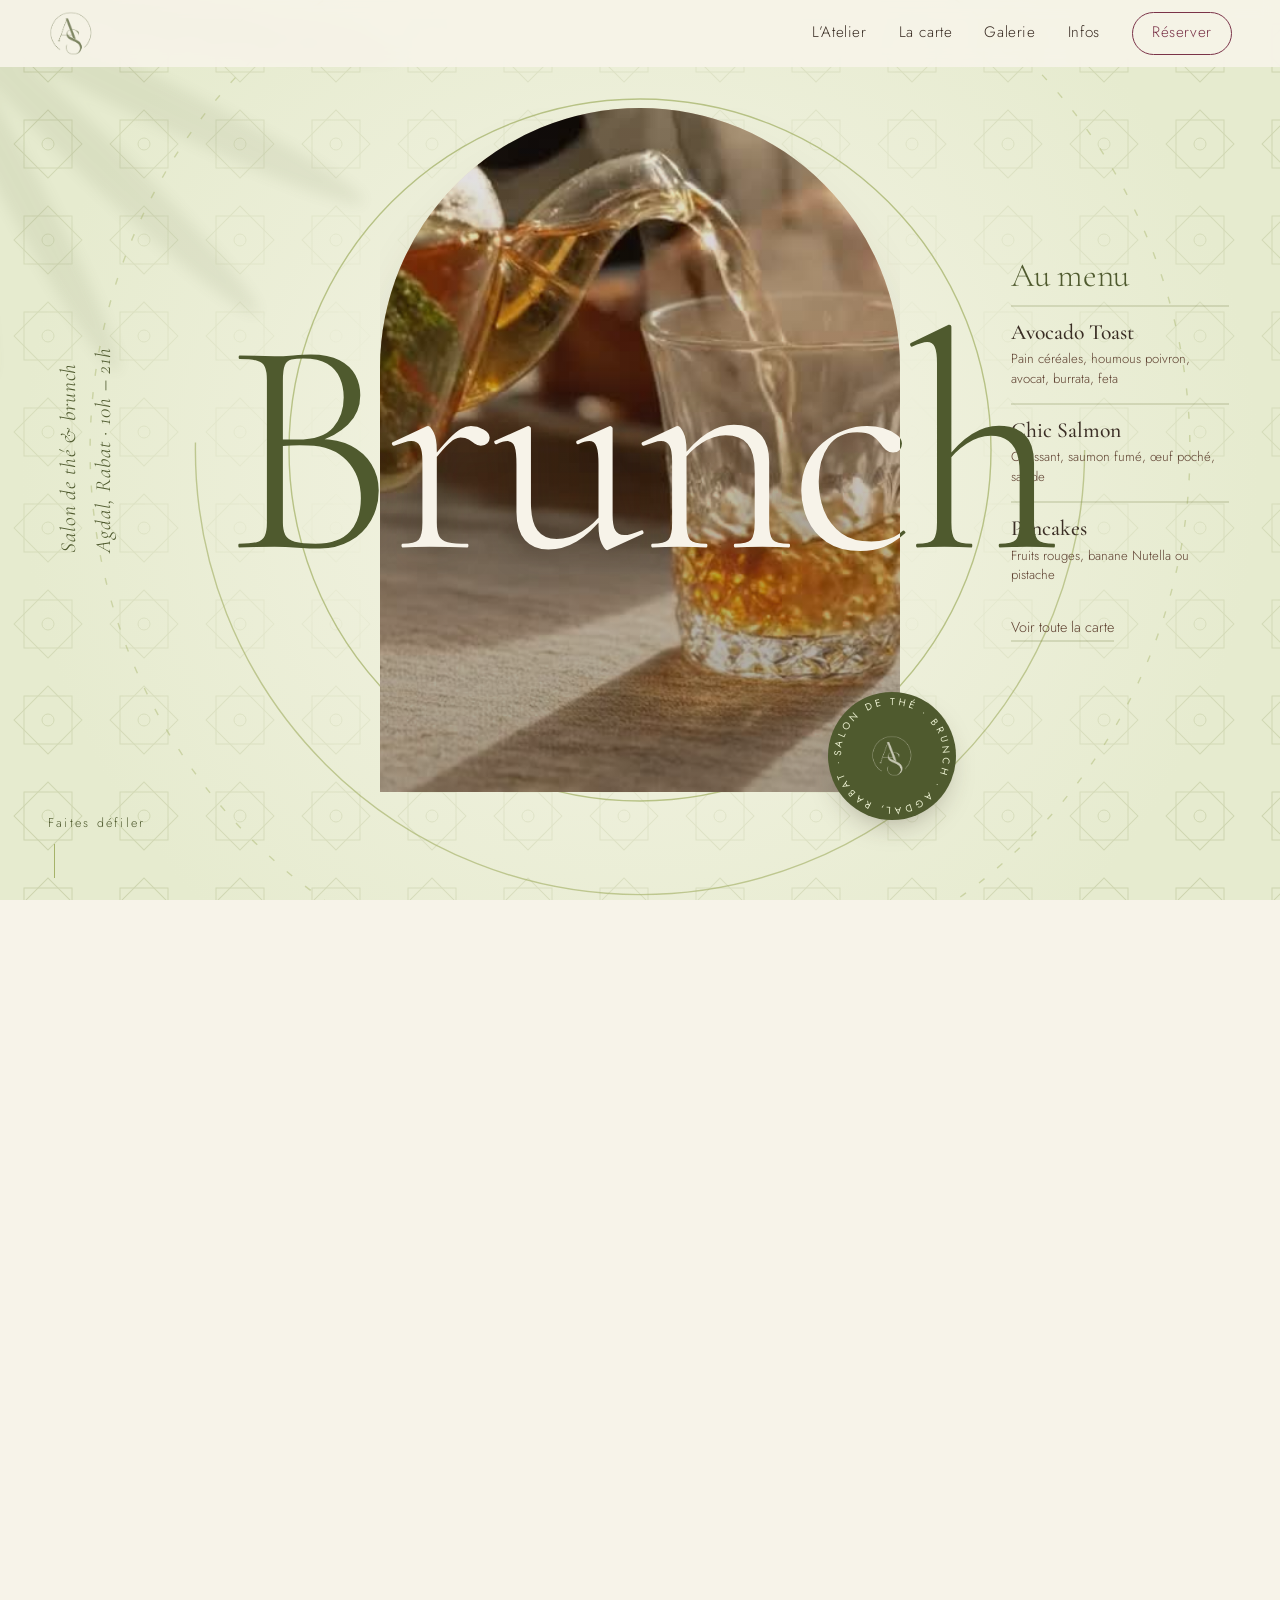
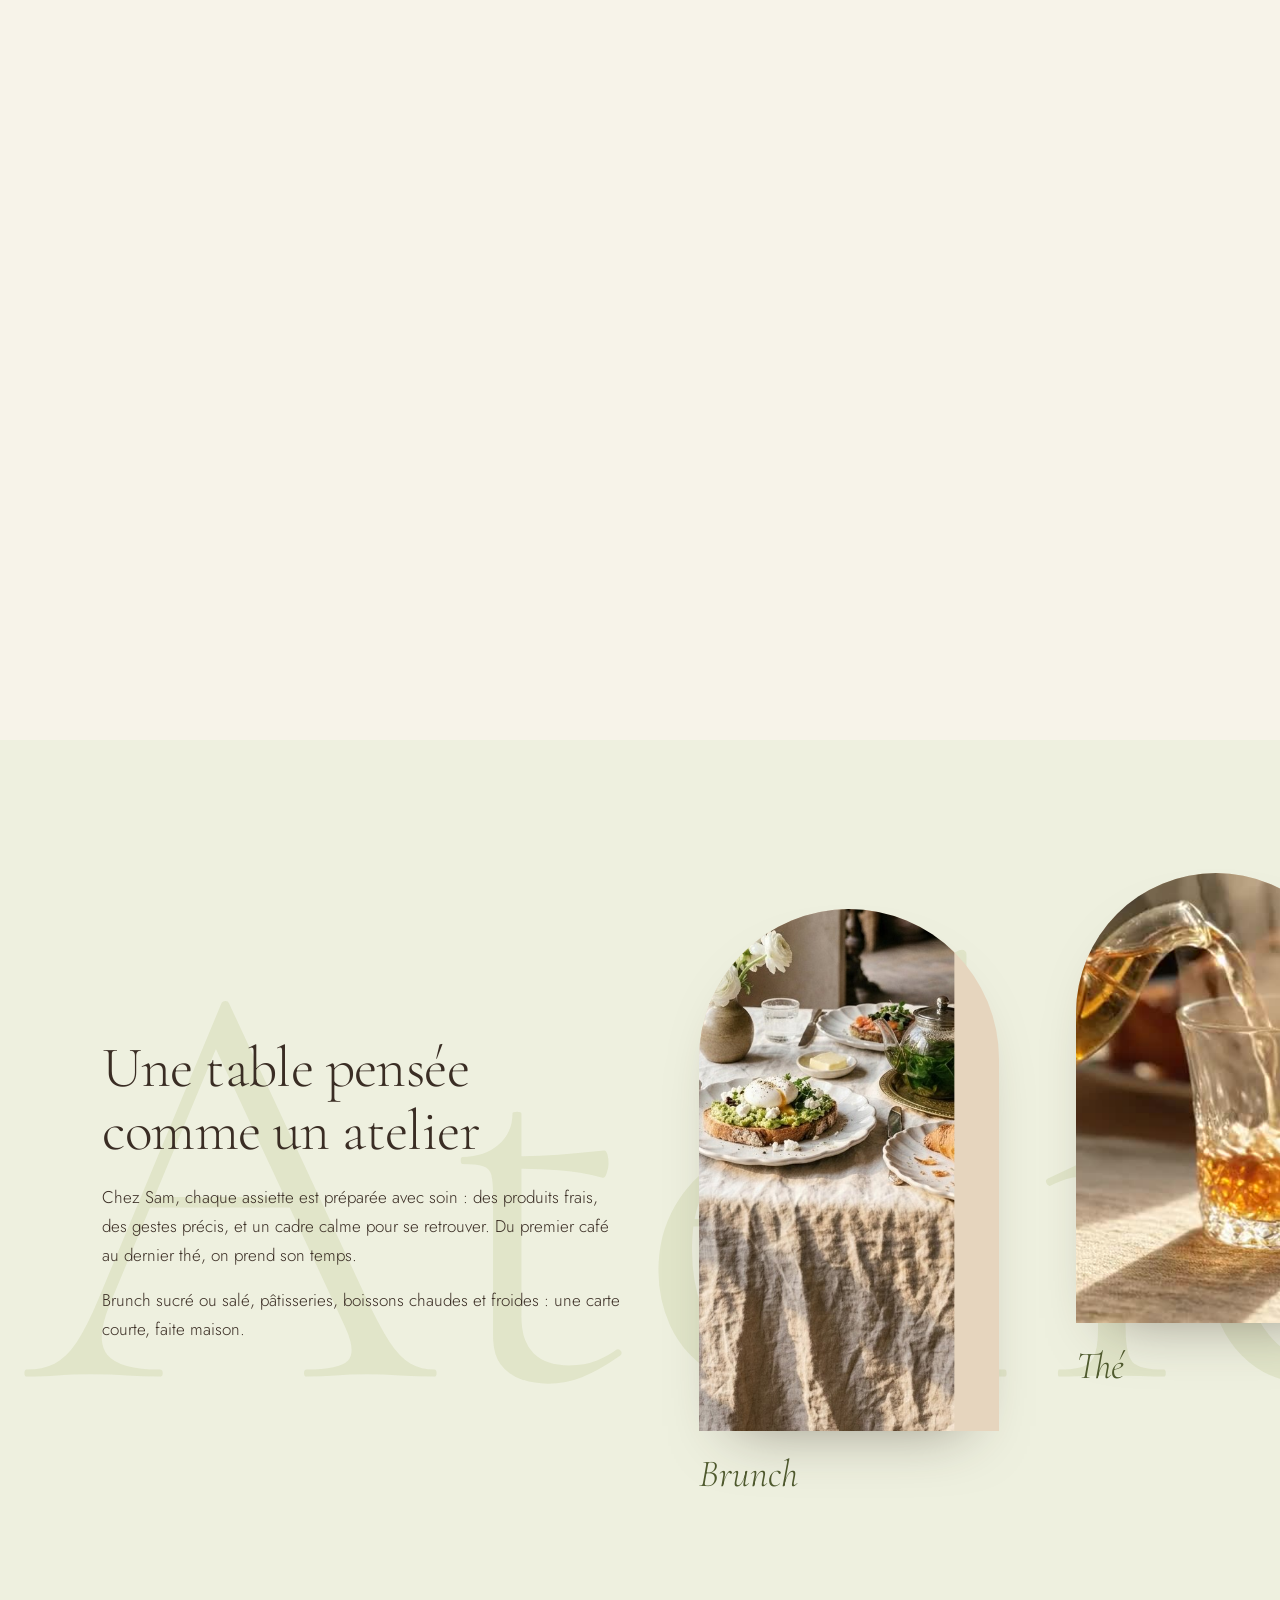
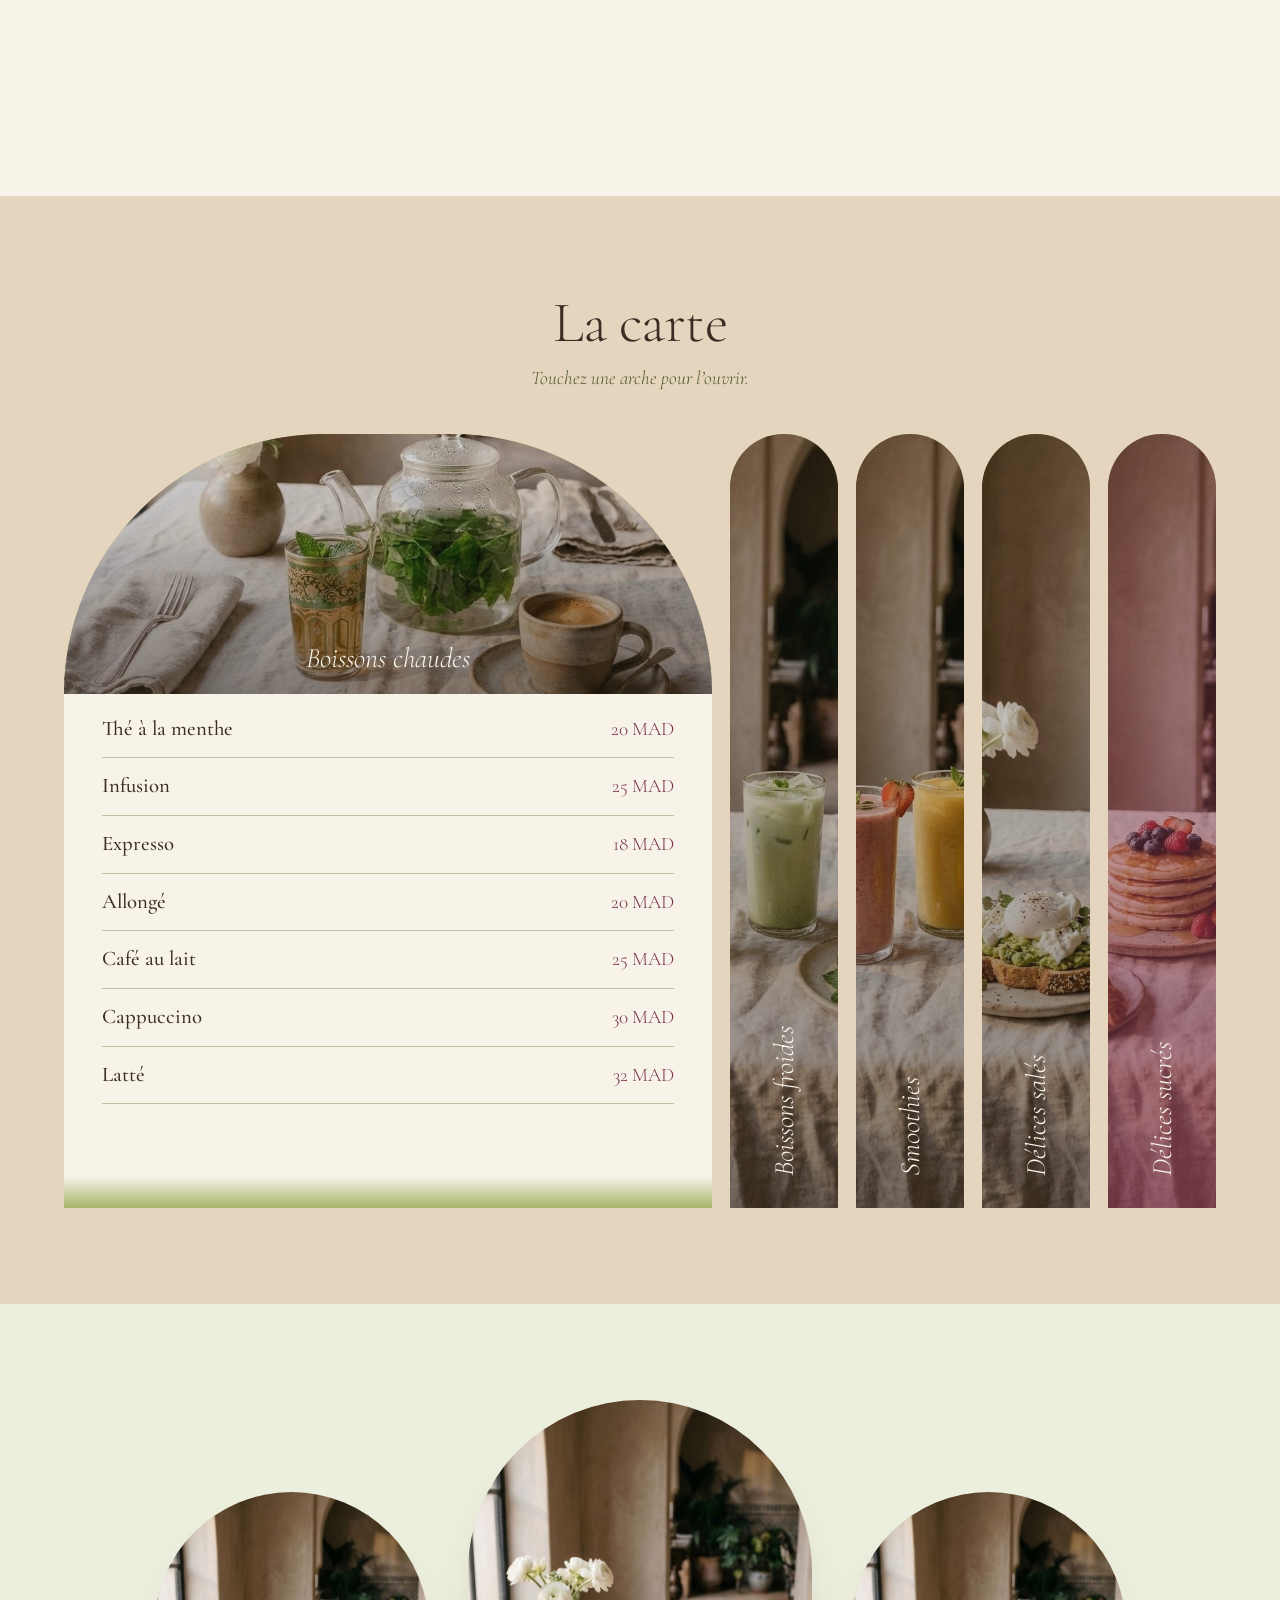
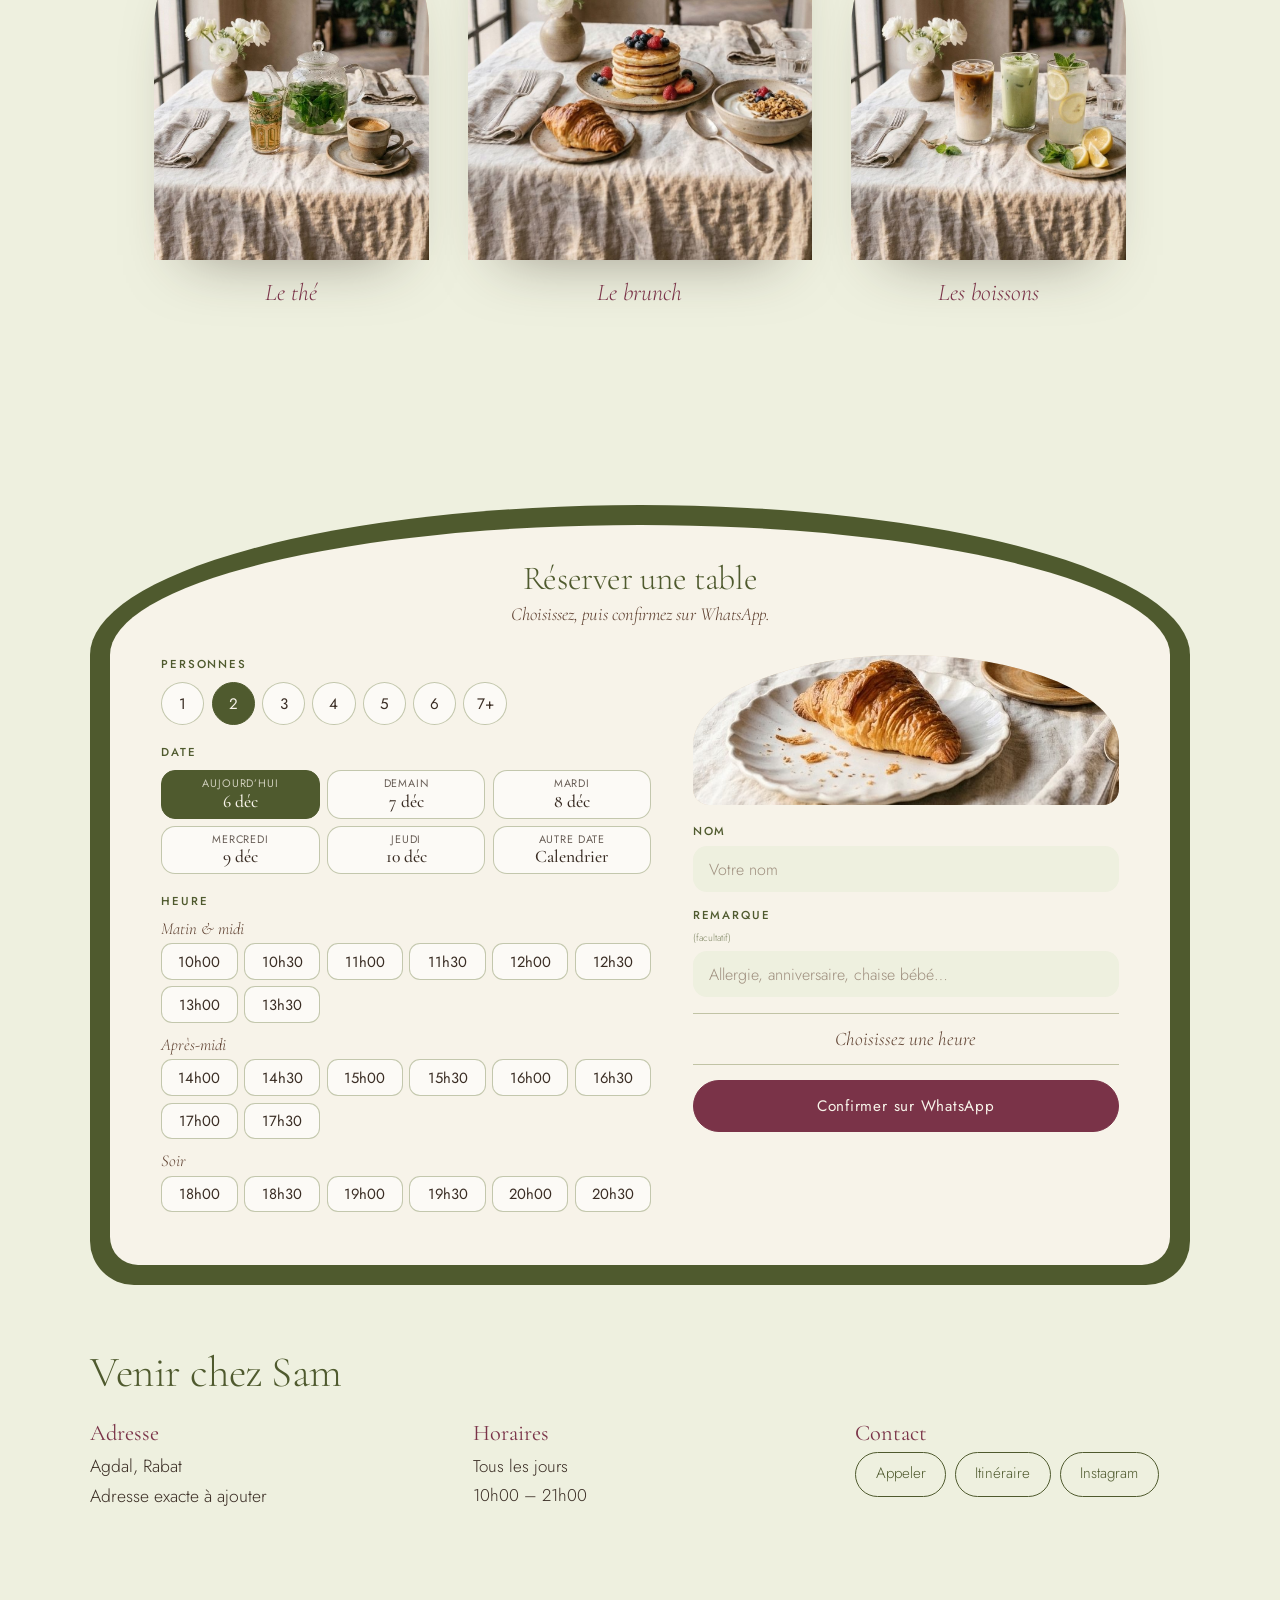
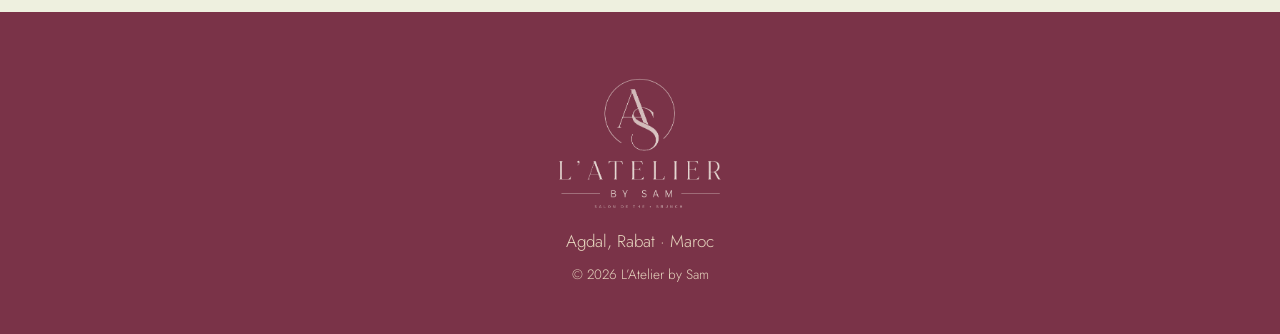
==== index.html @ dd5766e3 "Add files via upload" ====
<!DOCTYPE html>
<html lang="fr">
<head>
<meta charset="utf-8">
<meta name="viewport" content="width=device-width, initial-scale=1, viewport-fit=cover">
<meta name="theme-color" content="#F7F3E9">
<title>L’Atelier by Sam — Salon de thé & brunch, Agdal Rabat</title>
<meta name="description" content="L’Atelier by Sam, salon de thé et brunch à Agdal, Rabat. Une table élégante pour prendre son temps.">
<link rel="icon" href="assets/monogram.png">
<link rel="preconnect" href="https://fonts.googleapis.com">
<link rel="preconnect" href="https://fonts.gstatic.com" crossorigin>
<link href="https://fonts.googleapis.com/css2?family=Cormorant+Garamond:ital,wght@0,300;0,400;0,500;1,300;1,400&family=Jost:wght@300;400;500&display=swap" rel="stylesheet">
<link rel="stylesheet" href="css/style.css">
</head>
<body>

<header class="top" id="top">
  <a class="brand" href="#accueil" aria-label="L’Atelier by Sam — accueil">
    <img src="assets/monogram.png" alt="" width="52" height="50">
  </a>
  <button class="burger" aria-expanded="false" aria-controls="nav" aria-label="Menu"><span></span><span></span></button>
  <nav id="nav" class="nav">
    <a href="#atelier">L’Atelier</a>
    <a href="#carte">La carte</a>
    <a href="#galerie">Galerie</a>
    <a href="#infos">Infos</a>
    <a href="#reserver" class="nav-cta">Réserver</a>
  </nav>
</header>

<main>

<section class="reveal" id="accueil">
  <h1 class="sr">L’Atelier by Sam — salon de thé et brunch à Agdal, Rabat</h1>
  <div class="stick">
    <div class="deco" aria-hidden="false">
      <div class="pattern" aria-hidden="true"></div>
      <svg class="palm" viewBox="0 0 600 600" aria-hidden="true"><defs><filter id="pb"><feGaussianBlur stdDeviation="7"/></filter></defs><g filter="url(#pb)" fill="#4F5A2E"><ellipse cx="230" cy="40" rx="230" ry="20" transform="rotate(8)"/><ellipse cx="230" cy="40" rx="250" ry="22" transform="rotate(26)"/><ellipse cx="230" cy="40" rx="240" ry="22" transform="rotate(44)"/><ellipse cx="230" cy="40" rx="215" ry="20" transform="rotate(62)"/><ellipse cx="230" cy="40" rx="190" ry="18" transform="rotate(78)"/></g></svg>
      <div class="rings" aria-hidden="true"><svg viewBox="0 0 1000 1000"><circle class="r1" cx="500" cy="500" r="300"/><circle class="r2" cx="500" cy="500" r="380"/><circle class="r3" cx="500" cy="500" r="470"/></svg></div>
      <p class="side-l">Salon de thé &amp; brunch<br>Agdal, Rabat · 10h – 21h</p>
      <aside class="side-r">
        <h2>Au menu</h2>
        <ul>
          <li><b>Avocado Toast</b><span>Pain céréales, houmous poivron, avocat, burrata, feta</span></li>
          <li><b>Chic Salmon</b><span>Croissant, saumon fumé, œuf poché, salade</span></li>
          <li><b>Pancakes</b><span>Fruits rouges, banane Nutella ou pistache</span></li>
        </ul>
        <a href="#carte">Voir toute la carte</a>
      </aside>
    </div>
    <span class="w back" aria-hidden="true">Brunch</span>
    <figure class="gate">
      <video class="g-video" src="assets/photos/tea.mp4" poster="assets/photos/tea-poster.jpg" autoplay muted loop playsinline preload="auto" aria-hidden="true"></video>
      <picture class="g-photo">
        <source media="(max-width:800px)" srcset="assets/photos/hero-mobile.jpg">
        <img src="assets/photos/hero-desktop.jpg" alt="Table de brunch dressée près d’une grande fenêtre" width="1376" height="768">
      </picture>
      <span class="w front" aria-hidden="true">Brunch</span>
      <div class="shade"></div>
      <div class="gate-over">
        <img class="gate-logo" src="assets/logo-light.png" alt="L’Atelier by Sam" width="300" height="238">
        <p>Un brunch soigné, un thé bien infusé,<br>et le temps de s’asseoir.</p>
        <div class="actions">
          <a class="btn btn-light" href="#reserver">Réserver une table</a>
          <a class="btn btn-ghost" href="#carte">Voir la carte</a>
        </div>
      </div>
    </figure>
    <div class="badge" aria-hidden="true">
      <svg viewBox="0 0 200 200"><defs><path id="circ" d="M100,100 m-80,0 a80,80 0 1,1 160,0 a80,80 0 1,1 -160,0"/></defs>
        <text><textPath href="#circ" textLength="496" lengthAdjust="spacing">Salon de thé · Brunch · Agdal, Rabat · </textPath></text></svg>
      <img src="assets/monogram-light.png" alt="" width="450" height="435">
    </div>
    <p class="hint">Faites défiler</p>
  </div>
</section>

<section class="arcade" id="atelier">
  <div class="arcade-stick">
    <span class="ghost" aria-hidden="true">Atelier</span>
    <div class="track">
      <div class="pan intro">
        <h2>Une table pensée<br>comme un atelier</h2>
        <p>Chez Sam, chaque assiette est préparée avec soin : des produits frais, des gestes précis, et un cadre calme pour se retrouver. Du premier café au dernier thé, on prend son temps.</p>
        <p>Brunch sucré ou salé, pâtisseries, boissons chaudes et froides : une carte courte, faite maison.</p>
      </div>
      <figure class="pan a a1"><div class="frame"><img src="assets/photos/table.jpg" alt="Table de brunch, fleurs et pain" width="608" height="810" loading="lazy"></div><figcaption>Brunch</figcaption></figure>
      <figure class="pan a a2"><div class="frame"><video src="assets/photos/tea.mp4" poster="assets/photos/tea-poster.jpg" autoplay muted loop playsinline preload="metadata" aria-label="Thé à la menthe versé dans un verre"></video></div><figcaption>Thé</figcaption></figure>
      <figure class="pan a a3"><div class="frame"><img src="assets/photos/croissant.jpg" alt="Croissant doré sur assiette" width="420" height="560" loading="lazy"></div><figcaption>Pâtisserie</figcaption></figure>
      <figure class="pan a a4"><div class="frame"><img src="assets/photos/latte.jpg" alt="Café avec latte art" width="320" height="427" loading="lazy"></div><figcaption>Café</figcaption></figure>
      <figure class="pan a a5"><div class="frame"><img src="assets/photos/doorway.jpg" alt="Croissant et café devant l’arche du patio" width="700" height="933" loading="lazy"></div><figcaption>Patio</figcaption></figure>
      <div class="pan outro">
        <p class="big">À table.</p>
        <a class="btn btn-line" href="#carte">Voir la carte</a>
      </div>
    </div>
    <div class="prog" aria-hidden="true"><i></i></div>
  </div>
</section>

<section class="carte" id="carte">
  <h2>La carte</h2>
  <p class="carte-sub"><span class="d">Touchez une arche pour l’ouvrir.</span><span class="m">Choisissez une catégorie.</span></p>
  <div class="acc-row" id="acc"></div>
</section>

<section class="galerie" id="galerie" aria-label="Galerie">
  <figure class="gp"><div class="gp-arch"><img src="assets/photos/menu-tea-chaudes.jpg" alt="Thé à la menthe et expresso sur une table en lin" width="896" height="1200" loading="lazy"></div><figcaption>Le thé</figcaption></figure>
  <figure class="gp gp-mid"><div class="gp-arch"><img src="assets/photos/menu-sucres.jpg" alt="Pancakes, croissant et granola" width="896" height="1200" loading="lazy"></div><figcaption>Le brunch</figcaption></figure>
  <figure class="gp"><div class="gp-arch"><img src="assets/photos/menu-froides.jpg" alt="Iced latté, matcha et limonade" width="896" height="1200" loading="lazy"></div><figcaption>Les boissons</figcaption></figure>
</section>

<section class="reserver" id="reserver">
  <div class="resa-wrap">
    <div class="resa-stage"><form id="resa" class="resa-card" novalidate>
      <header class="resa-head">
        <h2>Réserver une table</h2>
        <p class="resa-sub">Choisissez, puis confirmez sur WhatsApp.</p>
      </header>
      <div class="resa-grid">
        <div class="resa-col">
          <fieldset><legend>Personnes</legend><div class="chipset pers" id="pers"></div></fieldset>
          <fieldset><legend>Date</legend><div class="days" id="days"></div><input type="date" id="date-more" class="date-more" aria-label="Autre date" hidden></fieldset>
          <fieldset><legend>Heure</legend><div class="slots" id="slots"></div></fieldset>
        </div>
        <div class="resa-col">
          <div class="resa-photo"><img src="assets/photos/reserver.jpg" alt="Table dressée chez L’Atelier by Sam" width="700" height="933" loading="lazy"></div>
          <label class="fld">Nom<input name="nom" required autocomplete="name" placeholder="Votre nom"></label>
          <label class="fld">Remarque <small>(facultatif)</small><input name="note" placeholder="Allergie, anniversaire, chaise bébé…"></label>
          <p class="recap" id="recap" aria-live="polite">Choisissez une heure</p>
          <button class="btn btn-solid" type="submit">Confirmer sur WhatsApp</button>
        </div>
      </div>
    </form></div>
    <div class="resa-info" id="infos">
      <h2>Venir chez Sam</h2>
      <div><h3>Adresse</h3><p class="lead">Agdal, Rabat<br><span data-edit>Adresse exacte à ajouter</span></p></div>
      <div><h3>Horaires</h3><p>Tous les jours<br>10h00 – 21h00</p></div>
      <div><h3>Contact</h3>
        <div class="pills">
          <a class="pill" href="tel:+212600000000" data-edit>Appeler</a>
          <a class="pill" href="https://www.google.com/maps/search/?api=1&query=L%27Atelier+by+Sam+Agdal+Rabat" target="_blank" rel="noopener">Itinéraire</a>
          <a class="pill" href="https://instagram.com/" target="_blank" rel="noopener" data-edit>Instagram</a>
        </div>
      </div>
    </div>
  </div>
</section>

</main>

<footer>
  <img src="assets/logo-light.png" alt="L’Atelier by Sam" width="200" height="159">
  <p>Agdal, Rabat · Maroc</p>
  <p class="small">© <span id="y">2026</span> L’Atelier by Sam</p>
</footer>

<nav class="bar" id="bar" aria-label="Actions rapides">
  <a class="main" href="#reserver">Réserver</a>
  <a id="bar-wa" href="#reserver" target="_blank" rel="noopener">WhatsApp</a>
  <a href="https://www.google.com/maps/search/?api=1&query=L%27Atelier+by+Sam+Agdal+Rabat" target="_blank" rel="noopener">Itinéraire</a>
</nav>

<script src="js/menu.js"></script>
<script src="js/main.js"></script>
</body>
</html>
---- css/style.css ----
/* ===== Kleuren: pas hier aan zodra Sam zijn kleuren doorgeeft ===== */
:root{
  --cream:#F7F3E9;        /* achtergrond */
  --sand:#E6D5BE;         /* tweede vlak */
  --mist:#EEF0DF;         /* zachte pistache-tint (arcade, galerij) */
  --pistache:#A6B36A;     /* accent: lijnen, ringen */
  --pistache-l:#C9D1A0;
  --olive:#4F5A2E;        /* donker groen: knoppen, reservering */
  --plum:#7A3348;         /* prijzen en kleine accenten */
  --taupe:#5E4030;        /* noyer: secundaire tekst */
  --espresso:#3A2D24;     /* tekst */
  --sage:#8E9A5B;
  --line:rgba(110,122,64,.4);
  --serif:"Cormorant Garamond","Cormorant",Georgia,serif;
  --sans:"Jost","Helvetica Neue",Arial,sans-serif;
}
*{box-sizing:border-box;margin:0;padding:0}
html{scroll-behavior:smooth;scroll-padding-top:84px}
body{background:var(--cream);color:var(--espresso);font-family:var(--sans);font-weight:300;font-size:1.0625rem;line-height:1.7}
img{max-width:100%;height:auto;display:block}
a{color:inherit}
h1,h2,h3{font-family:var(--serif);font-weight:300;line-height:1.1;color:var(--espresso)}
h2{font-size:clamp(2.2rem,5vw,3.6rem);margin-bottom:1.2rem;letter-spacing:-.01em}
h3{font-size:1.9rem;font-weight:400;color:var(--olive);margin-bottom:1rem}
p{max-width:58ch}
:focus-visible{outline:2px solid var(--olive);outline-offset:3px}

/* Header */
.top{position:fixed;inset:0 0 auto 0;z-index:20;display:flex;align-items:center;justify-content:space-between;padding:.7rem clamp(1.2rem,4vw,3rem);background:rgba(247,243,233,.92);backdrop-filter:blur(8px)}
.brand{border-radius:50%;display:block}
.brand img{width:46px;height:auto}
.brand:focus-visible{outline-offset:2px}
.brand:focus:not(:focus-visible){outline:none}
.nav{display:flex;gap:2rem;align-items:center;font-size:.95rem;letter-spacing:.04em}
.nav a{text-decoration:none;padding:.3rem 0;border-bottom:1px solid transparent;transition:border-color .2s}
.nav a:hover{border-color:var(--pistache)}
.nav .nav-cta{color:var(--plum);border:1px solid var(--plum);padding:.45rem 1.2rem;border-radius:999px}
.nav .nav-cta:hover{background:var(--plum);color:var(--cream)}
.burger{display:none;background:none;border:0;width:40px;height:40px;position:relative;cursor:pointer}
.burger span{position:absolute;left:8px;right:8px;height:1px;background:var(--espresso);transition:transform .25s}
.burger span:first-child{top:15px}.burger span:last-child{top:24px}
.burger[aria-expanded="true"] span:first-child{transform:translateY(4.5px) rotate(45deg)}
.burger[aria-expanded="true"] span:last-child{transform:translateY(-4.5px) rotate(-45deg)}

/* Arch frames: échos du cercle du logo */
.arch{border-radius:999px 999px 0 0;overflow:hidden}
.ph{width:100%;height:100%;min-height:100%;background:linear-gradient(160deg,var(--sand),#DCCDB9);display:grid;place-items:center;position:relative}
.ph::after{content:attr(data-label);font-family:var(--serif);font-style:italic;color:var(--taupe);font-size:1.2rem;opacity:.8}
.arch img,.arch video,.g img{width:100%;height:100%;object-fit:cover}

/* Hero: le raam s'ouvre au scroll */
.sr{position:absolute;width:1px;height:1px;overflow:hidden;clip:rect(0 0 0 0);white-space:nowrap}
.reveal{height:260svh;position:relative}
.stick{--aw:min(44vw,520px);--ah:76svh;position:sticky;top:0;height:100svh;overflow:hidden;background:radial-gradient(circle at 50% 52%,#F5F4E6 0%,#E6EBCF 78%)}
.w{font-family:var(--serif);font-weight:300;font-size:min(24vw,40svh);line-height:1;letter-spacing:-.02em;white-space:nowrap;position:absolute;left:50%;top:50%;transform:translate(-50%,-50%)}
.w.back{color:var(--olive);z-index:1}
.w.front{color:var(--cream);z-index:2}
.gate{position:absolute;left:50%;top:50%;width:var(--aw);height:var(--ah);transform:translate(-50%,-50%);border-radius:999px 999px 0 0;overflow:hidden;z-index:2;box-shadow:0 40px 80px -40px rgba(58,45,36,.55);background:var(--sand);animation:openArch 1.5s cubic-bezier(.2,.7,.2,1) both}
.gate .g-video,.gate .g-photo,.gate .g-photo img{position:absolute;inset:0;width:100%;height:100%;object-fit:cover}
.g-photo{opacity:0}
.gate::before{content:"";position:absolute;inset:0;z-index:1;background:linear-gradient(180deg,rgba(40,30,22,.1),rgba(40,30,22,.42));pointer-events:none}
.w.front{text-shadow:0 2px 34px rgba(40,30,22,.4)}
.shade{position:absolute;inset:0;background:linear-gradient(180deg,rgba(40,30,22,.3),rgba(40,30,22,.6));opacity:0;z-index:3}
.gate-over{position:absolute;inset:0;z-index:4;display:flex;flex-direction:column;align-items:center;justify-content:center;text-align:center;color:var(--cream);opacity:0;padding:1.5rem;gap:1.2rem;pointer-events:none}
.gate-logo{width:min(250px,60vw)}
.gate-over p{font-family:var(--serif);font-size:clamp(1.3rem,2.6vw,2rem);line-height:1.3;margin:0 auto}
.gate-over .actions{justify-content:center}
.badge{position:absolute;z-index:5;width:128px;height:128px;left:calc(50% + var(--aw)/2 - 72px);top:calc(50% + var(--ah)/2 - 100px);border-radius:50%;background:var(--olive);box-shadow:0 12px 30px -12px rgba(58,45,36,.4);display:grid;place-items:center;animation:fadeIn 1s 1.2s backwards}
.badge svg{position:absolute;inset:0;width:100%;height:100%;animation:spin 28s linear infinite}
.badge text{font:400 15.5px var(--sans);letter-spacing:.12em;fill:#E6EBCB;text-transform:uppercase}
.badge img{width:44px;height:auto;position:relative}
.hint{position:absolute;z-index:5;left:clamp(1.2rem,4vw,3rem);bottom:1.4rem;max-width:none;font-size:.78rem;letter-spacing:.18em;color:var(--olive)}
.hint::after{content:"";display:block;width:1px;height:34px;background:var(--pistache);margin:.6rem 0 0 .4rem;animation:drip 2s ease-in-out infinite;transform-origin:top}
@keyframes openArch{from{clip-path:inset(100% 0 0 0)}to{clip-path:inset(0 0 0 0)}}
@keyframes fadeIn{from{opacity:0}to{opacity:1}}
@keyframes spin{to{transform:rotate(360deg)}}
@keyframes drip{0%{transform:scaleY(0)}60%{transform:scaleY(1);opacity:1}100%{transform:scaleY(1);opacity:0}}
.btn-light{background:var(--cream);color:var(--espresso);border-color:var(--cream)}
.btn-light:hover{background:transparent;color:var(--cream)}
.btn-ghost{background:transparent;color:var(--cream);border-color:rgba(247,243,233,.7)}
.btn-ghost:hover{background:var(--cream);color:var(--espresso)}
.actions{display:flex;flex-wrap:wrap;gap:1rem}
.btn{display:inline-block;font:400 .95rem var(--sans);letter-spacing:.05em;text-decoration:none;padding:.9rem 2rem;border-radius:999px;border:1px solid var(--olive);cursor:pointer;transition:background .2s,color .2s}
.btn-solid{background:var(--plum);border-color:var(--plum);color:var(--cream)}
.btn-solid:hover{background:var(--espresso);border-color:var(--espresso)}
.btn-line{background:transparent;color:var(--olive)}
.btn-line:hover{background:var(--olive);color:var(--cream)}

/* L'Atelier: l'arcade, défilement horizontal */
.arcade{position:relative}
.arcade-stick{position:sticky;top:0;height:100svh;overflow:hidden;display:flex;align-items:center;background:var(--mist)}
.ghost{position:absolute;left:2vw;top:50%;transform:translateY(-50%);font-family:var(--serif);font-weight:300;font-size:min(46vw,70svh);line-height:1;color:var(--pistache-l);opacity:.35;white-space:nowrap;z-index:0}
.track{display:flex;align-items:center;gap:clamp(2rem,6vw,6rem);padding:0 clamp(1.5rem,8vw,8rem);position:relative;z-index:1;will-change:transform}
.pan{flex:none}
.intro{width:min(520px,82vw)}
.intro p+p{margin-top:1rem}
.a{margin:0;transform:translateY(var(--dy,0))}
.frame{position:relative;width:var(--w);height:var(--h);border-radius:999px 999px 0 0;overflow:hidden;background:var(--sand);box-shadow:0 30px 60px -35px rgba(58,45,36,.5)}
.frame img,.frame video{position:absolute;top:0;left:-10%;width:120%;height:100%;object-fit:cover;transform:translateX(var(--px,0px))}
.a figcaption{font-family:var(--serif);font-style:italic;font-weight:300;font-size:clamp(1.8rem,3vw,2.6rem);color:var(--olive);margin-top:.7rem}
.a1{--w:min(300px,64vw);--h:58svh;--dy:2svh}
.a2{--w:min(280px,62vw);--h:50svh;--dy:-6svh}
.a3{--w:min(320px,66vw);--h:62svh;--dy:4svh}
.a4{--w:min(270px,60vw);--h:54svh;--dy:-3svh}
.a5{--w:min(300px,64vw);--h:60svh;--dy:5svh}
.outro{width:min(380px,70vw);padding-right:4vw}
.outro .big{font-family:var(--serif);font-weight:300;font-size:clamp(3rem,7vw,6rem);line-height:1;margin-bottom:1.5rem}
.prog{position:absolute;bottom:1.6rem;left:50%;width:140px;height:1px;background:var(--line);transform:translateX(-50%);z-index:2}
.prog i{display:block;height:1px;background:var(--olive);transform-origin:0 0;transform:scaleX(0)}
@media (prefers-reduced-motion:reduce){.arcade{height:auto!important}.arcade-stick{position:relative;height:auto;overflow-x:auto;padding:4rem 0}.ghost{display:none}.track{transform:none!important}}

/* Carte: harmonica d'arches */
.carte{background:var(--sand);padding:6rem clamp(1rem,5vw,5rem);text-align:center}
.carte h2{margin-bottom:.4rem}
.carte-sub{margin:0 auto 2.5rem;color:var(--olive);font-style:italic;font-family:var(--serif);font-size:1.2rem}
.acc-row{display:flex;gap:clamp(.6rem,1.4vw,1.2rem);height:min(86svh,780px);min-height:620px;max-width:1300px;margin:0 auto;text-align:left}
.acc{position:relative;flex:1 1 0;min-width:0;border-radius:999px 999px 0 0;overflow:hidden;background:var(--pistache);transition:flex-grow .7s cubic-bezier(.3,.7,.2,1),border-radius .7s cubic-bezier(.3,.7,.2,1)}
.acc.open{flex-grow:6;border-radius:260px 260px 0 0}
.acc-pic{position:absolute;left:0;right:0;top:0;height:100%;background-size:cover;background-position:center;transition:height .7s cubic-bezier(.3,.7,.2,1)}
.acc-pic::after{content:"";position:absolute;inset:0;background:linear-gradient(180deg,rgba(40,30,22,.1),rgba(40,30,22,.55))}
.acc.open .acc-pic{height:260px}
.acc-h{position:absolute;inset:0;z-index:2;width:100%;height:100%;background:none;border:0;cursor:pointer;color:var(--cream);font:italic 300 clamp(1.5rem,2.2vw,2.1rem) var(--serif);display:flex;align-items:flex-end;justify-content:center;padding-bottom:2rem}
.acc-h span{writing-mode:vertical-rl;transform:rotate(180deg);white-space:nowrap}
.acc.open .acc-h{height:260px;align-items:flex-end;padding-bottom:1.2rem}
.acc.open .acc-h span{writing-mode:horizontal-tb;transform:none}
.acc-body{position:absolute;left:0;right:0;top:260px;bottom:0;background:var(--cream);opacity:0;visibility:hidden;overflow-y:auto;scrollbar-width:thin;scrollbar-color:var(--line) transparent;padding:.4rem clamp(1.2rem,3vw,2.6rem) 2.5rem;-webkit-mask-image:linear-gradient(#000 calc(100% - 32px),transparent);mask-image:linear-gradient(#000 calc(100% - 32px),transparent);transition:opacity .4s .35s}
.acc.open .acc-body{opacity:1;visibility:visible}
.acc-body ul{list-style:none}
.acc-body>ul>li{padding:.75rem 0;border-bottom:1px solid var(--line)}
.row{display:flex;justify-content:space-between;gap:1.5rem;align-items:baseline}
.dish{font-family:var(--serif);font-size:1.3rem;font-weight:500;line-height:1.2}
.desc{font-size:.9rem;color:var(--taupe);margin-top:.2rem;max-width:none}
.sizes{margin-top:.4rem;font-size:.92rem}
.sizes li{display:flex;justify-content:space-between;gap:1rem;padding:.12rem 0;color:var(--taupe)}
.sizes small{opacity:.8}
.price{white-space:nowrap;font-family:var(--serif);font-size:1.2rem;color:var(--plum)}
@media (max-width:800px){
  /* Menu mobiel: categorieknoppen + één lijst, de pagina scrolt */
  .carte{padding:4.5rem 1rem 4rem}
  .carte-sub .d{display:none}.carte-sub .m{display:inline}
  .acc-row{display:block;height:auto;min-height:0;scroll-margin-top:130px}
  .acc{display:none;height:auto;transition:none}
  .acc.open{display:block;height:auto;border-radius:999px 999px 0 0;background:var(--cream)}
  .acc-pic,.acc.open .acc-pic{position:relative;height:230px;transition:none}
  .acc-h,.acc.open .acc-h{height:230px;pointer-events:none}
  .acc-body,.acc.open .acc-body{position:static;opacity:1;visibility:visible;overflow:visible;-webkit-mask-image:none;mask-image:none;padding:.4rem 1.4rem 2.2rem;transition:none}
  .dish{font-size:1.25rem}
  /* Actiebalk */
  footer{padding-bottom:6.5rem}
}

/* Galerie */
.galerie{background:var(--mist);display:grid;grid-template-columns:1fr 1.25fr 1fr;align-items:end;gap:clamp(1rem,3vw,2.6rem);max-width:none;padding:6rem clamp(1.2rem,12vw,14rem)}
.gp{margin:0}
.gp-arch{aspect-ratio:3/4;border-radius:999px 999px 0 0;overflow:hidden;background:var(--sand);box-shadow:0 30px 60px -35px rgba(58,45,36,.5)}
.gp-arch img{width:100%;height:100%;object-fit:cover}
.gp figcaption{text-align:center;font-family:var(--serif);font-style:italic;font-size:1.5rem;color:var(--plum);margin-top:.8rem}

/* Réserver + infos */
.reserver{background:var(--mist);color:var(--espresso);padding:6rem clamp(1.2rem,6vw,6rem)}
.resa-wrap{max-width:1100px;margin:0 auto}
.resa-stage{background:var(--olive);border-radius:50% 50% 44px 44px / 150px 150px 44px 44px;padding:20px}
.resa-card{background:var(--cream);color:var(--espresso);border-radius:50% 50% 28px 28px / 130px 130px 28px 28px;overflow:hidden;text-align:left}
.resa-head{padding:2.2rem 1rem 0;text-align:center}
.resa-card h2{font-size:2.1rem;color:var(--olive);margin-bottom:.1rem}
.resa-sub{max-width:none;font-family:var(--serif);font-style:italic;font-size:1.15rem;color:var(--taupe);margin:0 0 1.5rem}
.resa-col{min-width:0}
.resa-grid{display:grid;grid-template-columns:minmax(0,1.15fr) minmax(0,1fr);gap:2.6rem;padding:0 clamp(1.6rem,4vw,3.2rem) 2.2rem}
.resa-card fieldset{border:0;margin:0 0 1.1rem;min-width:0}
.resa-card legend{font-size:.72rem;letter-spacing:.16em;text-transform:uppercase;color:var(--olive);font-weight:500;margin-bottom:.5rem;padding:0}
.chipset{display:flex;flex-wrap:wrap;gap:.45rem}
.chipset button,.days button,.slots button{font:400 .95rem var(--sans);color:var(--espresso);background:#fff9;border:1px solid var(--line);cursor:pointer;transition:background .2s,color .2s,border-color .2s,transform .15s}
.chipset button:hover,.days button:hover,.slots button:hover{border-color:var(--olive)}
.chipset button:active,.days button:active,.slots button:active{transform:scale(.96)}
.chipset button[aria-pressed="true"],.days button[aria-pressed="true"],.slots button[aria-pressed="true"]{background:var(--olive);color:var(--cream);border-color:var(--olive)}
.pers button{width:2.7rem;height:2.7rem;padding:0;border-radius:50%;text-align:center}
.days{display:grid;grid-template-columns:repeat(3,1fr);gap:.45rem}
.days button{display:flex;flex-direction:column;align-items:center;justify-content:center;gap:0;padding:.38rem .3rem;border-radius:14px;line-height:1.2}
.days small{font-size:.68rem;letter-spacing:.08em;text-transform:uppercase;opacity:.75}
.days b{font:500 1.1rem var(--serif)}
.slots{display:grid;gap:.75rem}
.sg-t{max-width:none;font-family:var(--serif);font-style:italic;font-size:1.05rem;color:var(--taupe);margin-bottom:.25rem;line-height:1.2}
.sg-row{display:grid;grid-template-columns:repeat(auto-fill,minmax(4.1rem,1fr));gap:.4rem}
.slots button{padding:.4rem 0;border-radius:11px;text-align:center;font-size:.92rem}
.slots-empty{max-width:none;font-family:var(--serif);font-style:italic;font-size:1.15rem;color:var(--plum);padding:.4rem 0}
.date-more{margin-top:.6rem;font:300 1rem var(--sans);color:var(--espresso);background:#fff9;border:1px solid var(--line);border-radius:999px;padding:.45rem 1rem}
.resa-photo{height:150px;border-radius:50% 50% 16px 16px / 90px 90px 16px 16px;overflow:hidden;background:var(--sand);margin-bottom:1.1rem}
.resa-photo img{width:100%;height:100%;object-fit:cover;object-position:50% 68%}
.fld{display:flex;flex-direction:column;gap:.3rem;font-size:.72rem;letter-spacing:.16em;text-transform:uppercase;color:var(--olive);font-weight:500;margin-bottom:.85rem}
.fld small{text-transform:none;letter-spacing:0;opacity:.7;font-weight:300}
.fld input{background:var(--mist);border:1px solid transparent;color:var(--espresso);font:300 1rem var(--sans);letter-spacing:0;text-transform:none;padding:.65rem .95rem;border-radius:14px}
.fld input::placeholder{color:var(--taupe);opacity:.55}
.fld input:focus{outline:none;border-color:var(--olive);background:#fff}
.recap{max-width:none;text-align:center;font-family:var(--serif);font-style:italic;font-size:1.2rem;color:var(--taupe);border-top:1px solid var(--line);border-bottom:1px solid var(--line);padding:.55rem 0;margin:1rem 0 .9rem}
.recap.ok{color:var(--olive)}
.recap.warn{color:var(--plum)}
.resa-card .btn{display:block;width:100%;text-align:center}
.resa-info{margin-top:4rem;display:grid;grid-template-columns:repeat(3,1fr);gap:1.5rem 3rem;align-items:start}
.resa-info h2{grid-column:1/-1;color:var(--olive);font-size:clamp(2rem,3.6vw,2.7rem);margin-bottom:0}
.resa-info h3{color:var(--plum);font-size:1.4rem;margin:0 0 .4rem}
.resa-info p{color:var(--espresso);margin:0 0 .3rem}
.resa-info .lead{font-size:1.1rem}
.pills{display:flex;flex-wrap:wrap;gap:.6rem}
.pill{text-decoration:none;color:var(--olive);border:1px solid var(--olive);border-radius:999px;padding:.55rem 1.2rem;font-size:.95rem;transition:background .2s,color .2s}
.pill:hover{background:var(--olive);color:var(--cream)}

/* Footer */
footer{text-align:center;padding:4rem 1.2rem 3rem;background:var(--plum);color:var(--cream)}
footer img{margin:0 auto 1rem;width:170px}
footer p{margin:0 auto;color:var(--sand)}
.small{font-size:.85rem;margin-top:.4rem}

/* Hero: décor desktop (rings, ombres, zellige, menu) */
.deco{position:absolute;inset:0;z-index:0;pointer-events:none}
.deco .pattern{position:absolute;inset:0;opacity:.28;background-image:url("data:image/svg+xml,%3Csvg xmlns='http://www.w3.org/2000/svg' width='96' height='96' viewBox='0 0 96 96'%3E%3Cg fill='none' stroke='%238E9A5B' stroke-width='1'%3E%3Crect x='24' y='24' width='48' height='48'/%3E%3Crect x='24' y='24' width='48' height='48' transform='rotate(45 48 48)'/%3E%3Ccircle cx='48' cy='48' r='6'/%3E%3C/g%3E%3C/svg%3E");-webkit-mask-image:radial-gradient(ellipse at center,transparent 28%,#000 90%);mask-image:radial-gradient(ellipse at center,transparent 28%,#000 90%)}
.deco .palm{position:absolute;left:-60px;top:-50px;width:48vw;max-width:720px;opacity:.08;transform-origin:0 0;animation:sway 11s ease-in-out infinite alternate}
@keyframes sway{from{transform:rotate(-1.8deg)}to{transform:rotate(1.8deg)}}
.rings{position:absolute;left:50%;top:50%;width:130svh;height:130svh;transform:translate(-50%,-50%)}
.rings svg{width:100%;height:100%;overflow:visible}
.rings circle{fill:none;stroke:var(--pistache);stroke-width:1.2;transform-origin:500px 500px}
.rings .r1{opacity:.75}
.rings .r2{opacity:.65;stroke-dasharray:1200 1190;animation:spin 120s linear infinite}
.rings .r3{opacity:.45;stroke-dasharray:6 14;animation:spin 200s linear infinite reverse}
.side-l{position:absolute;left:clamp(1.4rem,4vw,4rem);top:50%;writing-mode:vertical-rl;transform:translateY(-50%) rotate(180deg);font-family:var(--serif);font-style:italic;font-size:1.35rem;line-height:1.6;color:var(--olive);max-width:none;letter-spacing:.04em}
.side-r{position:absolute;right:clamp(1.4rem,4vw,4rem);top:50%;transform:translateY(-50%);width:min(250px,17vw);color:var(--espresso)}
.side-r h2{font-size:2.1rem;color:var(--olive);margin-bottom:.6rem}
.side-r ul{list-style:none}
.side-r li{padding:.9rem 0;border-top:1px solid var(--line)}
.side-r b{display:block;font-family:var(--serif);font-size:1.35rem;font-weight:500;line-height:1.2}
.side-r span{display:block;font-size:.82rem;line-height:1.5;color:var(--taupe);margin-top:.2rem}
.side-r a{display:inline-block;margin-top:1rem;font-size:.9rem;color:var(--taupe);border-bottom:1px solid var(--line);pointer-events:auto;text-decoration:none}
.side-r a:hover{border-color:var(--taupe)}
@media (max-width:1150px){.side-l,.side-r{display:none}}
@media (max-width:800px){.deco{display:none}}
@media (prefers-reduced-motion:reduce){.deco *{animation:none!important}}

/* Mouvement: une seule entrée, au chargement */
@keyframes rise{from{opacity:0;transform:translateY(14px)}to{opacity:1;transform:none}}
@media (prefers-reduced-motion:reduce){.badge svg{animation:none!important}*{animation:none!important;transition:none!important;scroll-behavior:auto!important}}

/* Mobile */
@media (max-width:800px){
  .burger{display:block}
  .nav{position:fixed;inset:64px 0 auto 0;flex-direction:column;gap:1.2rem;padding:2rem;background:var(--cream);border-bottom:1px solid var(--line);transform:translateY(-130%);transition:transform .3s;visibility:hidden}
  .nav.open{transform:none;visibility:visible}
  /* L'Atelier mobile: pile de cartes */
  /* L'Atelier mobile: gewone scroll, bogen verschijnen */
  .ghost,.prog{display:none}
  .arcade{height:auto!important}
  .arcade-stick{position:static;height:auto;display:block;overflow:visible;padding:4.5rem 1.4rem 3rem}
  .track{display:flex;flex-direction:column;align-items:center;gap:3rem;padding:0;transform:none!important}
  .pan{width:100%}
  .intro{text-align:center}.intro p{margin-inline:auto}
  .intro p+p{display:none}
  .a{transform:none;margin:0}
  .a .frame{width:min(78vw,340px);height:auto;aspect-ratio:3/4;margin:0 auto}
  .a figcaption{text-align:center}
  .outro{text-align:center;padding:0}
  .js .pan{opacity:0;transform:translateY(28px);transition:opacity .8s,transform .8s cubic-bezier(.3,.7,.2,1)}
  .js .pan.in{opacity:1;transform:none}
  .stick{--aw:74vw;--ah:70svh}
  .w{font-size:25vw}
  .w.back{display:none}
  .reveal{height:240svh}
  .badge{width:100px;height:100px;left:calc(50% + var(--aw)/2 - 66px);top:calc(50% + var(--ah)/2 - 70px)}
  .badge img{width:34px}
  .menu-list{columns:1}
  .galerie{grid-template-columns:1fr;justify-items:center;gap:2.4rem;padding:4rem 1.4rem}
  .gp{width:min(78vw,320px)}
  .gp-mid{width:min(84vw,350px)}
  .reserver{padding:3.5rem 1rem}
  .resa-stage{border-radius:50% 50% 30px 30px / 120px 120px 30px 30px;padding:12px}
  .resa-card{border-radius:50% 50% 20px 20px / 108px 108px 20px 20px}
  .resa-head{padding-top:2.4rem}
  .resa-card h2{font-size:1.7rem}
  .resa-sub{font-size:1.05rem;margin-bottom:1.1rem}
  .resa-grid{grid-template-columns:minmax(0,1fr);gap:0;padding:0 1.1rem 1.8rem}
  .resa-photo{display:none}
  .slots{gap:.55rem}
  .sg-row{display:flex;overflow-x:auto;gap:.4rem;margin:0 -1.1rem;padding:0 1.1rem;scrollbar-width:none}
  .sg-row::-webkit-scrollbar{display:none}
  .slots button{flex:none;min-width:4.4rem}
  .days{display:flex;overflow-x:auto;gap:.45rem;margin:0 -1.1rem;padding:0 1.1rem;scrollbar-width:none}
  .days::-webkit-scrollbar{display:none}
  .days button{flex:none;min-width:6.4rem}
  .pers{flex-wrap:nowrap;justify-content:space-between;gap:.3rem}
  .pers button{width:2.4rem;height:2.4rem}
  .resa-info{grid-template-columns:1fr;margin-top:3rem;gap:1.4rem}
}

/* Categorieknoppen (alleen mobiel zichtbaar) */
.chips{display:flex;position:sticky;top:64px;z-index:5;gap:.5rem;overflow-x:auto;scrollbar-width:none;margin:0 -1rem 1.2rem;padding:.7rem 1rem;background:rgba(232,224,204,.94);backdrop-filter:blur(8px)}
.chips::-webkit-scrollbar{display:none}
.chips button{flex:none;font:400 .92rem var(--sans);color:var(--espresso);background:transparent;border:1px solid var(--line);border-radius:999px;padding:.55rem 1rem;cursor:pointer}
.chips button[aria-selected="true"]{background:var(--olive);color:var(--cream);border-color:var(--olive)}

/* Vaste actiebalk (alleen mobiel) */
.bar{display:grid;grid-template-columns:repeat(3,1fr);gap:.5rem;position:fixed;left:0;right:0;bottom:0;z-index:30;padding:.5rem .7rem calc(.5rem + env(safe-area-inset-bottom));background:rgba(247,243,233,.95);backdrop-filter:blur(10px);border-top:1px solid var(--line);transform:translateY(110%);transition:transform .35s}
.bar.show{transform:none}
.bar a{text-align:center;text-decoration:none;font:400 .92rem var(--sans);padding:.7rem .2rem;border-radius:999px;border:1px solid var(--line)}
.bar a.main{background:var(--plum);color:var(--cream);border-color:var(--plum)}

@media (min-width:801px){.chips,.bar{display:none}.carte-sub .m{display:none}}

/* Kaart: zoete categorie in prune */
.acc:nth-child(5) .acc-pic::after{background:linear-gradient(180deg,rgba(122,51,72,.25),rgba(122,51,72,.72))}
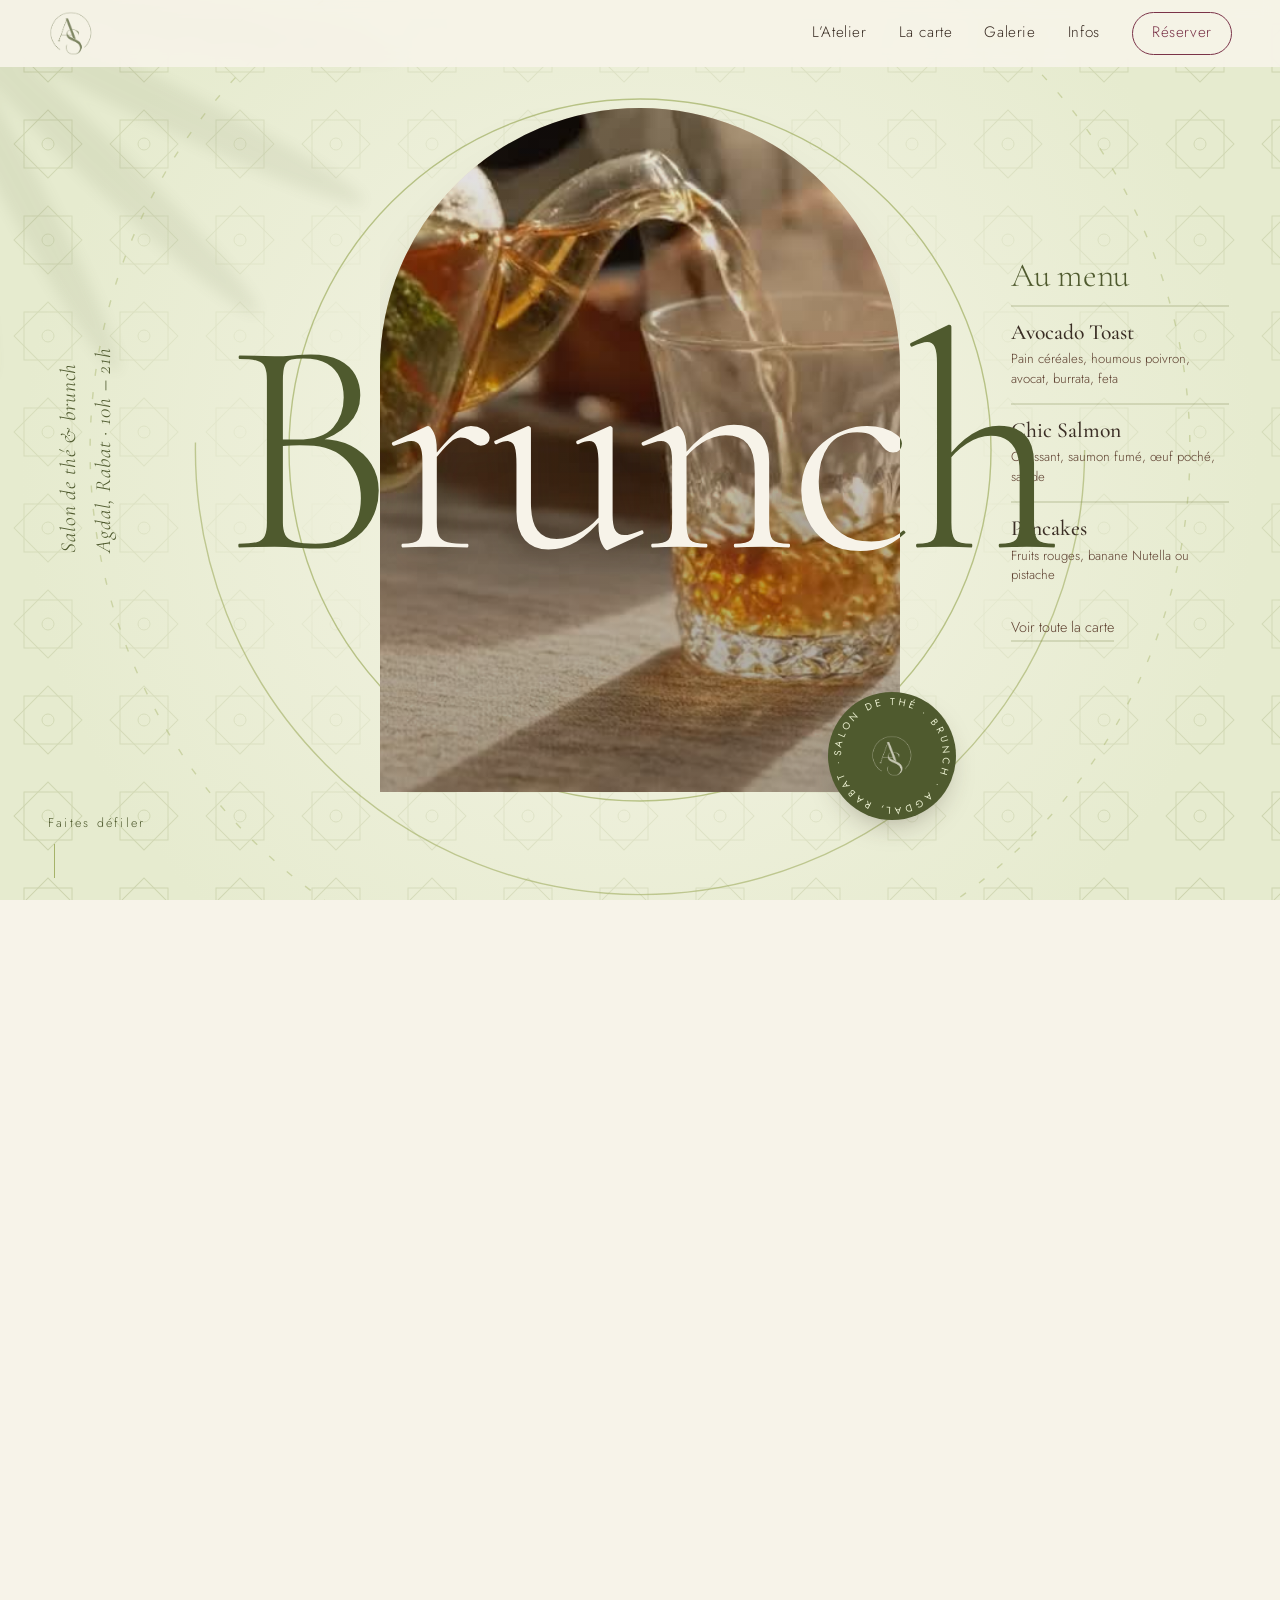
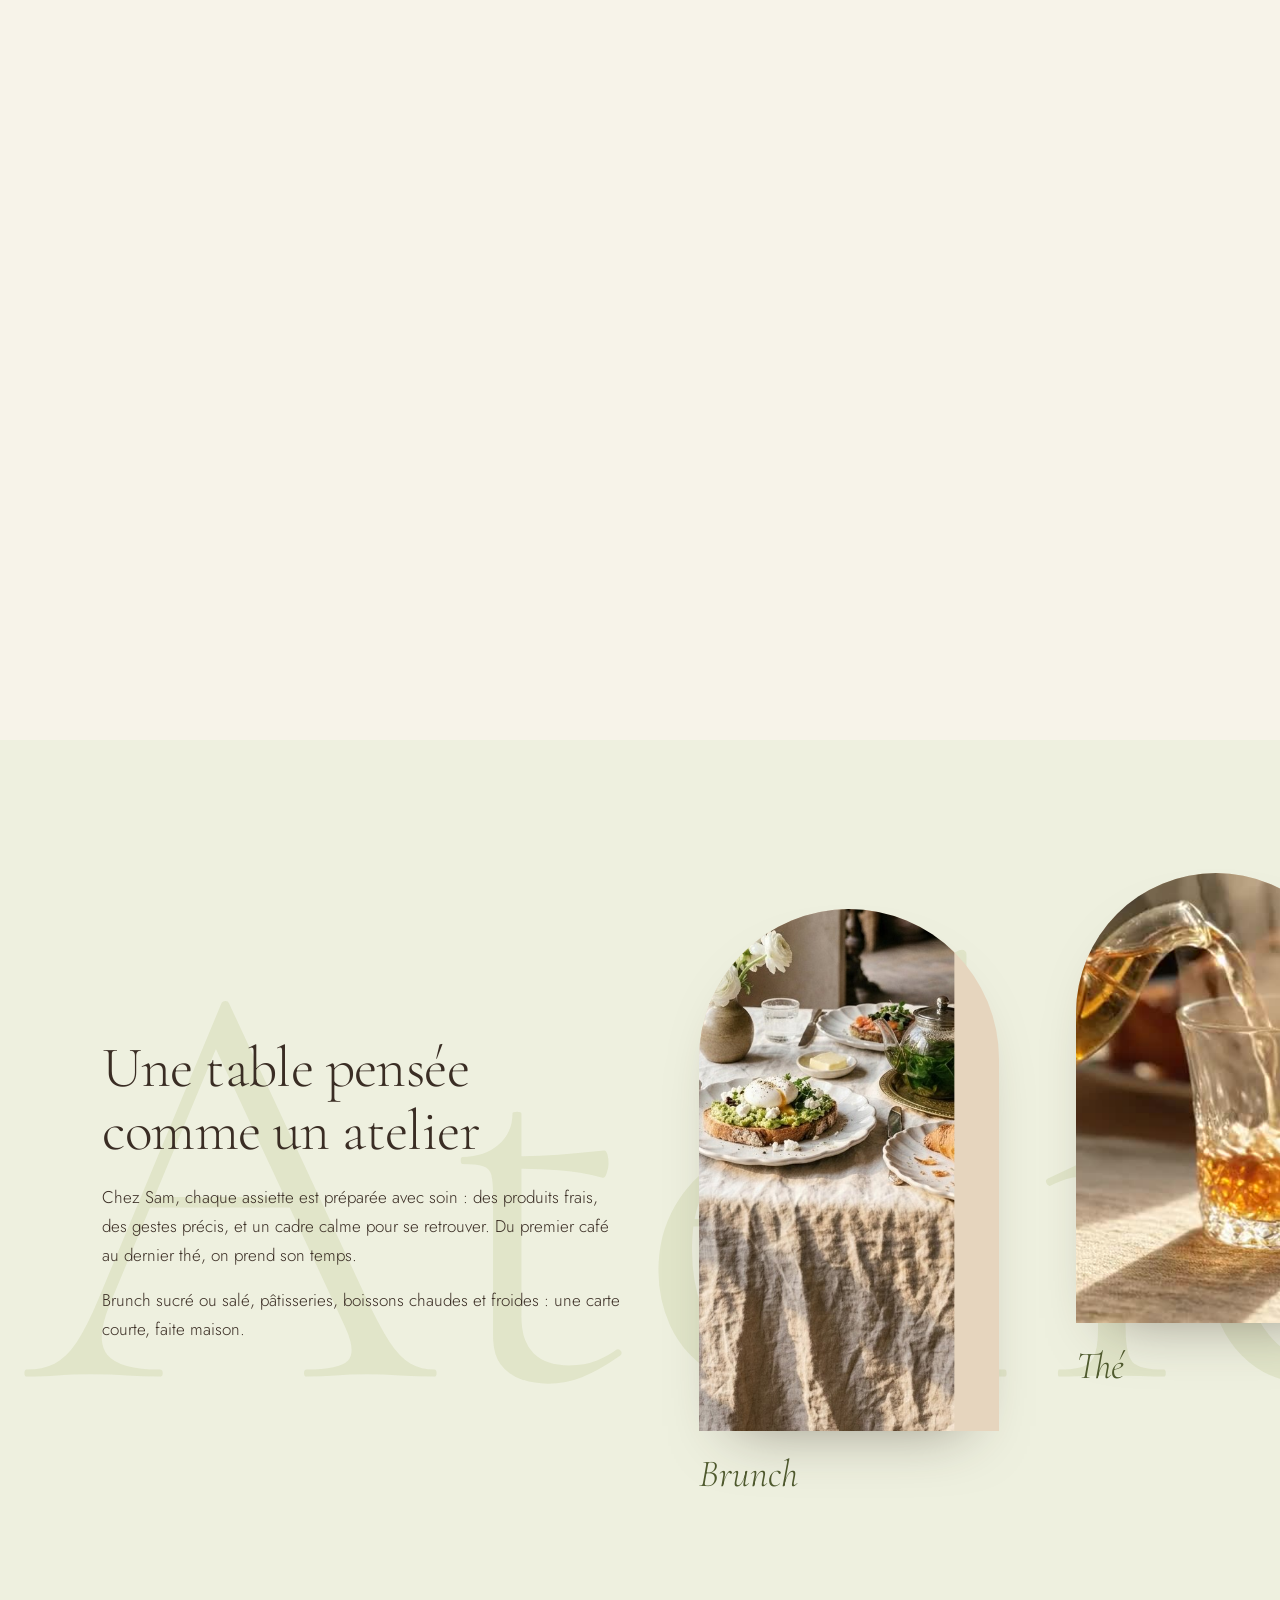
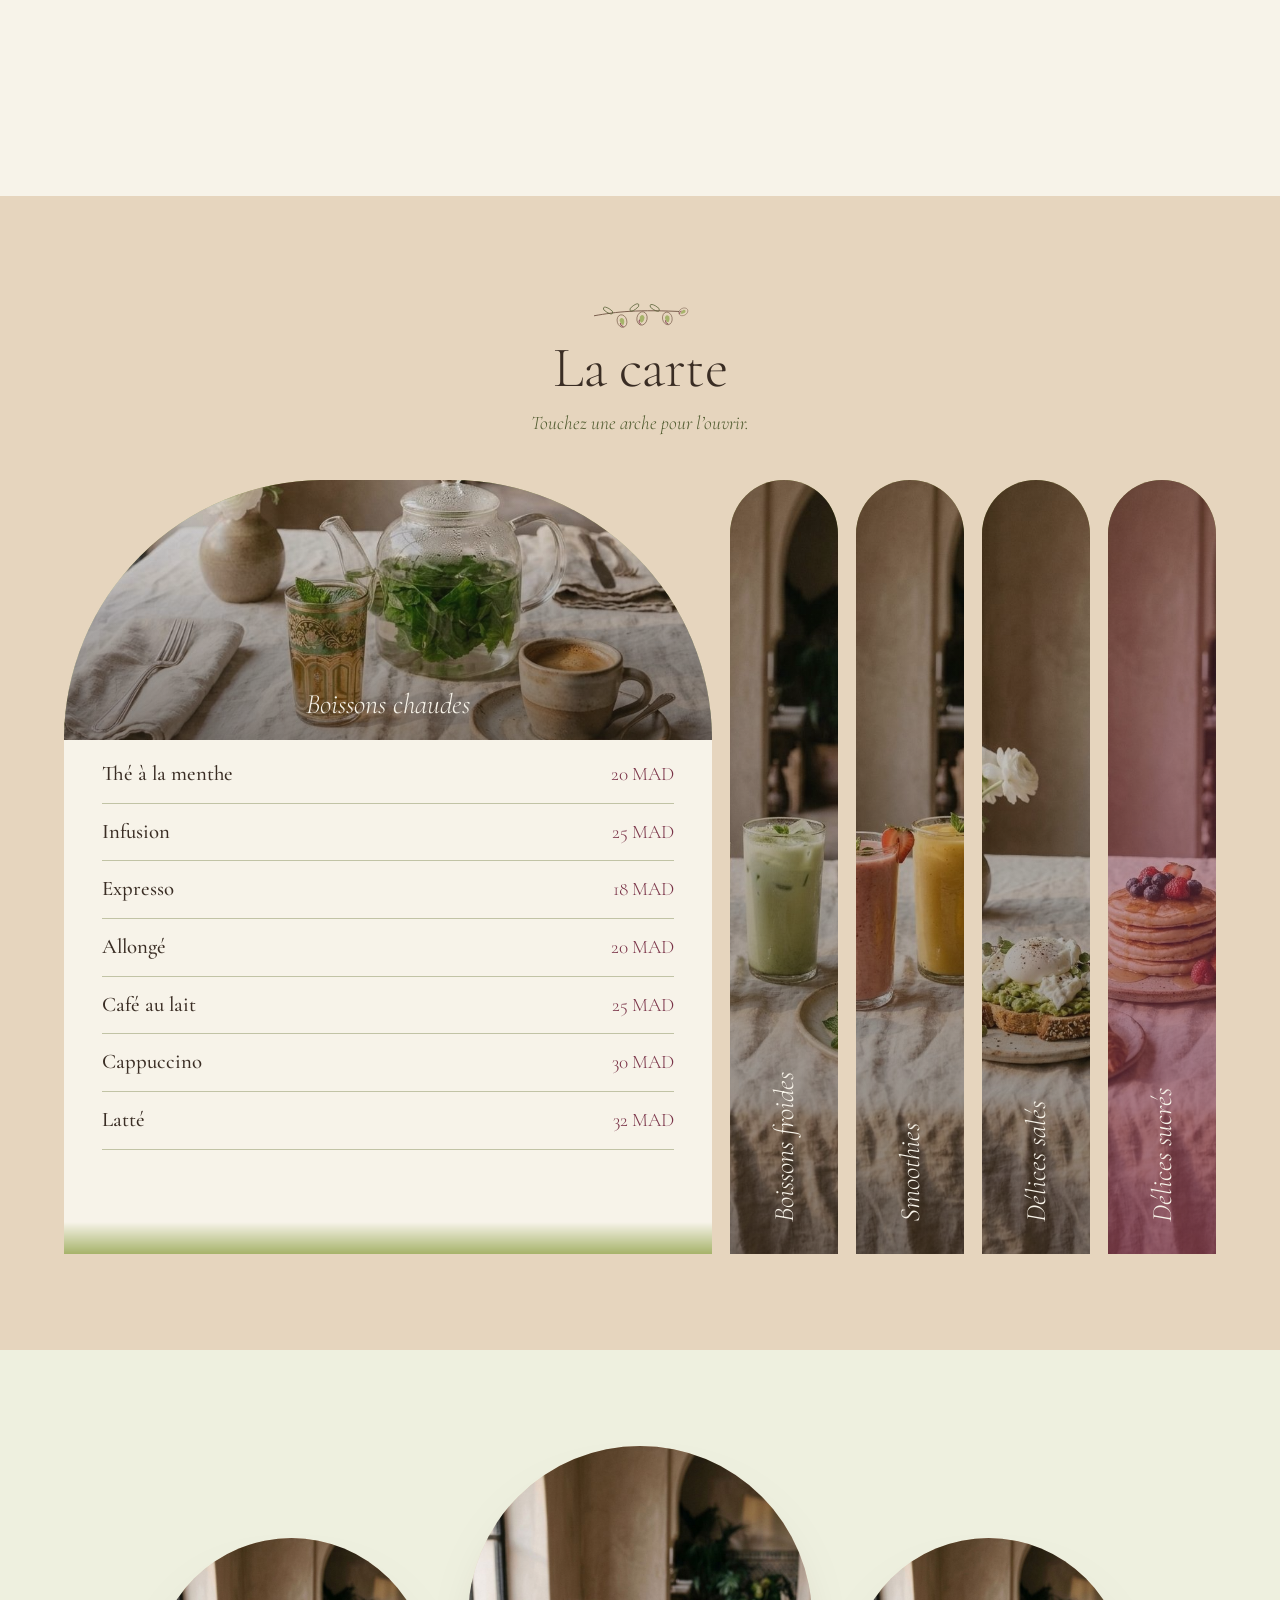
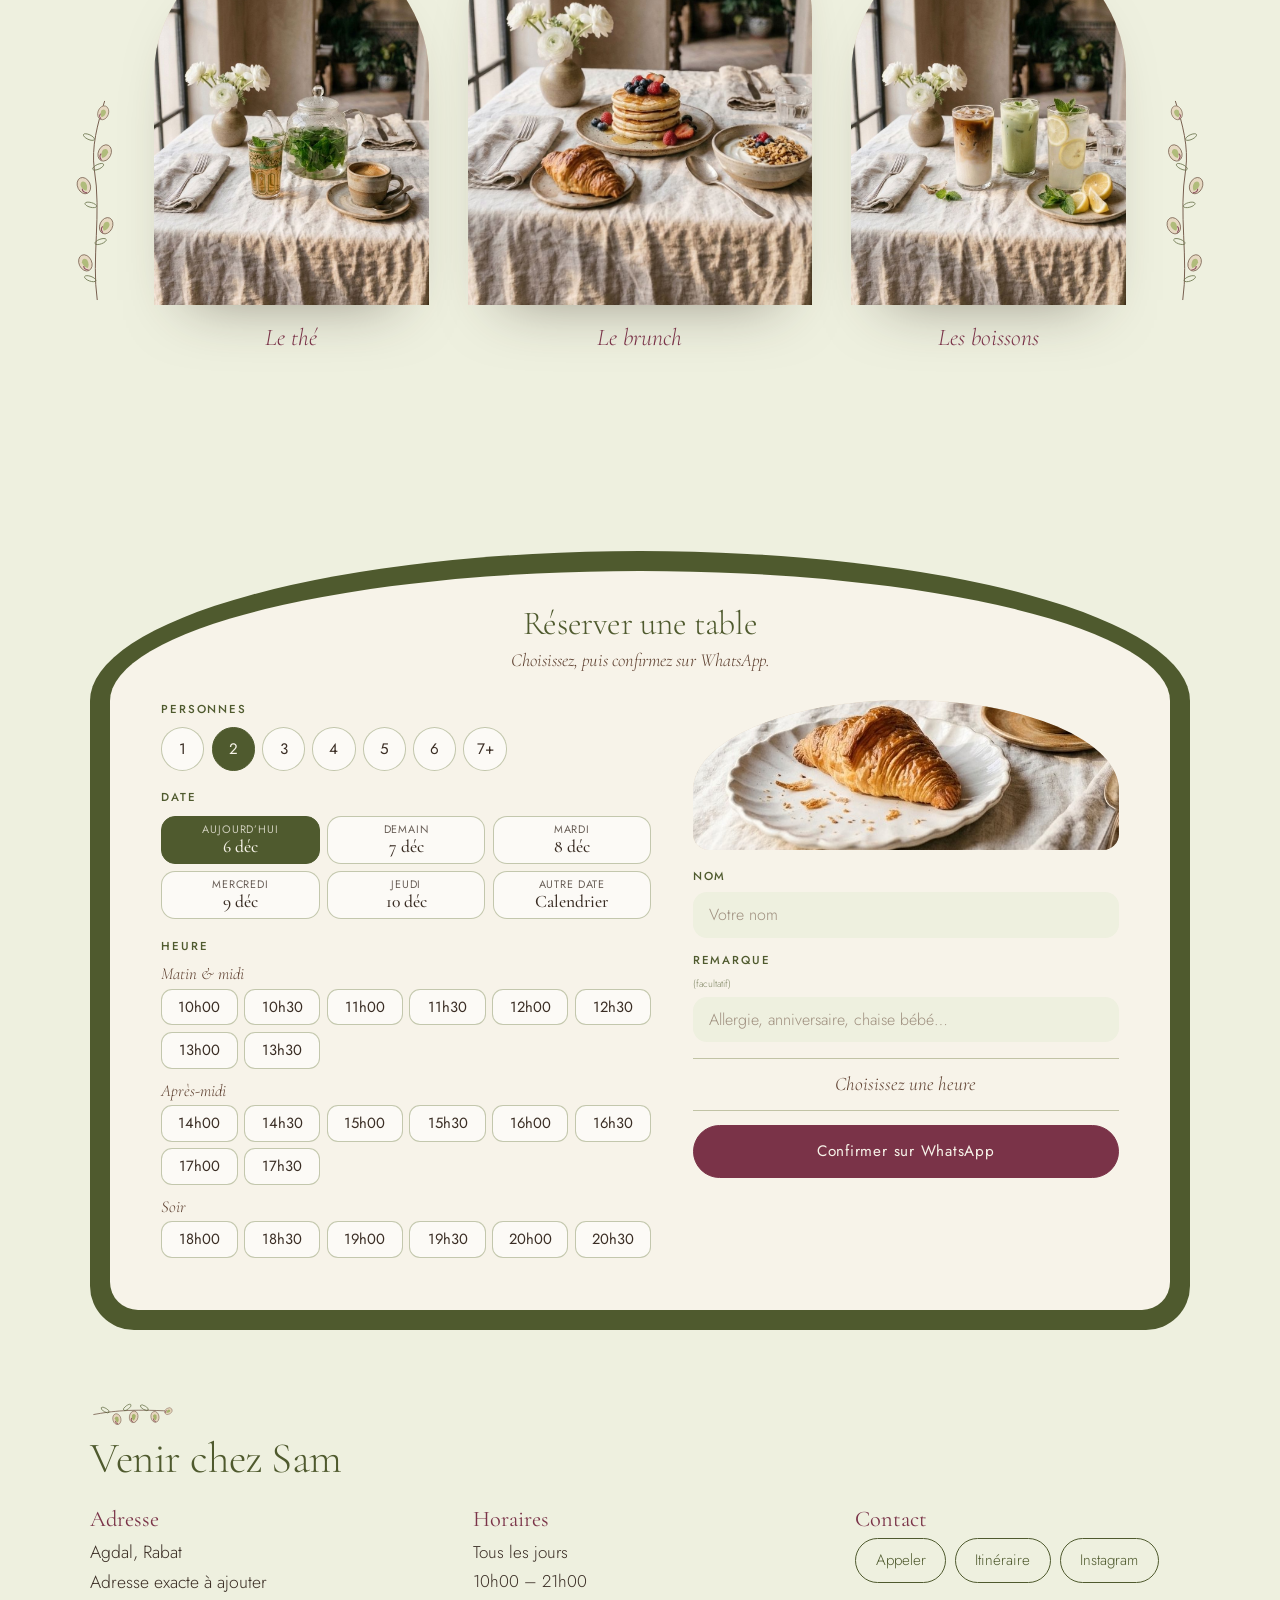
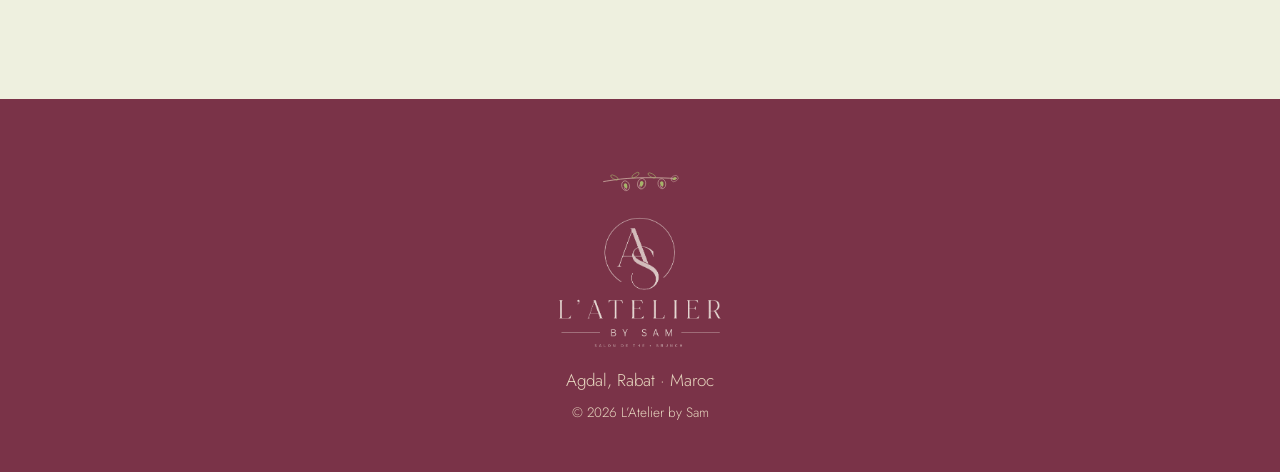
==== commit 4163cdb7: "Add files via upload" ====
--- a/index.html
+++ b/index.html
@@ -99,6 +99,7 @@
 </section>
 
 <section class="carte" id="carte">
+  <img class="spr" src="assets/deco/noten.svg" alt="" aria-hidden="true" width="120" height="45">
   <h2>La carte</h2>
   <p class="carte-sub"><span class="d">Touchez une arche pour l’ouvrir.</span><span class="m">Choisissez une catégorie.</span></p>
   <div class="acc-row" id="acc"></div>
@@ -133,6 +134,7 @@
       </div>
     </form></div>
     <div class="resa-info" id="infos">
+      <img class="spr spr-l" src="assets/deco/noten.svg" alt="" aria-hidden="true" width="100" height="37">
       <h2>Venir chez Sam</h2>
       <div><h3>Adresse</h3><p class="lead">Agdal, Rabat<br><span data-edit>Adresse exacte à ajouter</span></p></div>
       <div><h3>Horaires</h3><p>Tous les jours<br>10h00 – 21h00</p></div>
@@ -150,6 +152,7 @@
 </main>
 
 <footer>
+  <img class="spr" src="assets/deco/noten-licht.svg" alt="" aria-hidden="true" width="90" height="34">
   <img src="assets/logo-light.png" alt="L’Atelier by Sam" width="200" height="159">
   <p>Agdal, Rabat · Maroc</p>
   <p class="small">© <span id="y">2026</span> L’Atelier by Sam</p>
--- a/css/style.css
+++ b/css/style.css
@@ -207,6 +207,7 @@
 /* Footer */
 footer{text-align:center;padding:4rem 1.2rem 3rem;background:var(--plum);color:var(--cream)}
 footer img{margin:0 auto 1rem;width:170px}
+footer img.spr{width:80px;margin-bottom:1.4rem}
 footer p{margin:0 auto;color:var(--sand)}
 .small{font-size:.85rem;margin-top:.4rem}
 
@@ -304,3 +305,13 @@
 
 /* Kaart: zoete categorie in prune */
 .acc:nth-child(5) .acc-pic::after{background:linear-gradient(180deg,rgba(122,51,72,.25),rgba(122,51,72,.72))}
+
+/* Decoratie: pistachetakjes, discreet */
+.spr{display:block;width:100px;height:auto;margin:0 auto .5rem}
+.spr-l{margin:0 0 -.9rem;width:84px;grid-column:1/-1}
+.galerie{position:relative}
+@media (min-width:1000px){
+  .galerie::before,.galerie::after{content:"";position:absolute;bottom:9.5rem;width:52px;height:210px;background:url(../assets/deco/tak.svg) center bottom/contain no-repeat;opacity:.85;pointer-events:none}
+  .galerie::before{left:calc(clamp(1.2rem,12vw,14rem) - 82px)}
+  .galerie::after{right:calc(clamp(1.2rem,12vw,14rem) - 82px);transform:scaleX(-1)}
+}
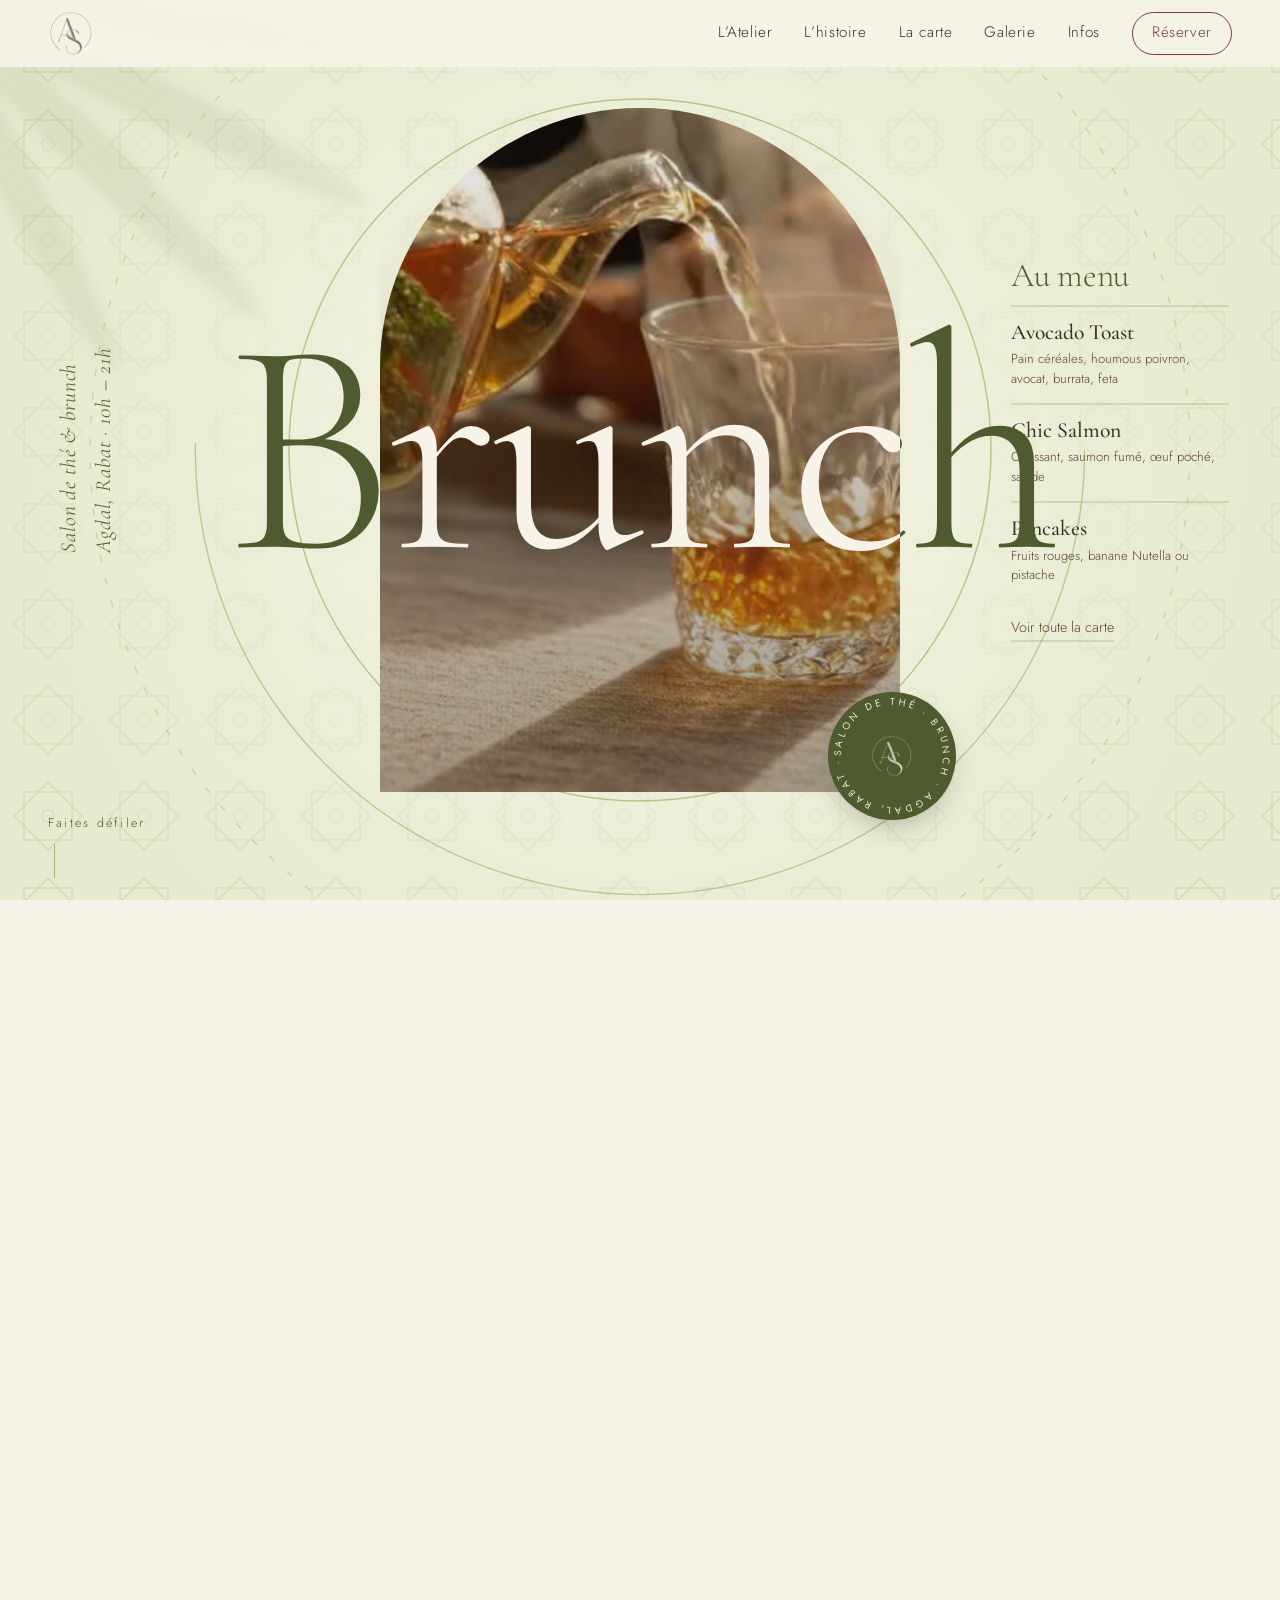
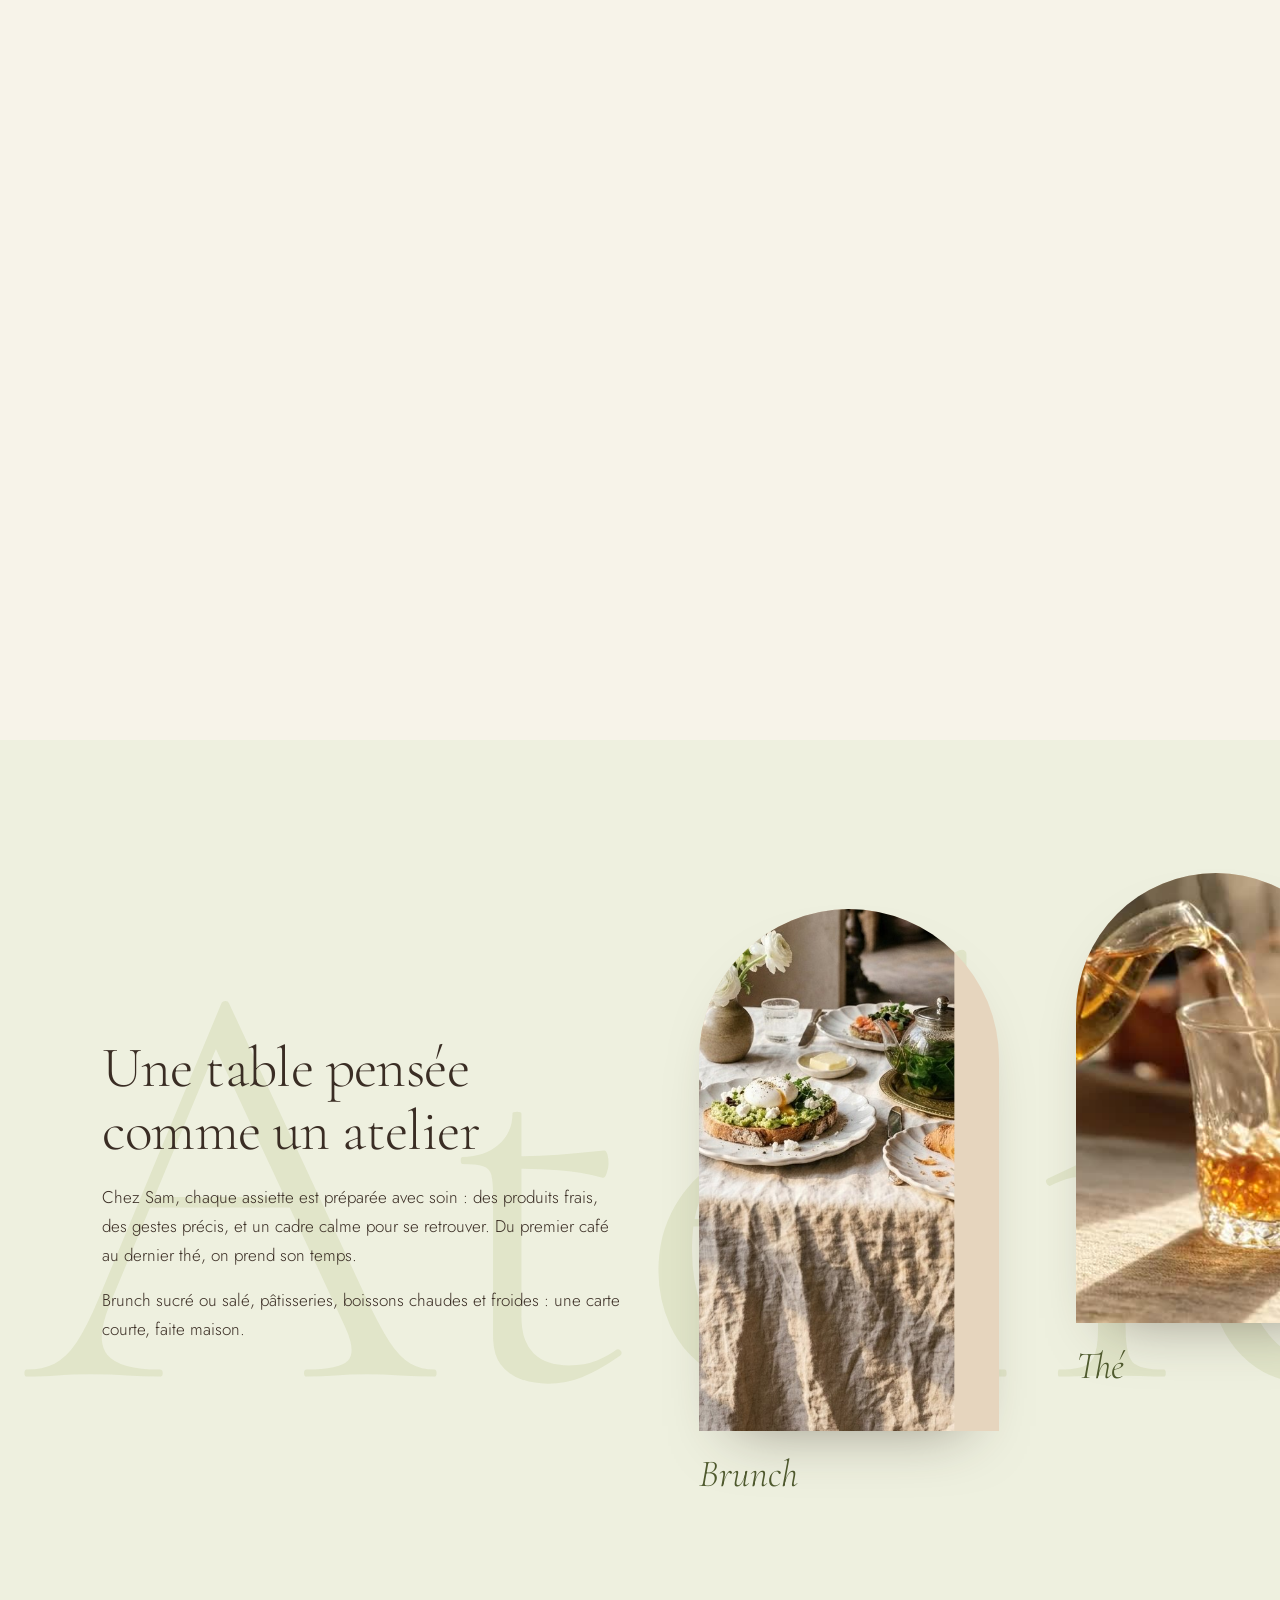
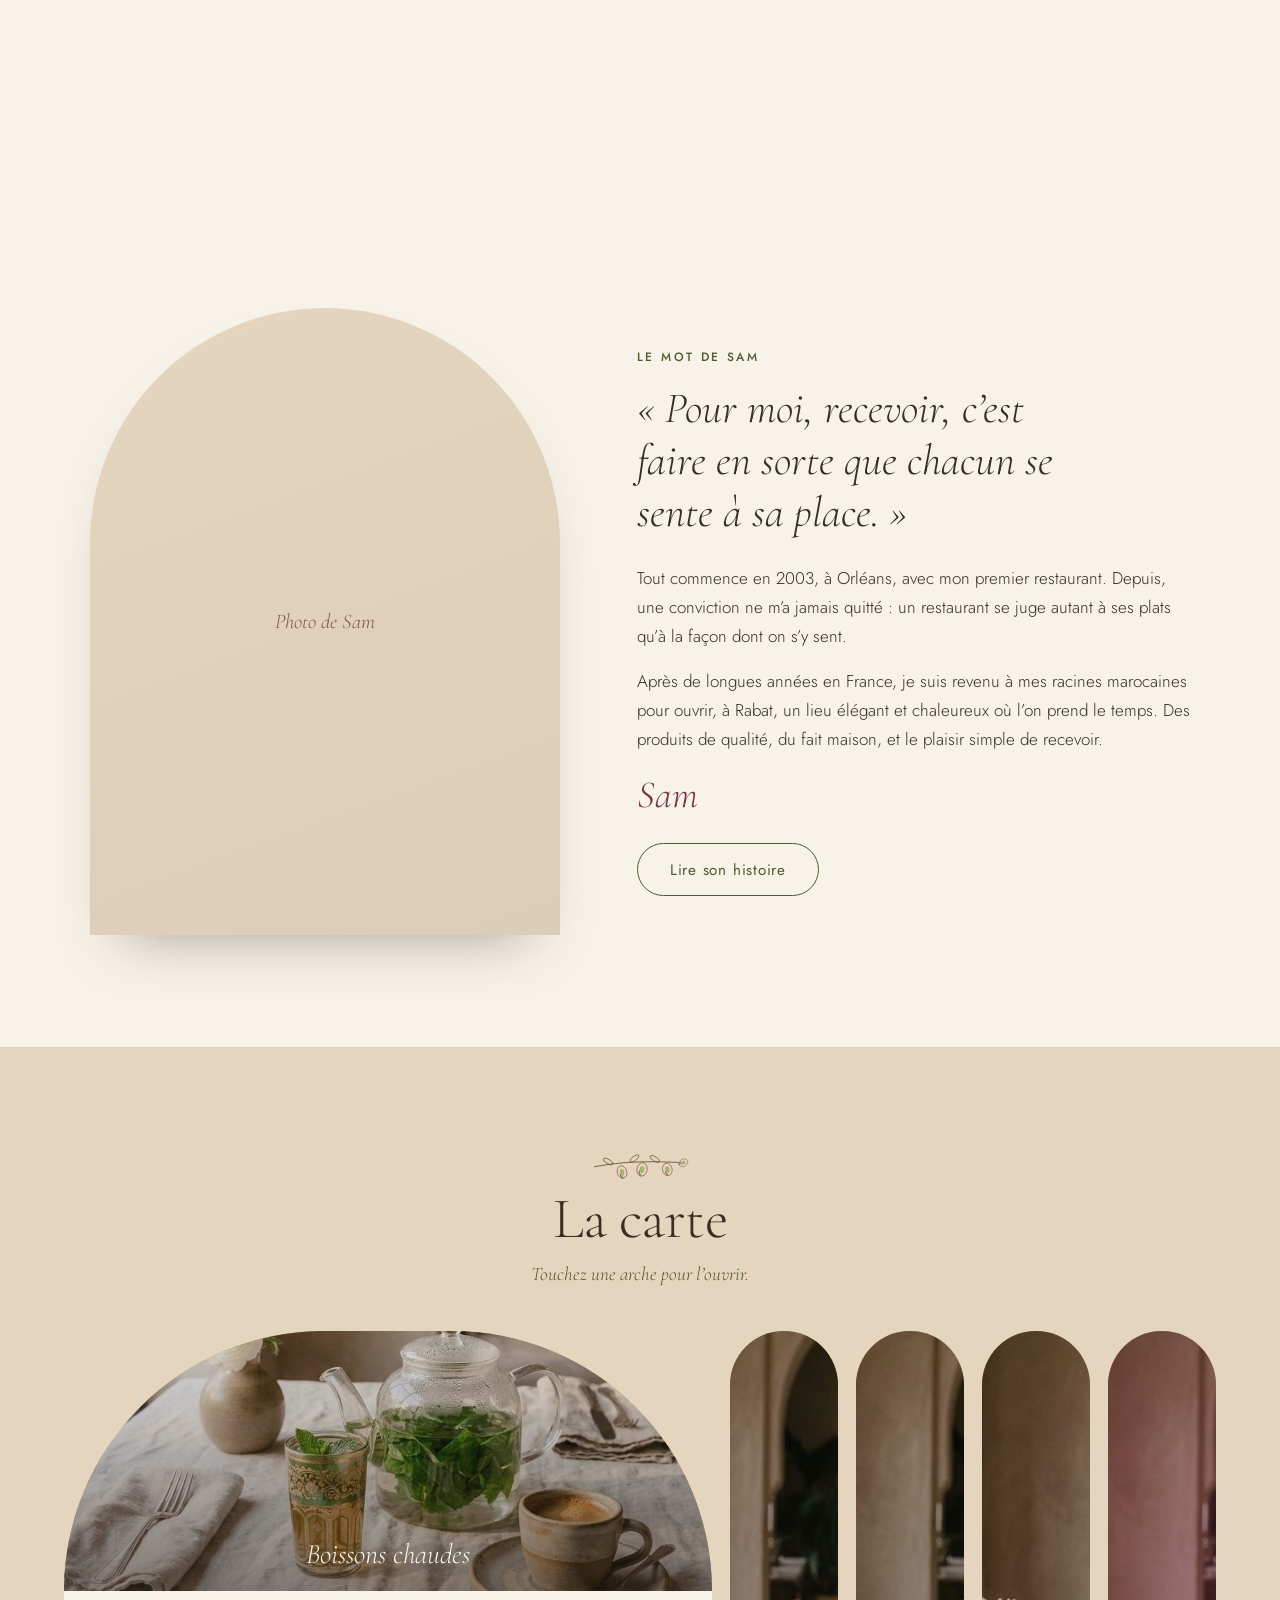
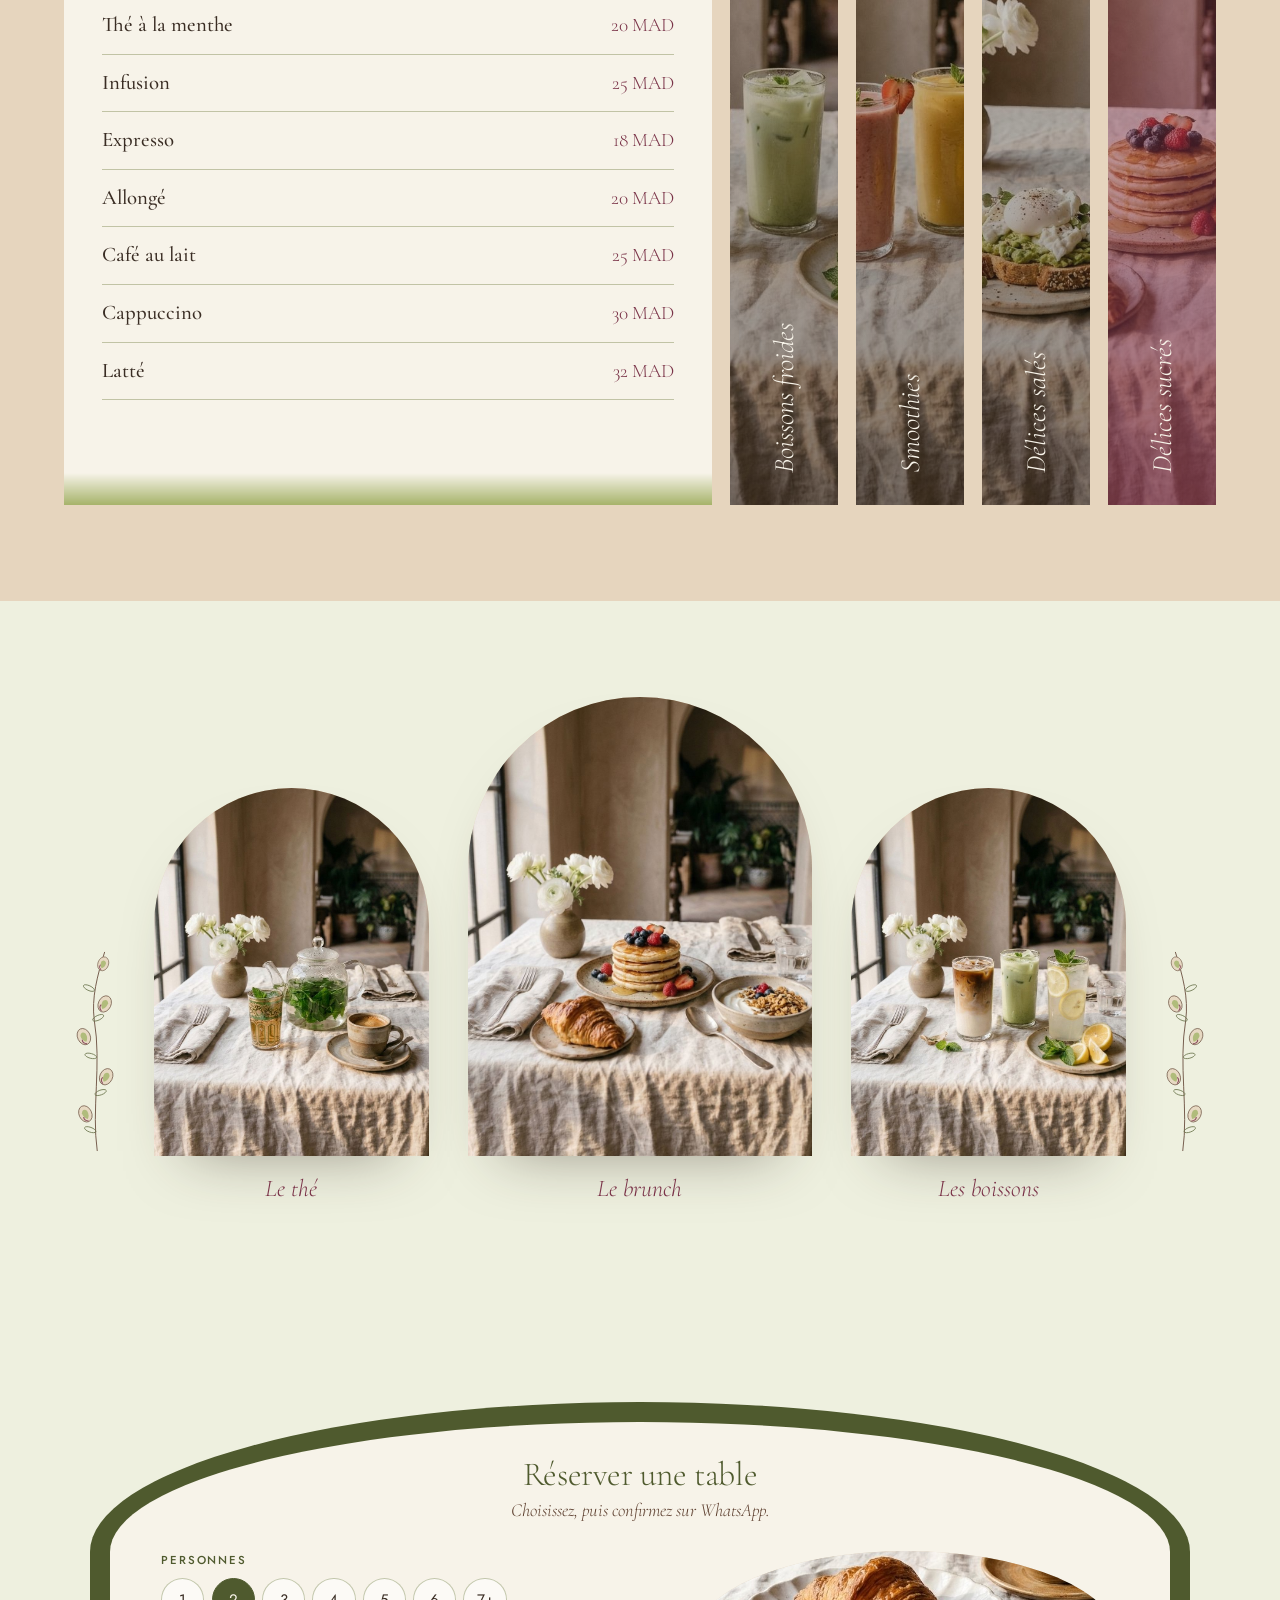
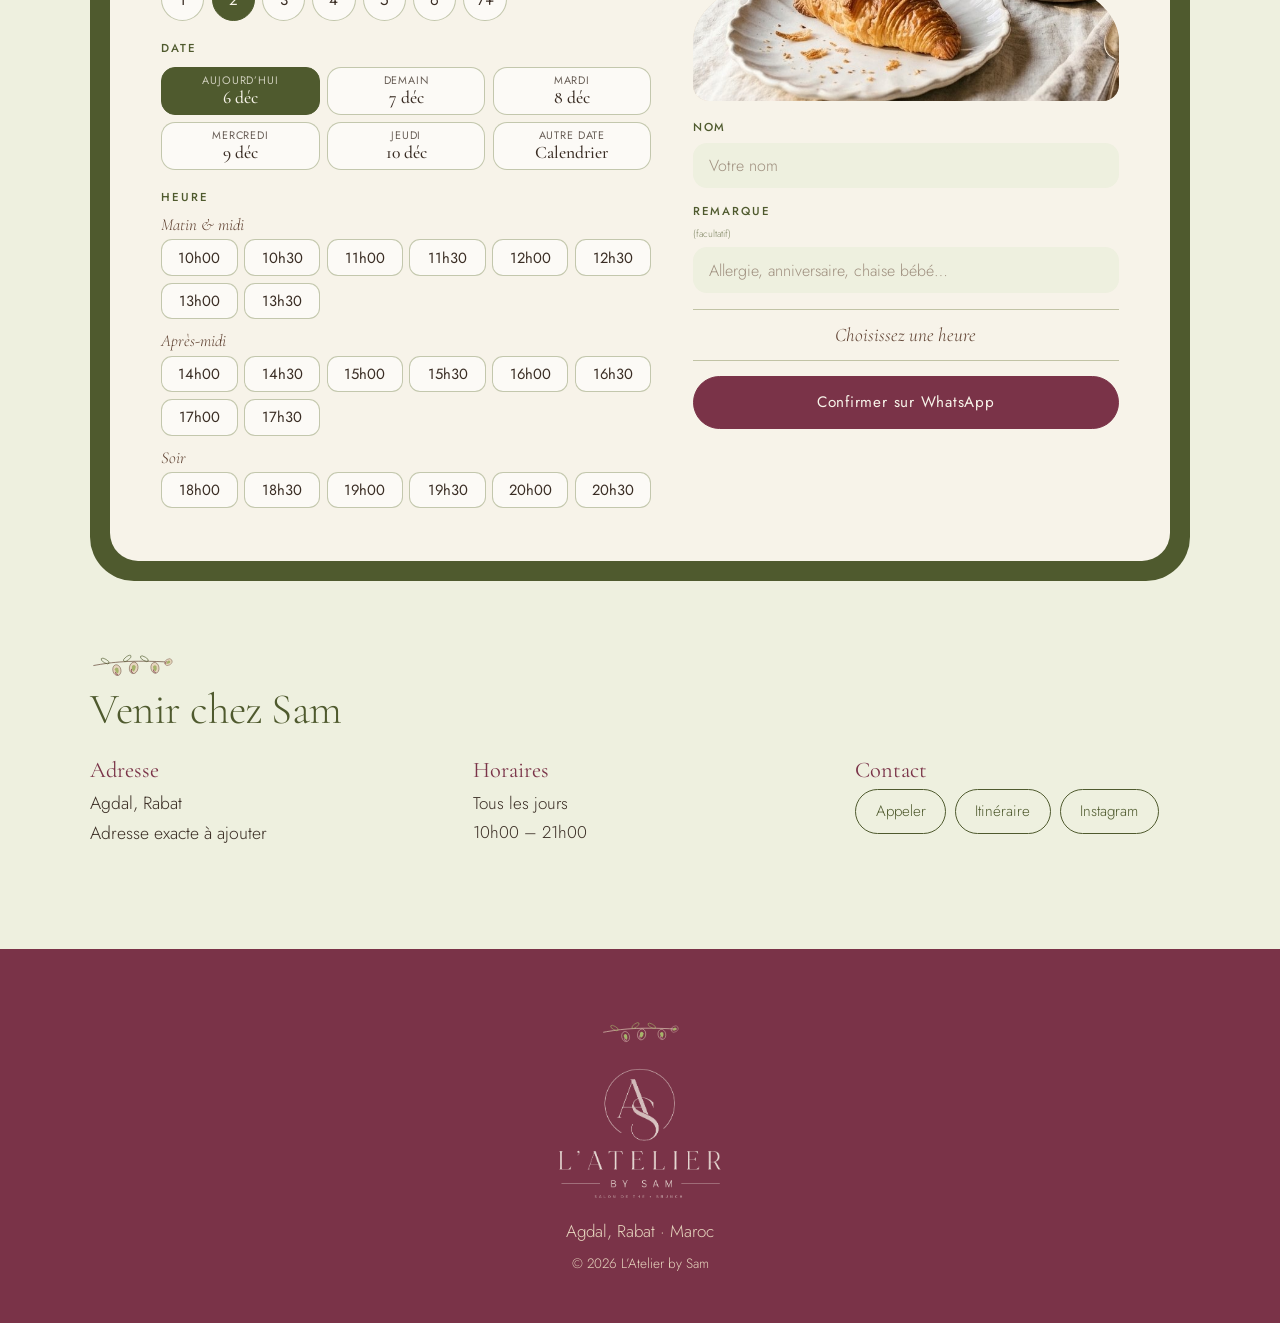
==== commit 7dbd06d7: "Add files via upload" ====
--- a/index.html
+++ b/index.html
@@ -21,6 +21,7 @@
   <button class="burger" aria-expanded="false" aria-controls="nav" aria-label="Menu"><span></span><span></span></button>
   <nav id="nav" class="nav">
     <a href="#atelier">L’Atelier</a>
+    <a href="#sam">L’histoire</a>
     <a href="#carte">La carte</a>
     <a href="#galerie">Galerie</a>
     <a href="#infos">Infos</a>
@@ -98,6 +99,23 @@
   </div>
 </section>
 
+<section class="sam" id="sam">
+  <div class="sam-wrap">
+    <figure class="sam-photo">
+      <!-- Foto van Sam: upload als assets/photos/sam.jpg, dan verschijnt hij vanzelf -->
+      <img src="assets/photos/sam.jpg" alt="Sam, fondateur de L’Atelier by Sam" width="600" height="800" loading="lazy" onerror="this.remove()">
+    </figure>
+    <div class="sam-text">
+      <p class="eyebrow">Le mot de Sam</p>
+      <blockquote class="sam-quote">« Pour moi, recevoir, c’est faire en sorte que chacun se sente à sa place. »</blockquote>
+      <p>Tout commence en 2003, à Orléans, avec mon premier restaurant. Depuis, une conviction ne m’a jamais quitté : un restaurant se juge autant à ses plats qu’à la façon dont on s’y sent.</p>
+      <p>Après de longues années en France, je suis revenu à mes racines marocaines pour ouvrir, à Rabat, un lieu élégant et chaleureux où l’on prend le temps. Des produits de qualité, du fait maison, et le plaisir simple de recevoir.</p>
+      <p class="sign">Sam</p>
+      <a class="btn btn-line" href="histoire.html">Lire son histoire</a>
+    </div>
+  </div>
+</section>
+
 <section class="carte" id="carte">
   <img class="spr" src="assets/deco/noten.svg" alt="" aria-hidden="true" width="120" height="45">
   <h2>La carte</h2>
--- a/css/style.css
+++ b/css/style.css
@@ -315,3 +315,41 @@
   .galerie::before{left:calc(clamp(1.2rem,12vw,14rem) - 82px)}
   .galerie::after{right:calc(clamp(1.2rem,12vw,14rem) - 82px);transform:scaleX(-1)}
 }
+
+/* Le mot de Sam (homepage) + Notre histoire (histoire.html) */
+.eyebrow{font-size:.75rem;letter-spacing:.2em;text-transform:uppercase;color:var(--olive);font-weight:500;margin-bottom:1rem}
+.sam{background:var(--cream);padding:7rem clamp(1.2rem,6vw,6rem)}
+.sam-wrap{max-width:1100px;margin:0 auto;display:grid;grid-template-columns:minmax(0,.85fr) minmax(0,1fr);gap:clamp(2.5rem,6vw,6rem);align-items:center}
+.sam-photo{margin:0;position:relative;aspect-ratio:3/4;border-radius:999px 999px 0 0;overflow:hidden;background:linear-gradient(160deg,var(--sand),#DCCDB9);box-shadow:0 30px 60px -35px rgba(58,45,36,.5)}
+.sam-photo::after{content:"Photo de Sam";position:absolute;inset:0;display:grid;place-items:center;font-family:var(--serif);font-style:italic;font-size:1.3rem;color:var(--taupe);opacity:.8}
+.sam-photo img{position:relative;z-index:1;width:100%;height:100%;object-fit:cover}
+.sam-quote{font-family:var(--serif);font-weight:300;font-style:italic;font-size:clamp(1.8rem,3.4vw,2.7rem);line-height:1.2;color:var(--espresso);margin-bottom:1.6rem;max-width:22ch}
+.sam-text p+p{margin-top:1rem}
+.sign{font-family:var(--serif);font-style:italic;font-size:2.4rem;line-height:1;color:var(--plum);margin:1.4rem 0 1.8rem!important}
+@media (max-width:800px){
+  .sam{padding:4.5rem 1.4rem}
+  .sam-wrap{grid-template-columns:1fr;gap:2.4rem;text-align:center}
+  .sam-photo{width:min(74vw,320px);margin:0 auto}
+  .sam-quote,.sam-text p{margin-inline:auto}
+}
+
+/* histoire.html */
+.nav-simple .nav-back{color:var(--taupe)}
+@media (max-width:800px){.nav.nav-simple{position:static;flex-direction:row;gap:1rem;padding:0;background:none;border:0;transform:none;visibility:visible}}
+.h-hero{padding:9rem clamp(1.2rem,6vw,6rem) 4rem;text-align:center;background:var(--mist)}
+.h-hero h1{font-size:clamp(2.6rem,6vw,4.6rem);margin:0 auto 1rem;max-width:16ch}
+.h-hero .lede{margin:0 auto;font-family:var(--serif);font-style:italic;font-size:clamp(1.2rem,2.2vw,1.5rem);color:var(--taupe)}
+.h-body{max-width:680px;margin:0 auto;padding:5rem 1.4rem 4rem}
+.h-body .sam-photo{width:min(78vw,360px);margin:0 auto 4rem}
+.h-body h2{font-size:clamp(1.9rem,3.6vw,2.6rem);color:var(--olive);margin:3.5rem 0 1.2rem}
+.h-body p{margin-bottom:1.15rem;max-width:none}
+.h-body .drop::first-letter{float:left;font-family:var(--serif);font-size:4.6rem;line-height:.82;color:var(--plum);padding:.35rem .6rem 0 0}
+.h-pull{font-family:var(--serif);font-style:italic;font-weight:300;font-size:clamp(1.7rem,3.4vw,2.4rem);line-height:1.25;text-align:center;color:var(--espresso);border-top:1px solid var(--line);border-bottom:1px solid var(--line);padding:2rem 0;margin:3rem 0}
+.h-wide{margin:3.5rem auto;max-width:900px;padding:0 1.4rem}
+.h-wide .gp-arch{aspect-ratio:16/10;border-radius:260px 260px 0 0}
+.h-end{text-align:center;margin-top:3.5rem}
+.h-end .sign{margin:0 0 .3rem!important}
+.h-end .welcome{margin:0 auto 2.2rem;font-family:var(--serif);font-style:italic;font-size:1.3rem;color:var(--olive)}
+.h-end .actions{justify-content:center}
+@media (max-width:800px){.h-hero{padding:7.5rem 1.4rem 3rem}.h-wide .gp-arch{border-radius:140px 140px 0 0}}
+.h-hero .eyebrow{margin-inline:auto}
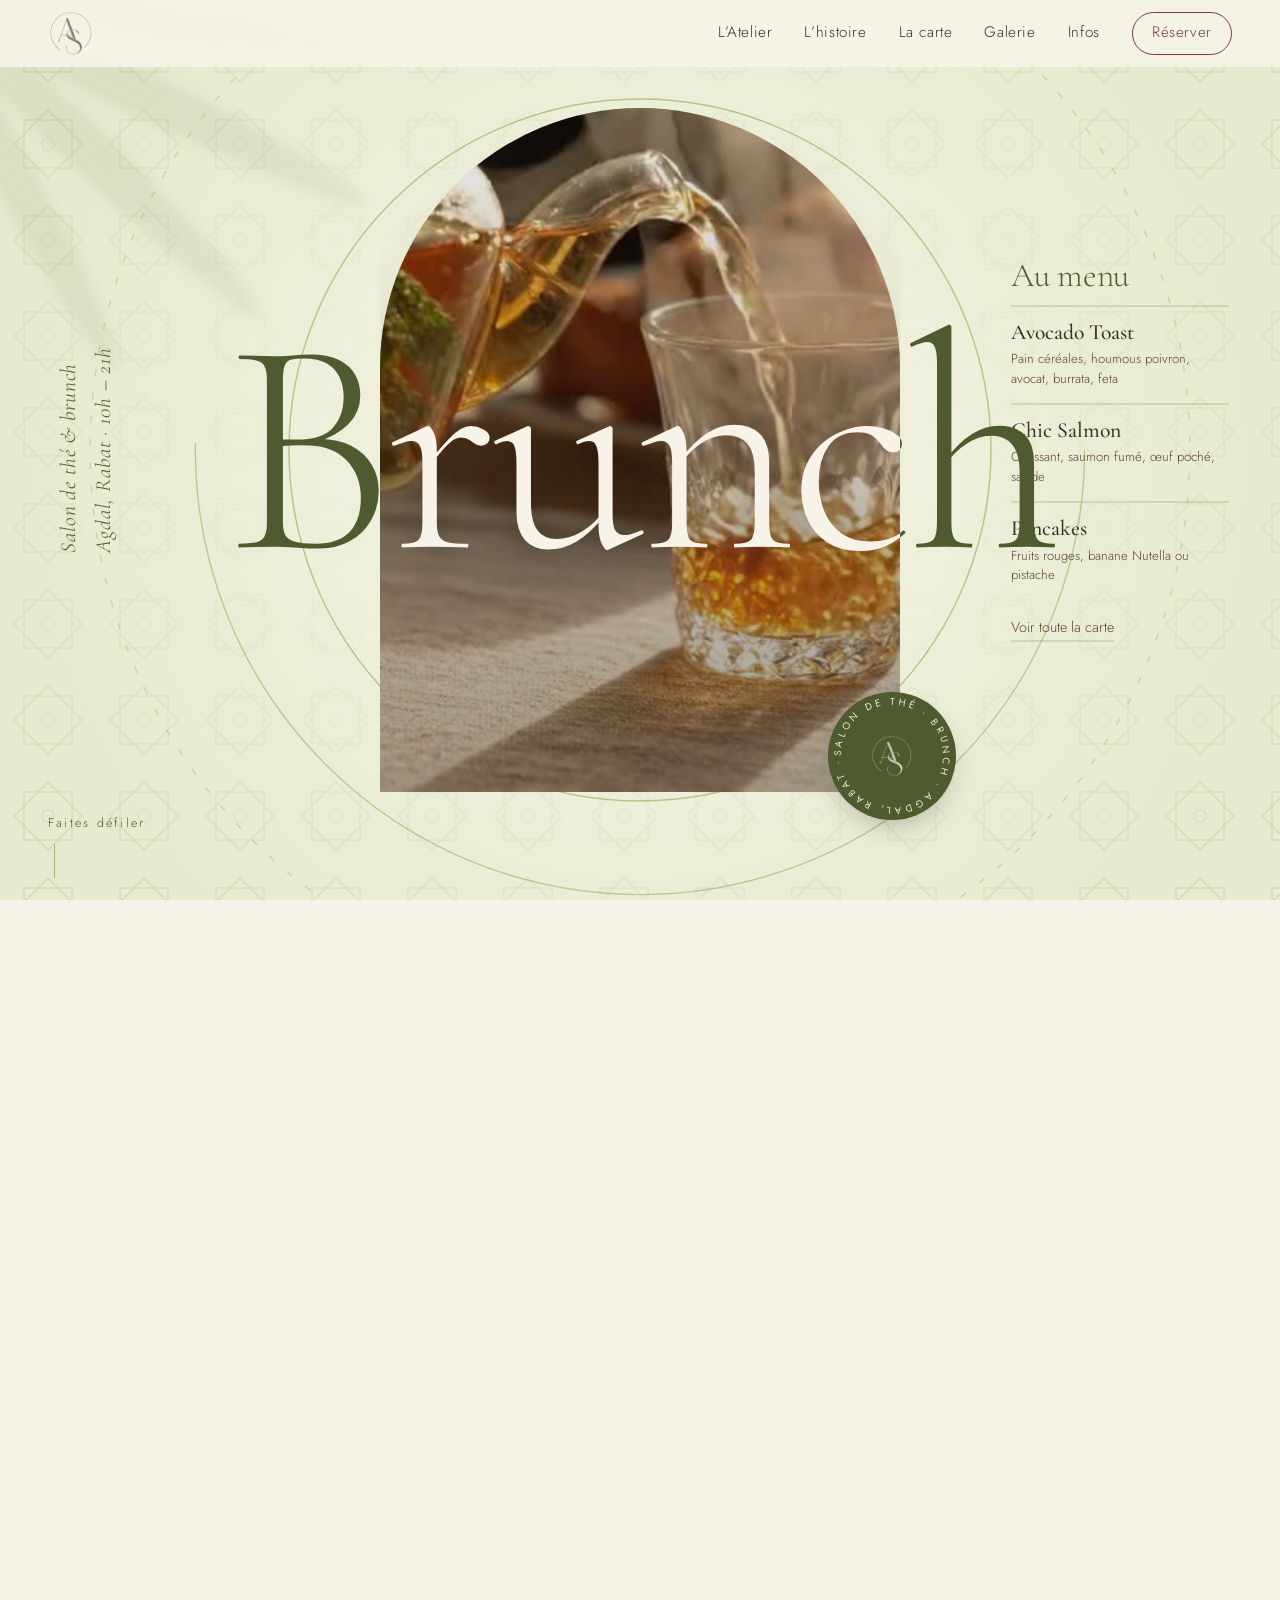
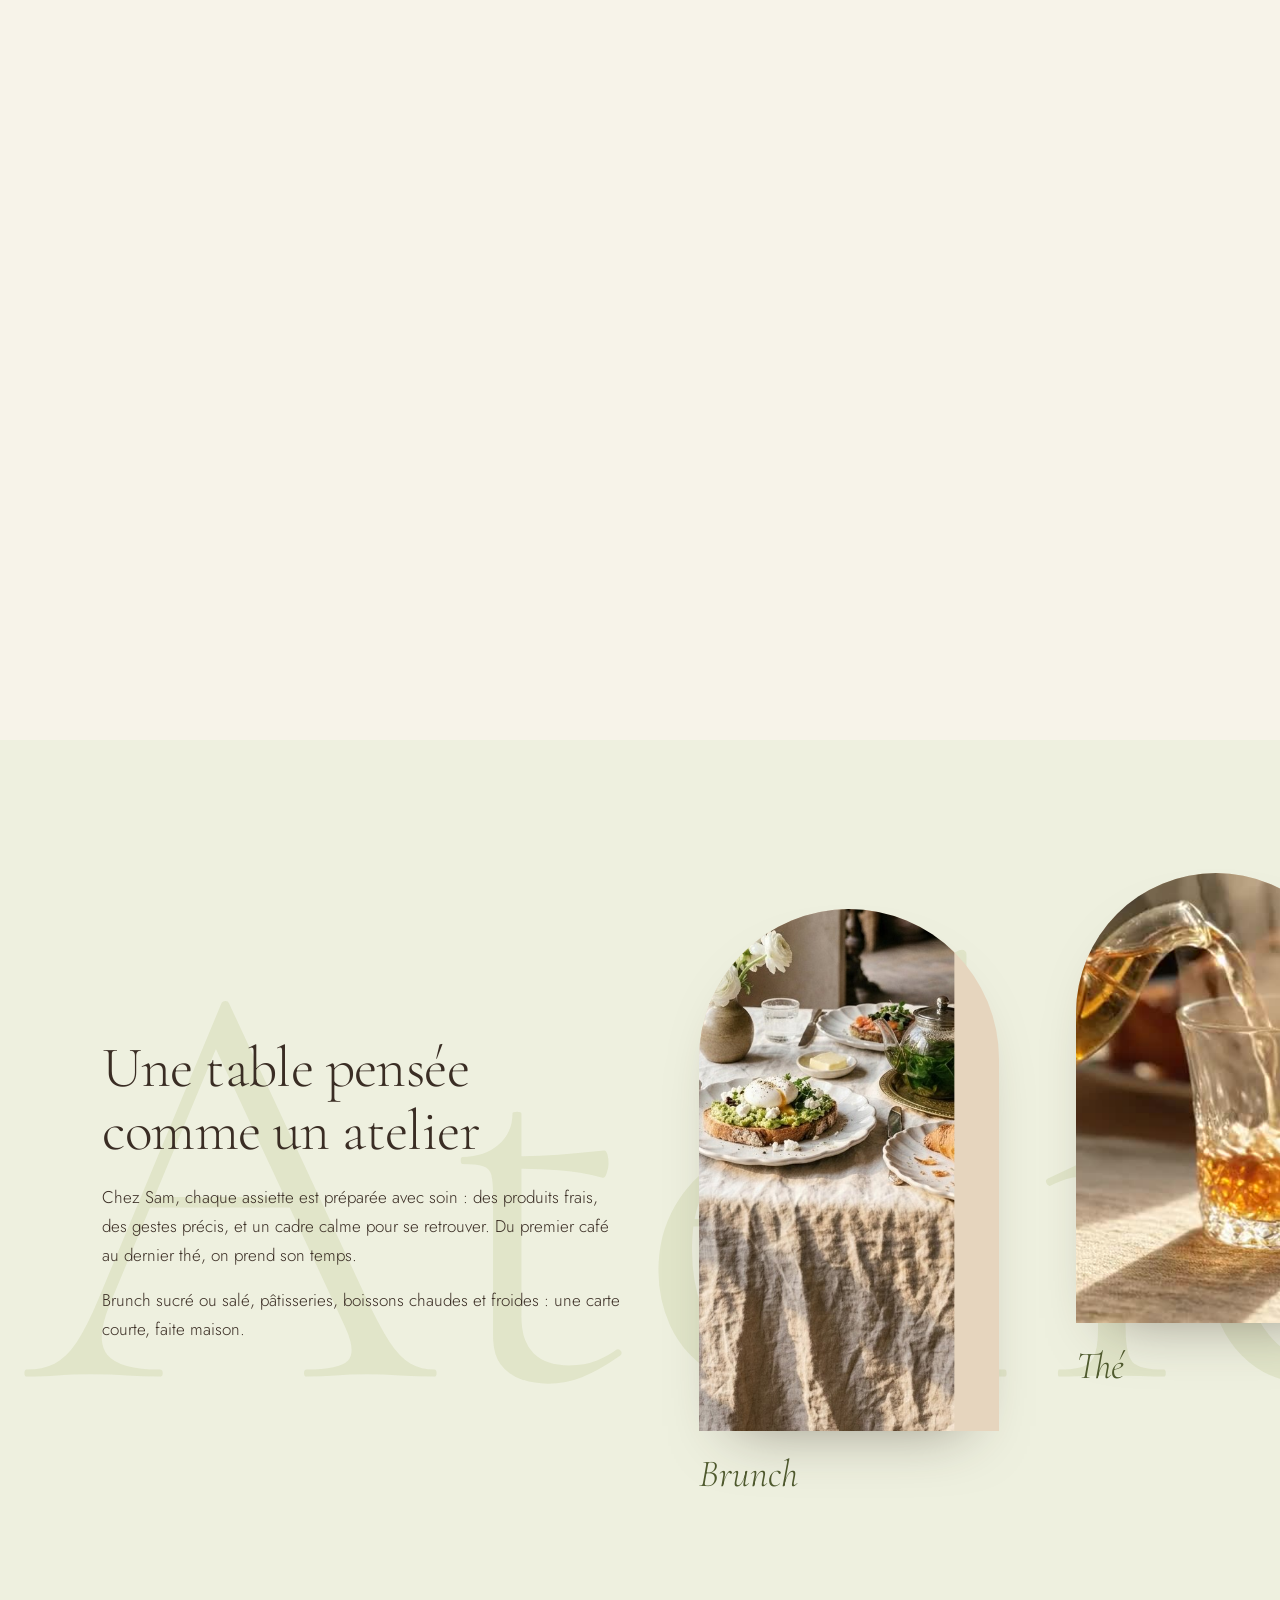
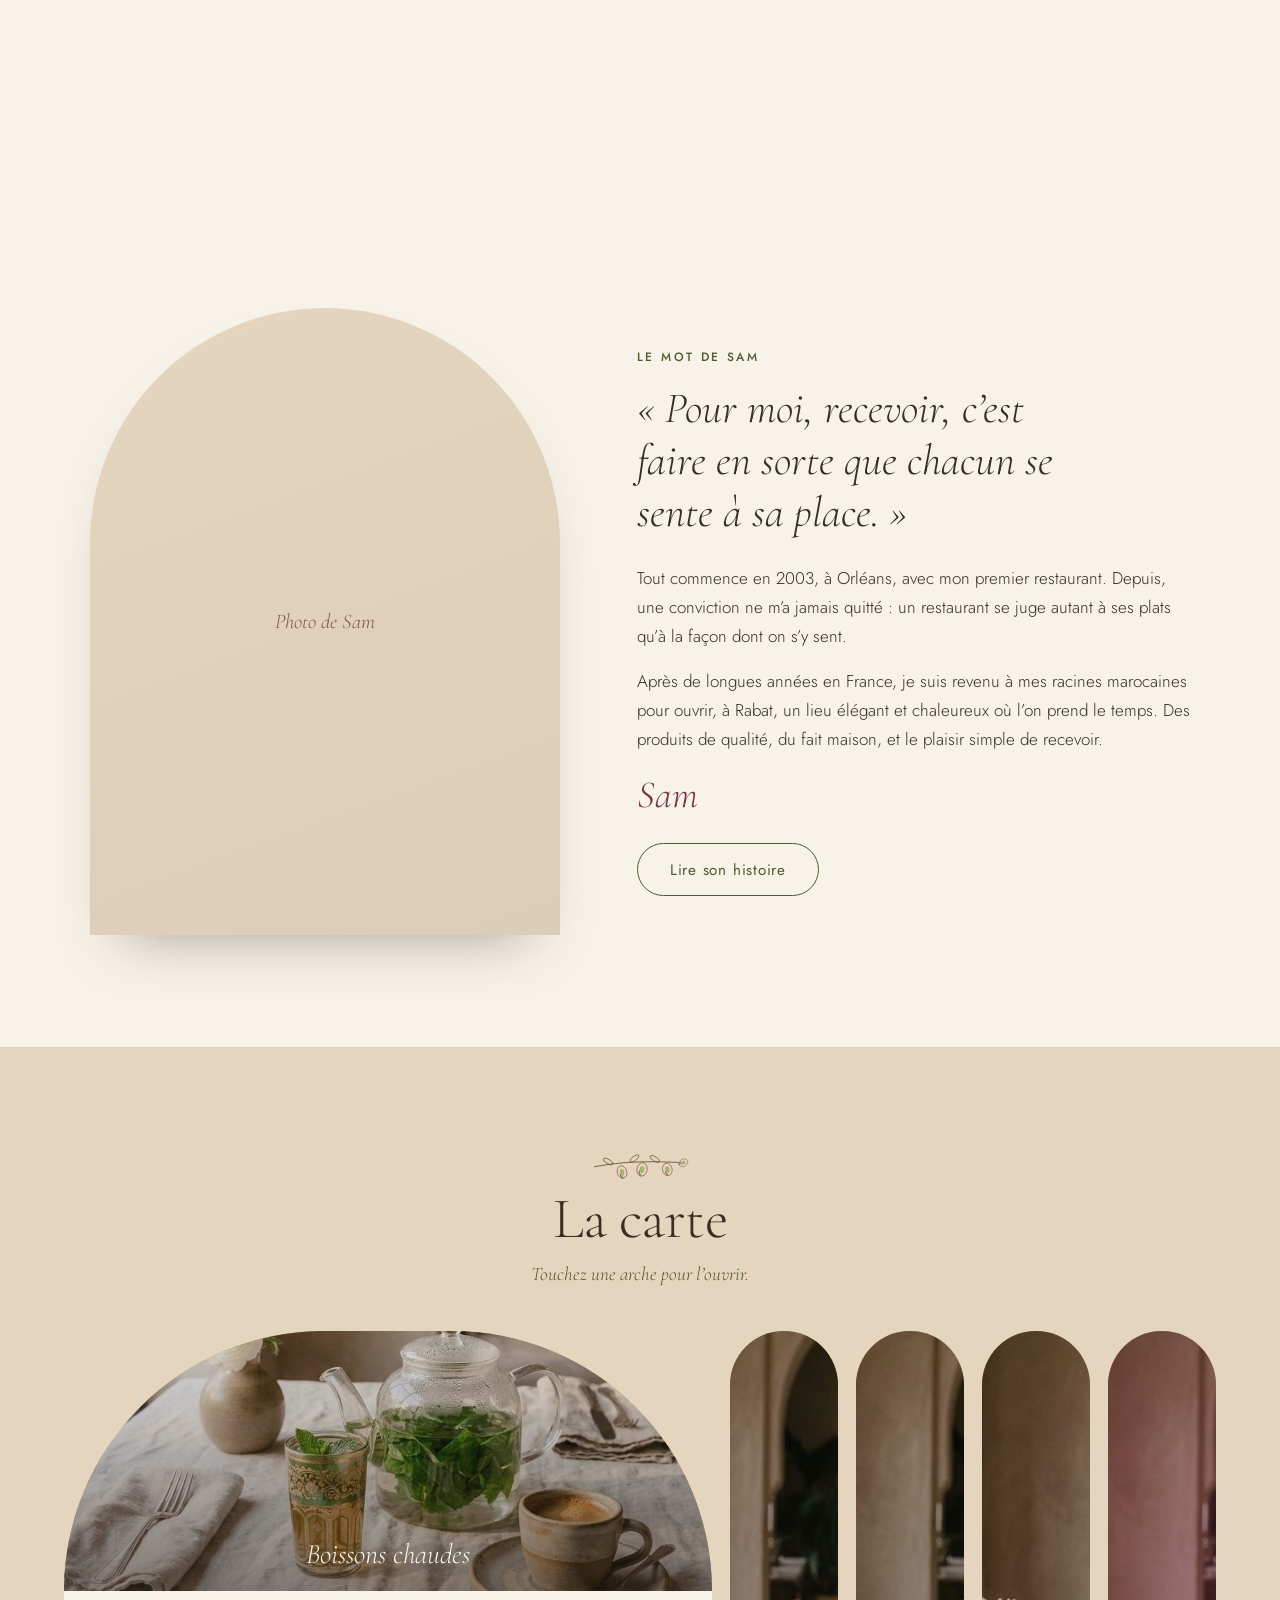
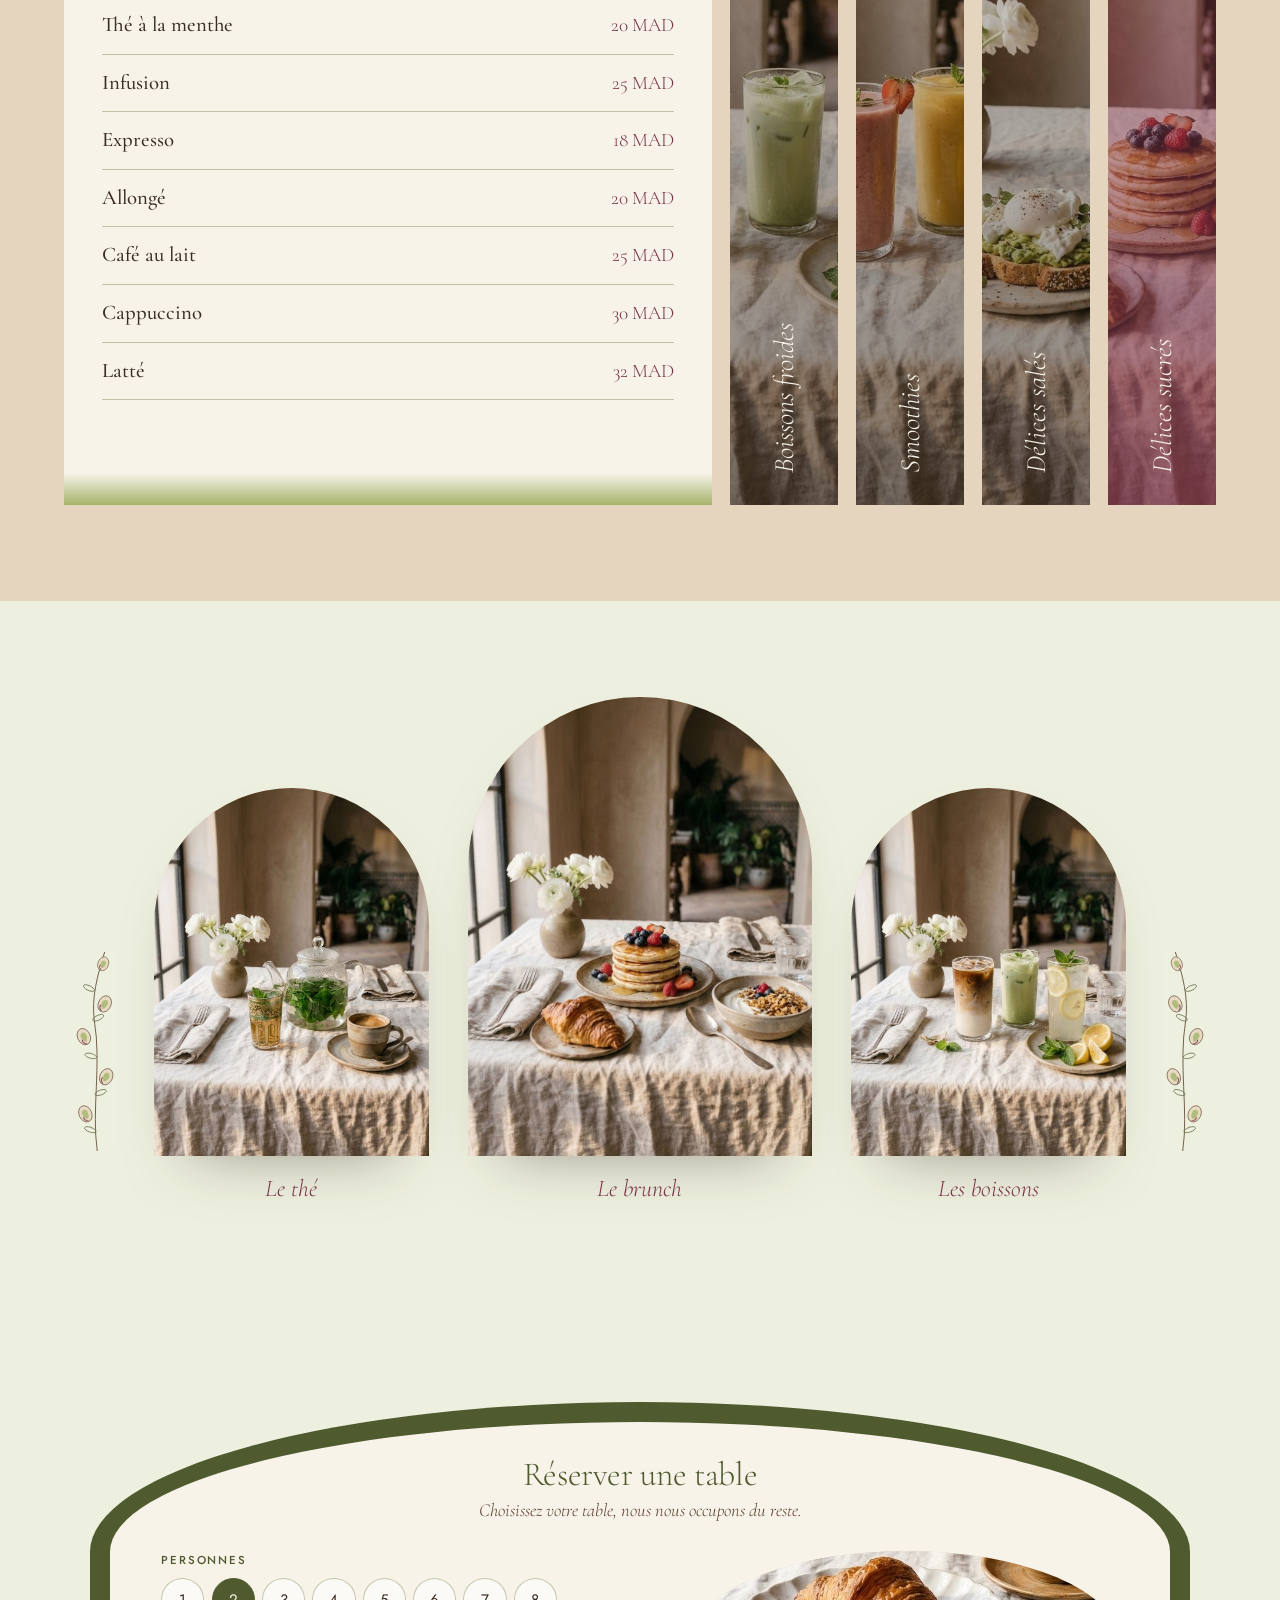
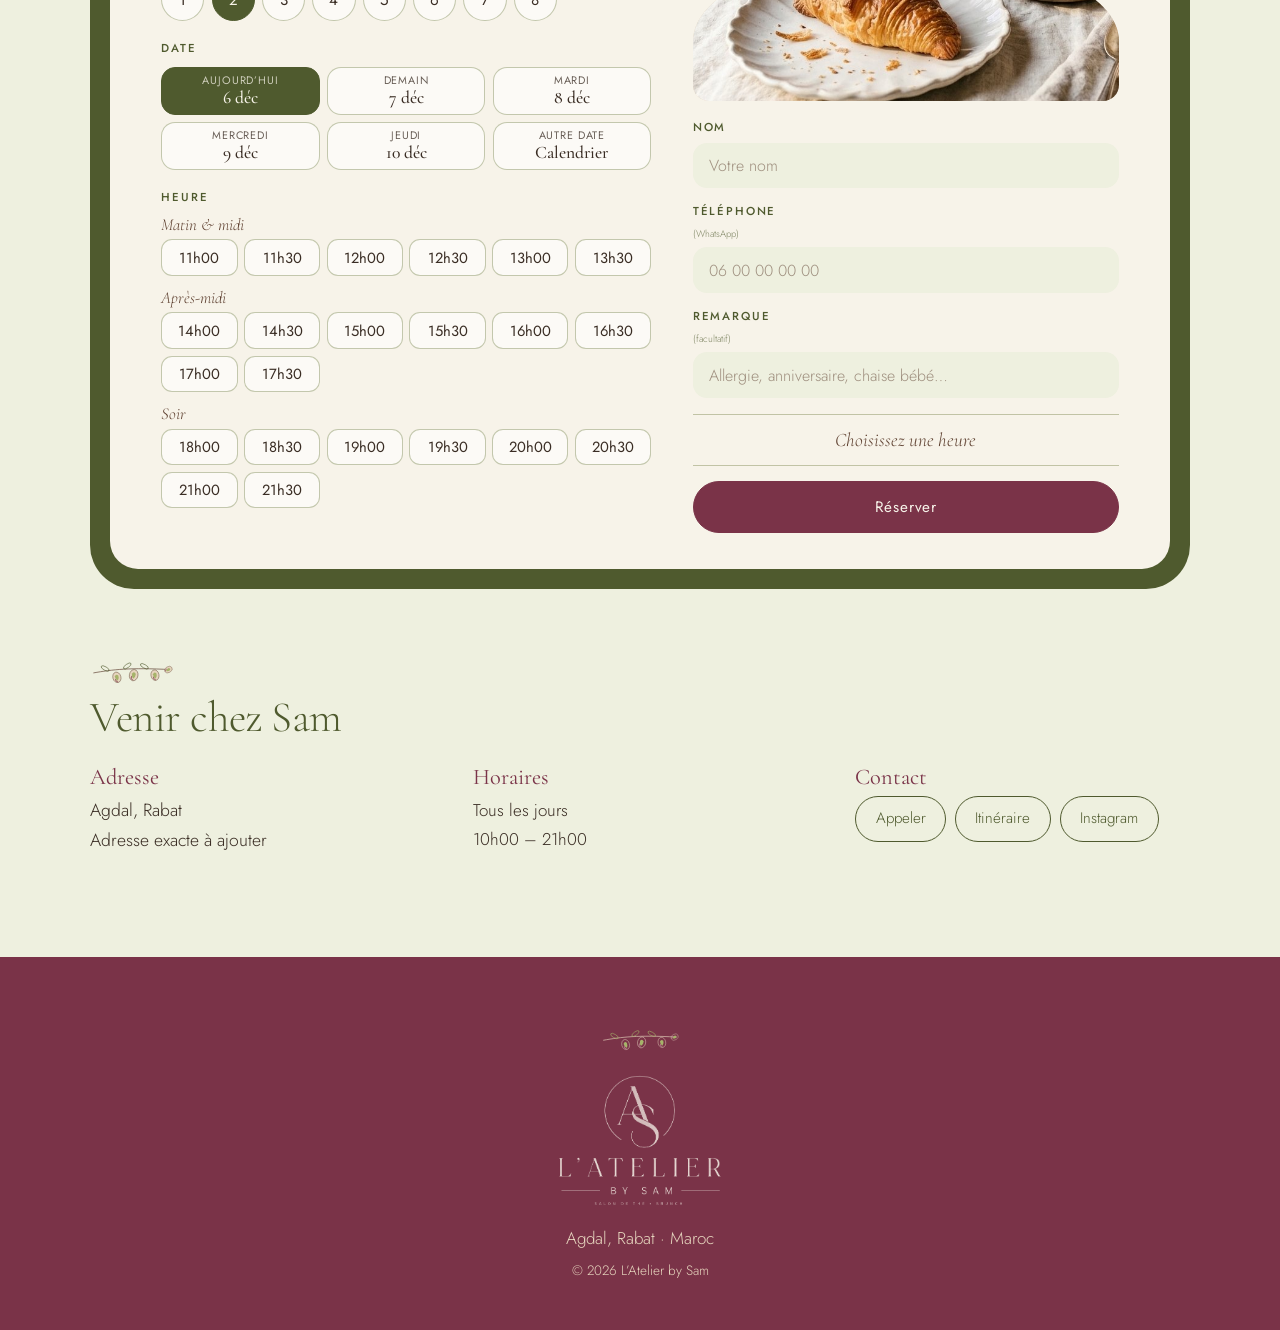
==== commit 10209d00: "Add files via upload" ====
--- a/index.html
+++ b/index.html
@@ -134,7 +134,7 @@
     <div class="resa-stage"><form id="resa" class="resa-card" novalidate>
       <header class="resa-head">
         <h2>Réserver une table</h2>
-        <p class="resa-sub">Choisissez, puis confirmez sur WhatsApp.</p>
+        <p class="resa-sub">Choisissez votre table, nous nous occupons du reste.</p>
       </header>
       <div class="resa-grid">
         <div class="resa-col">
@@ -145,12 +145,15 @@
         <div class="resa-col">
           <div class="resa-photo"><img src="assets/photos/reserver.jpg" alt="Table dressée chez L’Atelier by Sam" width="700" height="933" loading="lazy"></div>
           <label class="fld">Nom<input name="nom" required autocomplete="name" placeholder="Votre nom"></label>
+          <label class="fld">Téléphone <small>(WhatsApp)</small><input name="tel" type="tel" inputmode="tel" autocomplete="tel" placeholder="06 00 00 00 00"></label>
           <label class="fld">Remarque <small>(facultatif)</small><input name="note" placeholder="Allergie, anniversaire, chaise bébé…"></label>
           <p class="recap" id="recap" aria-live="polite">Choisissez une heure</p>
-          <button class="btn btn-solid" type="submit">Confirmer sur WhatsApp</button>
+          <p class="resa-err" id="resa-err" role="alert" hidden></p>
+          <button class="btn btn-solid" id="resa-btn" type="submit">Réserver</button>
         </div>
       </div>
-    </form></div>
+    </form>
+    <div class="resa-done" id="resa-done" hidden aria-live="polite"></div></div>
     <div class="resa-info" id="infos">
       <img class="spr spr-l" src="assets/deco/noten.svg" alt="" aria-hidden="true" width="100" height="37">
       <h2>Venir chez Sam</h2>
--- a/css/style.css
+++ b/css/style.css
@@ -353,3 +353,13 @@
 .h-end .actions{justify-content:center}
 @media (max-width:800px){.h-hero{padding:7.5rem 1.4rem 3rem}.h-wide .gp-arch{border-radius:140px 140px 0 0}}
 .h-hero .eyebrow{margin-inline:auto}
+
+/* Reservering: foutmelding en bevestiging */
+.resa-err{color:#9b2c2c;font-size:.95rem;margin:0 0 .8rem}
+.resa-done{background:var(--cream);color:var(--espresso);border-radius:50% 50% 28px 28px / 130px 130px 28px 28px;padding:4rem 1.5rem 2.5rem;text-align:center}
+.resa-done h3{font-size:2rem;color:var(--olive);margin:0 0 .6rem}
+.resa-done p{max-width:none;margin:0 0 1rem}
+.resa-done .done-when{font-family:var(--serif);font-style:italic;font-size:1.3rem;color:var(--plum)}
+.resa-done .btn{display:inline-block;width:auto}
+.linklike{background:none;border:0;padding:0;font:inherit;color:var(--taupe);text-decoration:underline;cursor:pointer}
+.resa-card[hidden],.resa-done[hidden]{display:none}
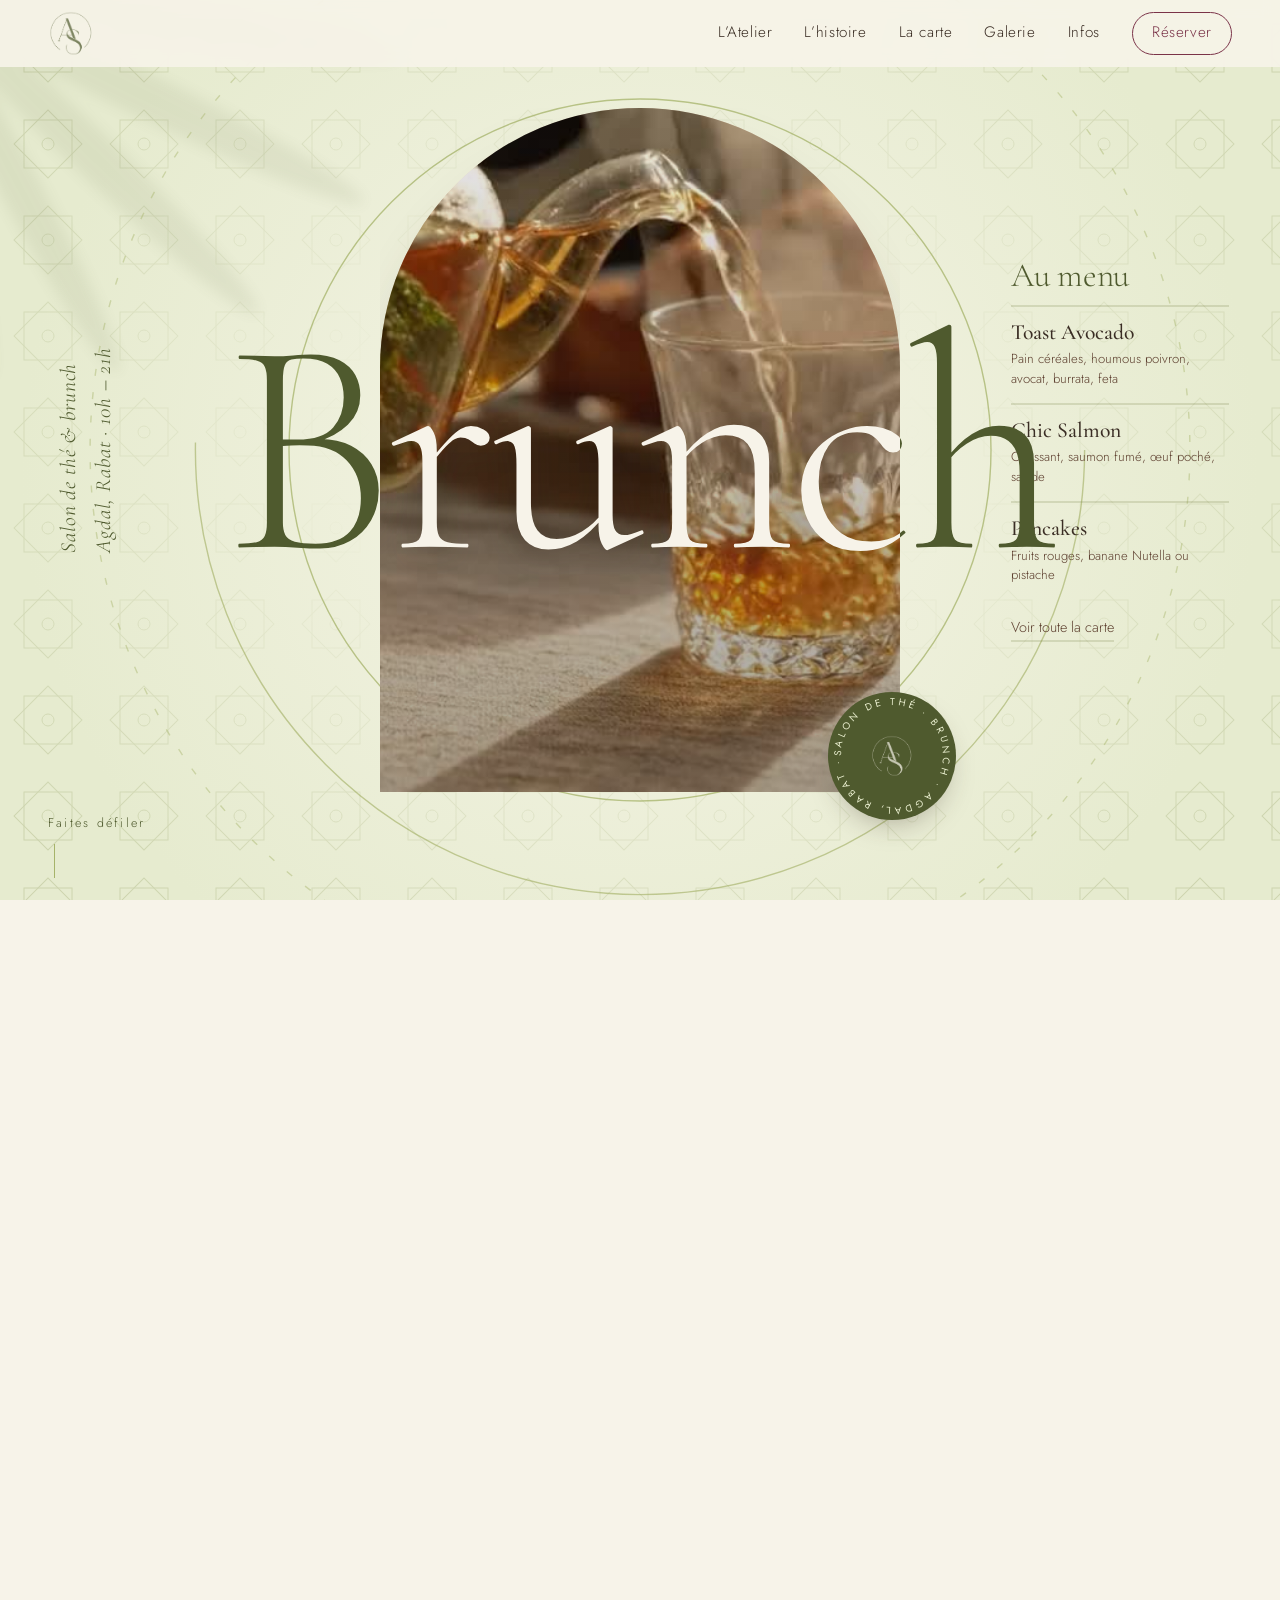
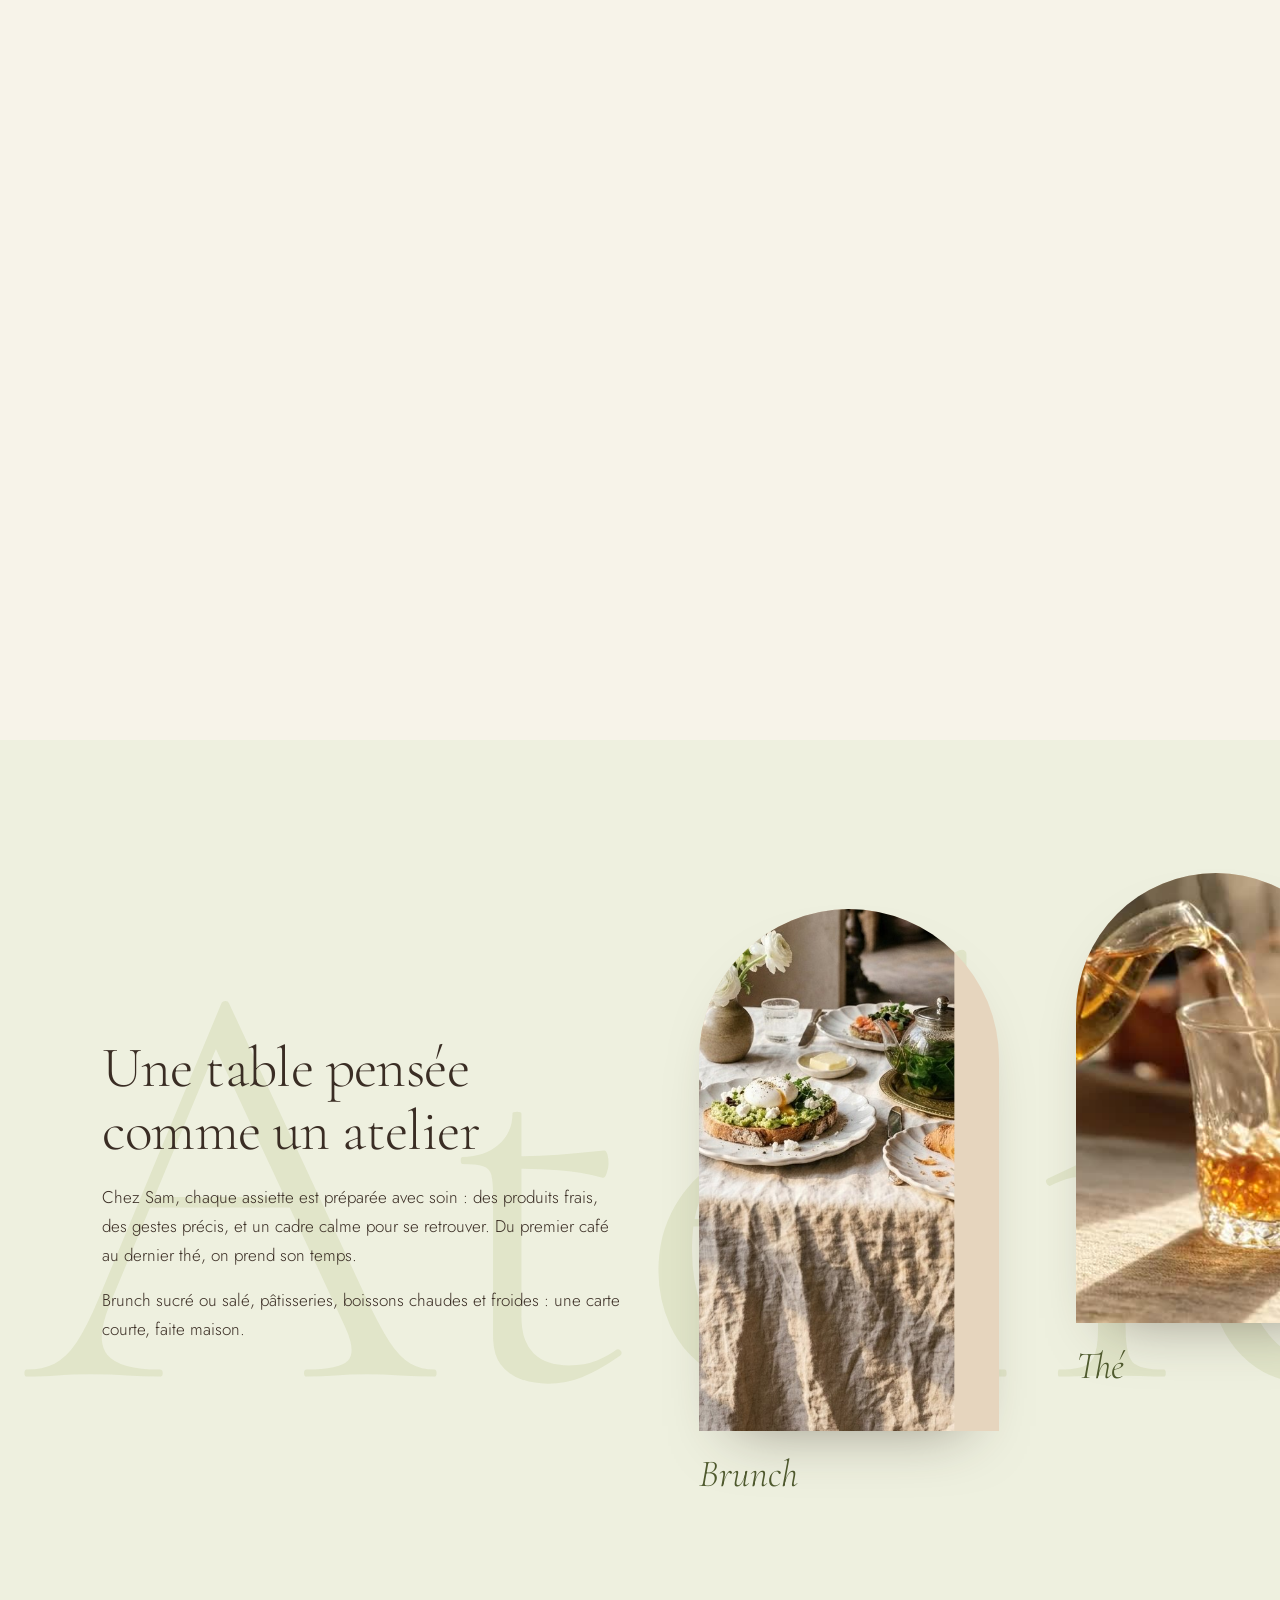
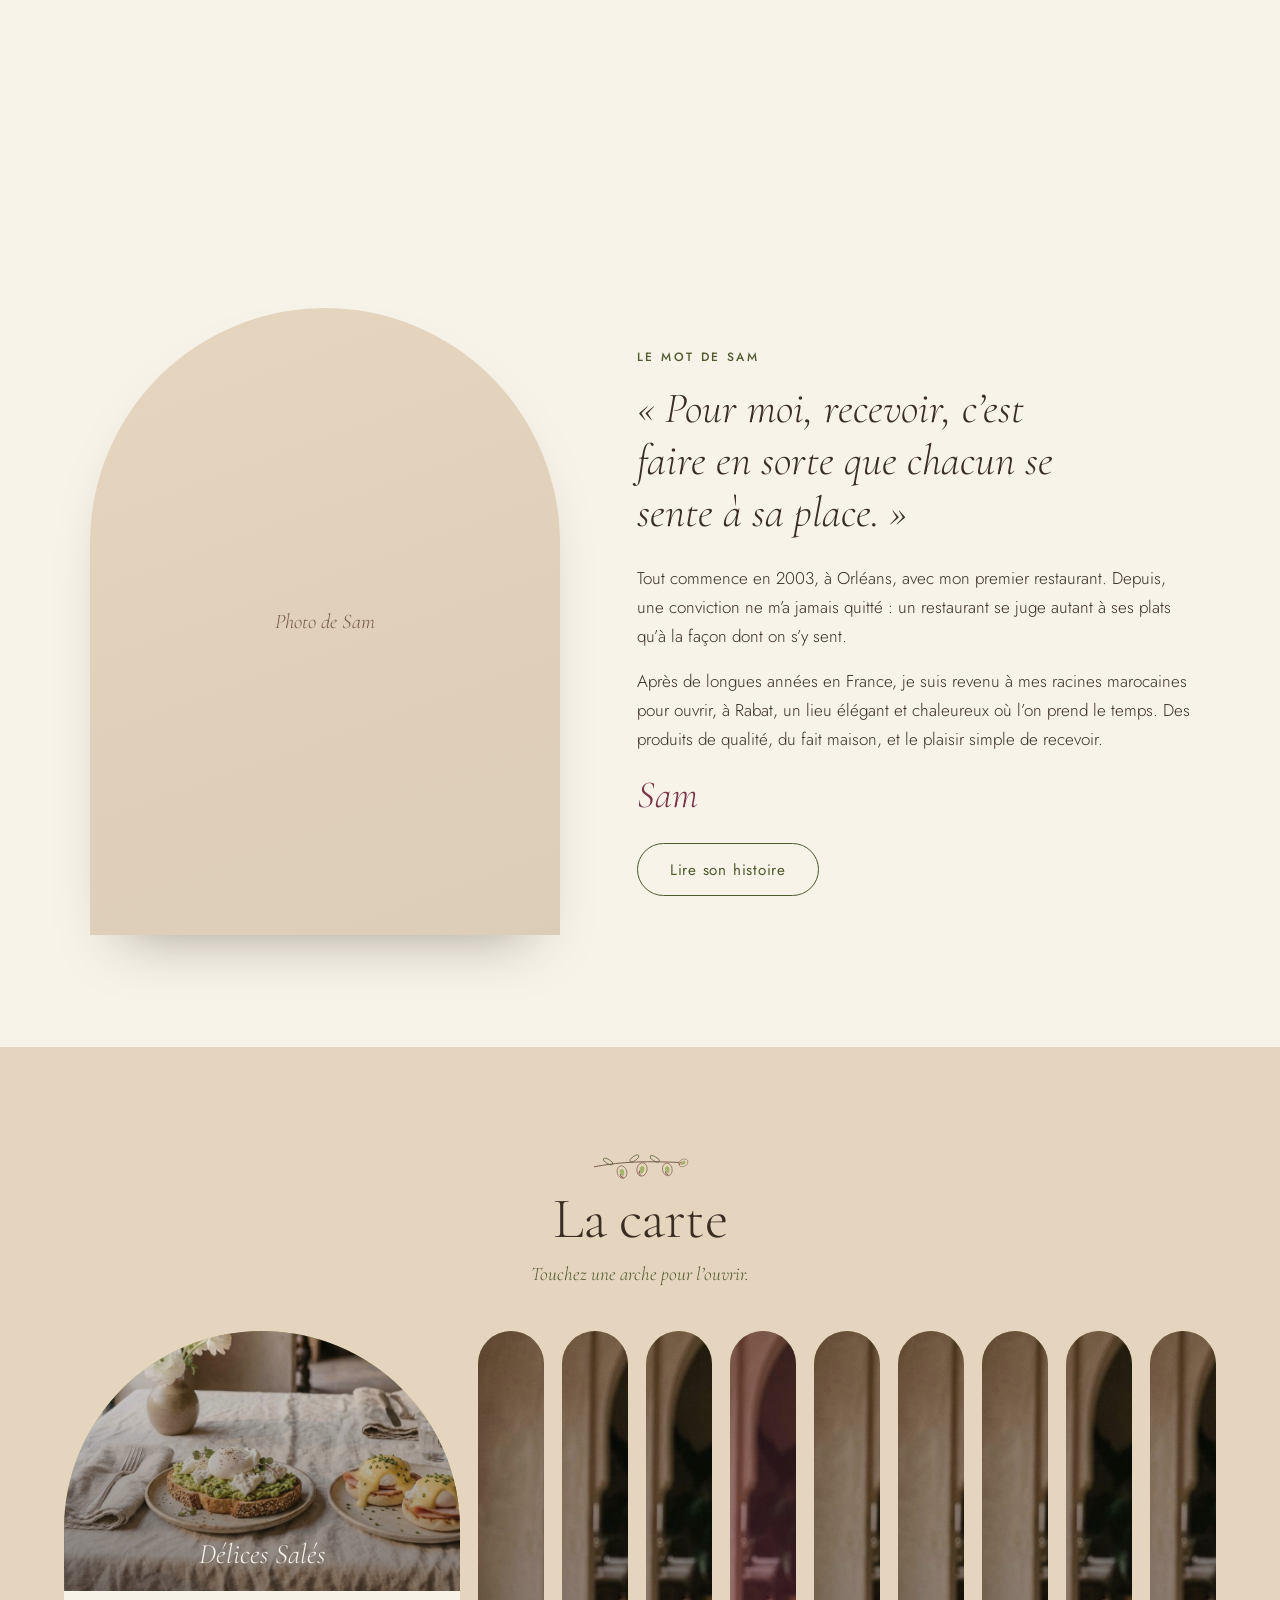
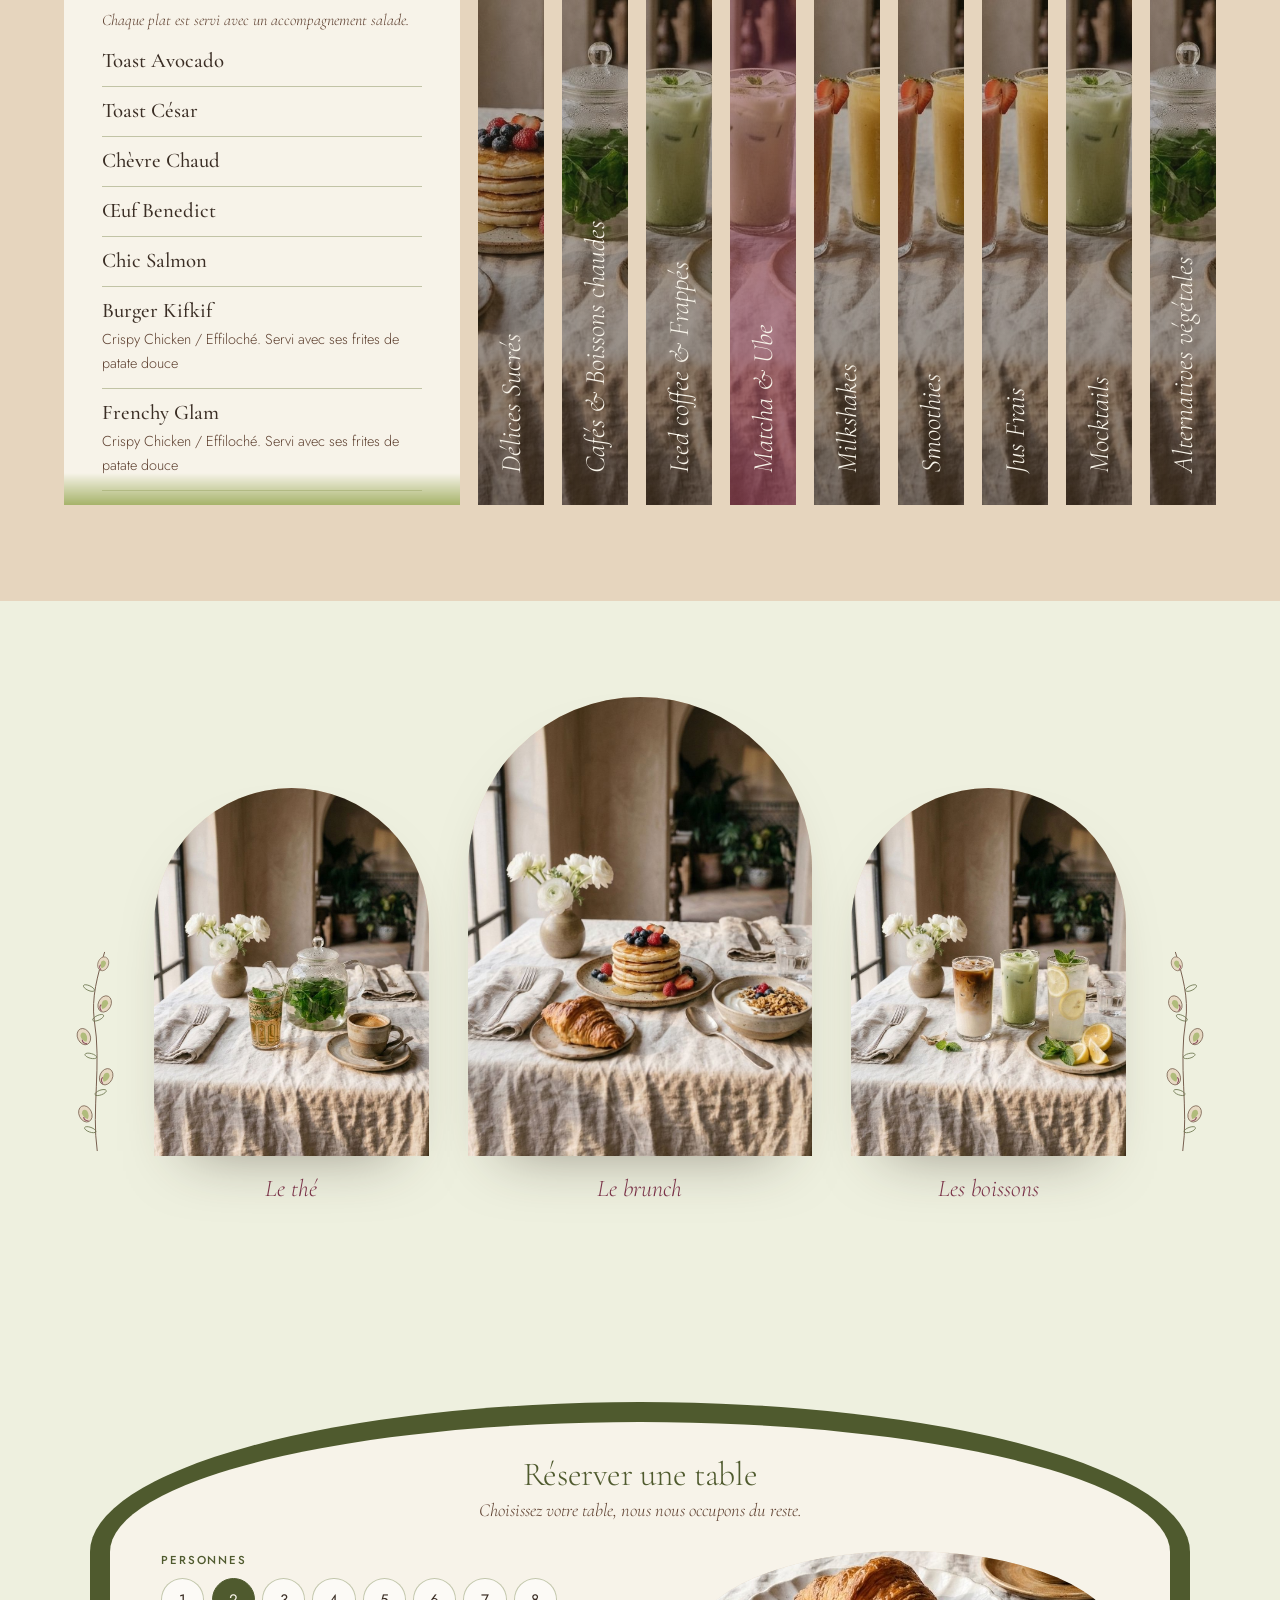
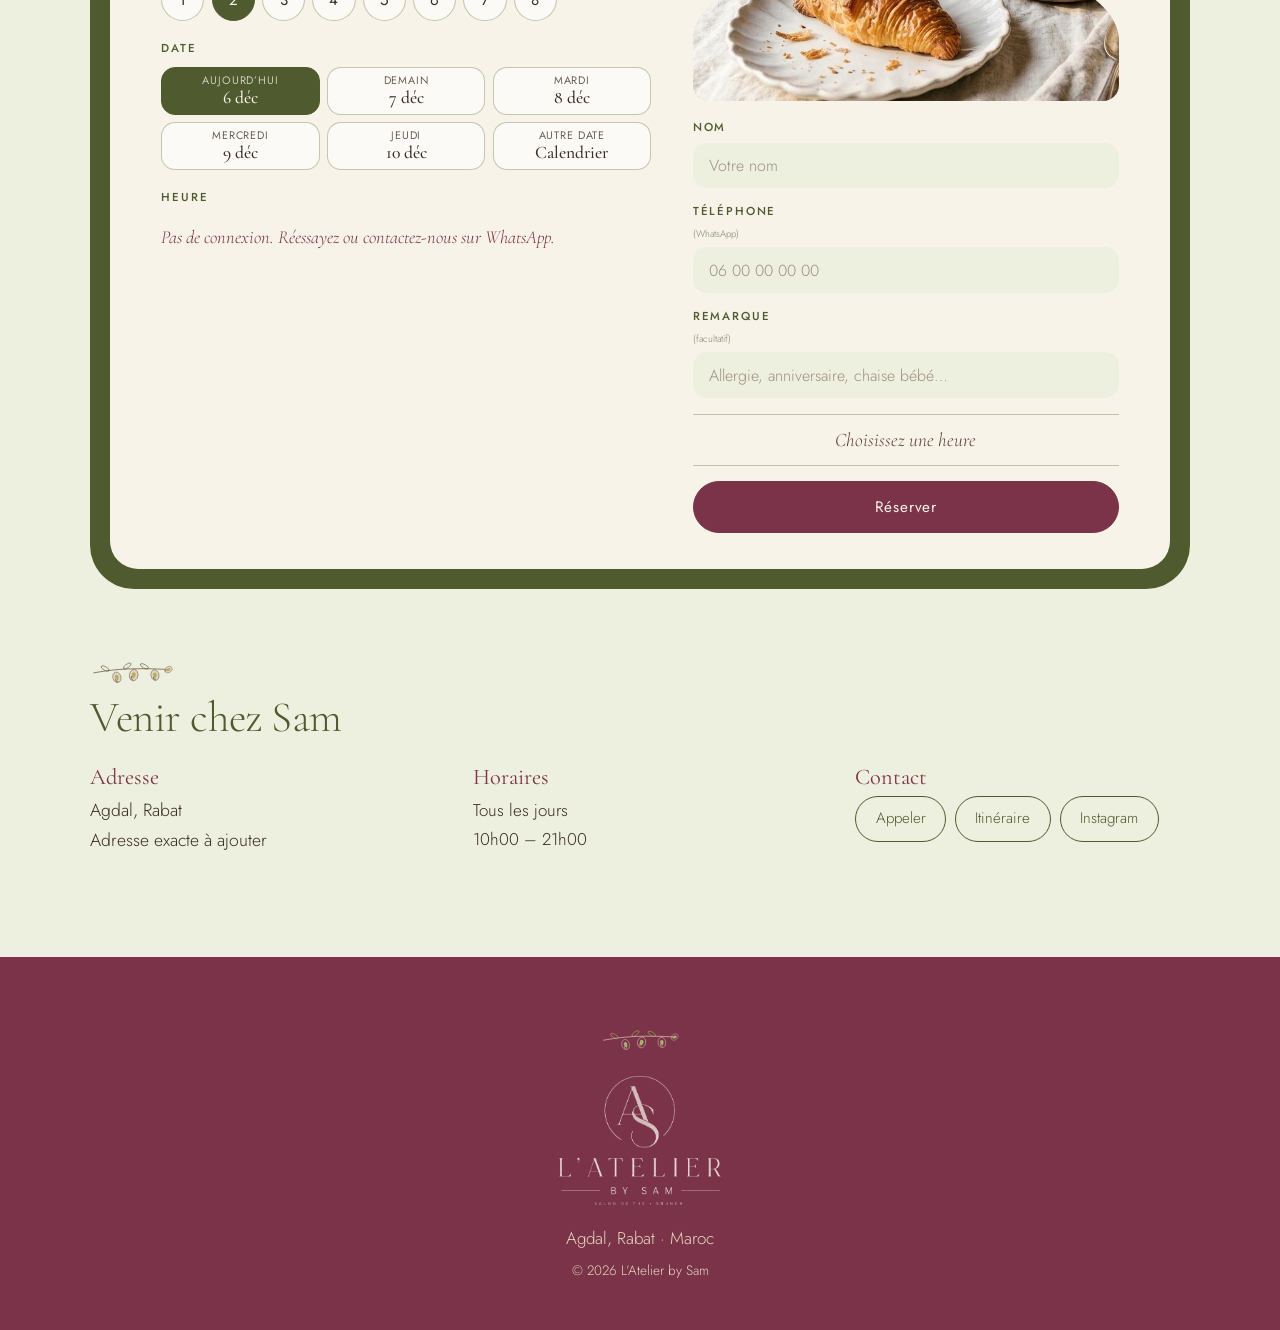
==== commit a591e8a8: "Add files via upload" ====
--- a/index.html
+++ b/index.html
@@ -42,7 +42,7 @@
       <aside class="side-r">
         <h2>Au menu</h2>
         <ul>
-          <li><b>Avocado Toast</b><span>Pain céréales, houmous poivron, avocat, burrata, feta</span></li>
+          <li><b>Toast Avocado</b><span>Pain céréales, houmous poivron, avocat, burrata, feta</span></li>
           <li><b>Chic Salmon</b><span>Croissant, saumon fumé, œuf poché, salade</span></li>
           <li><b>Pancakes</b><span>Fruits rouges, banane Nutella ou pistache</span></li>
         </ul>
--- a/css/style.css
+++ b/css/style.css
@@ -363,3 +363,6 @@
 .resa-done .btn{display:inline-block;width:auto}
 .linklike{background:none;border:0;padding:0;font:inherit;color:var(--taupe);text-decoration:underline;cursor:pointer}
 .resa-card[hidden],.resa-done[hidden]{display:none}
+
+/* Menu: opmerking onder de categorietitel */
+.acc-note{font-family:var(--serif);font-style:italic;color:var(--taupe);font-size:1rem;margin:.6rem 0 .2rem;max-width:none}
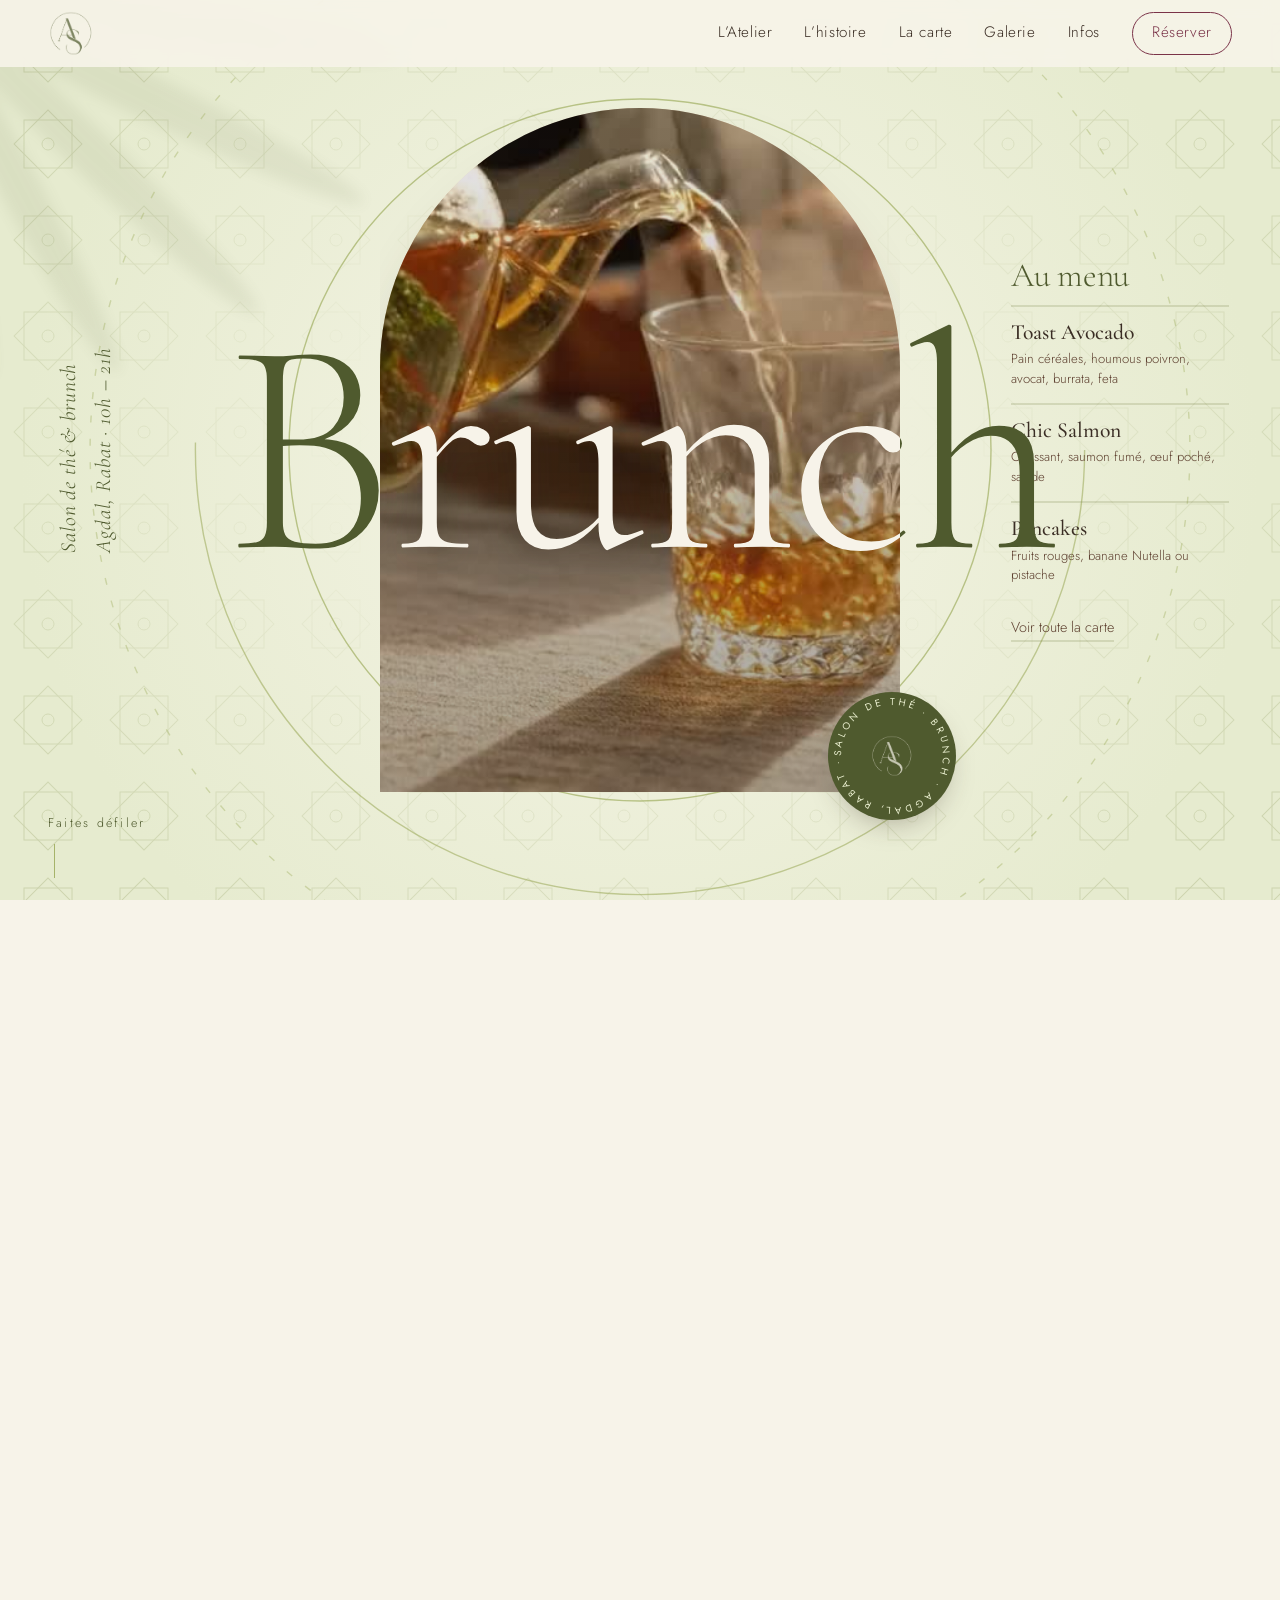
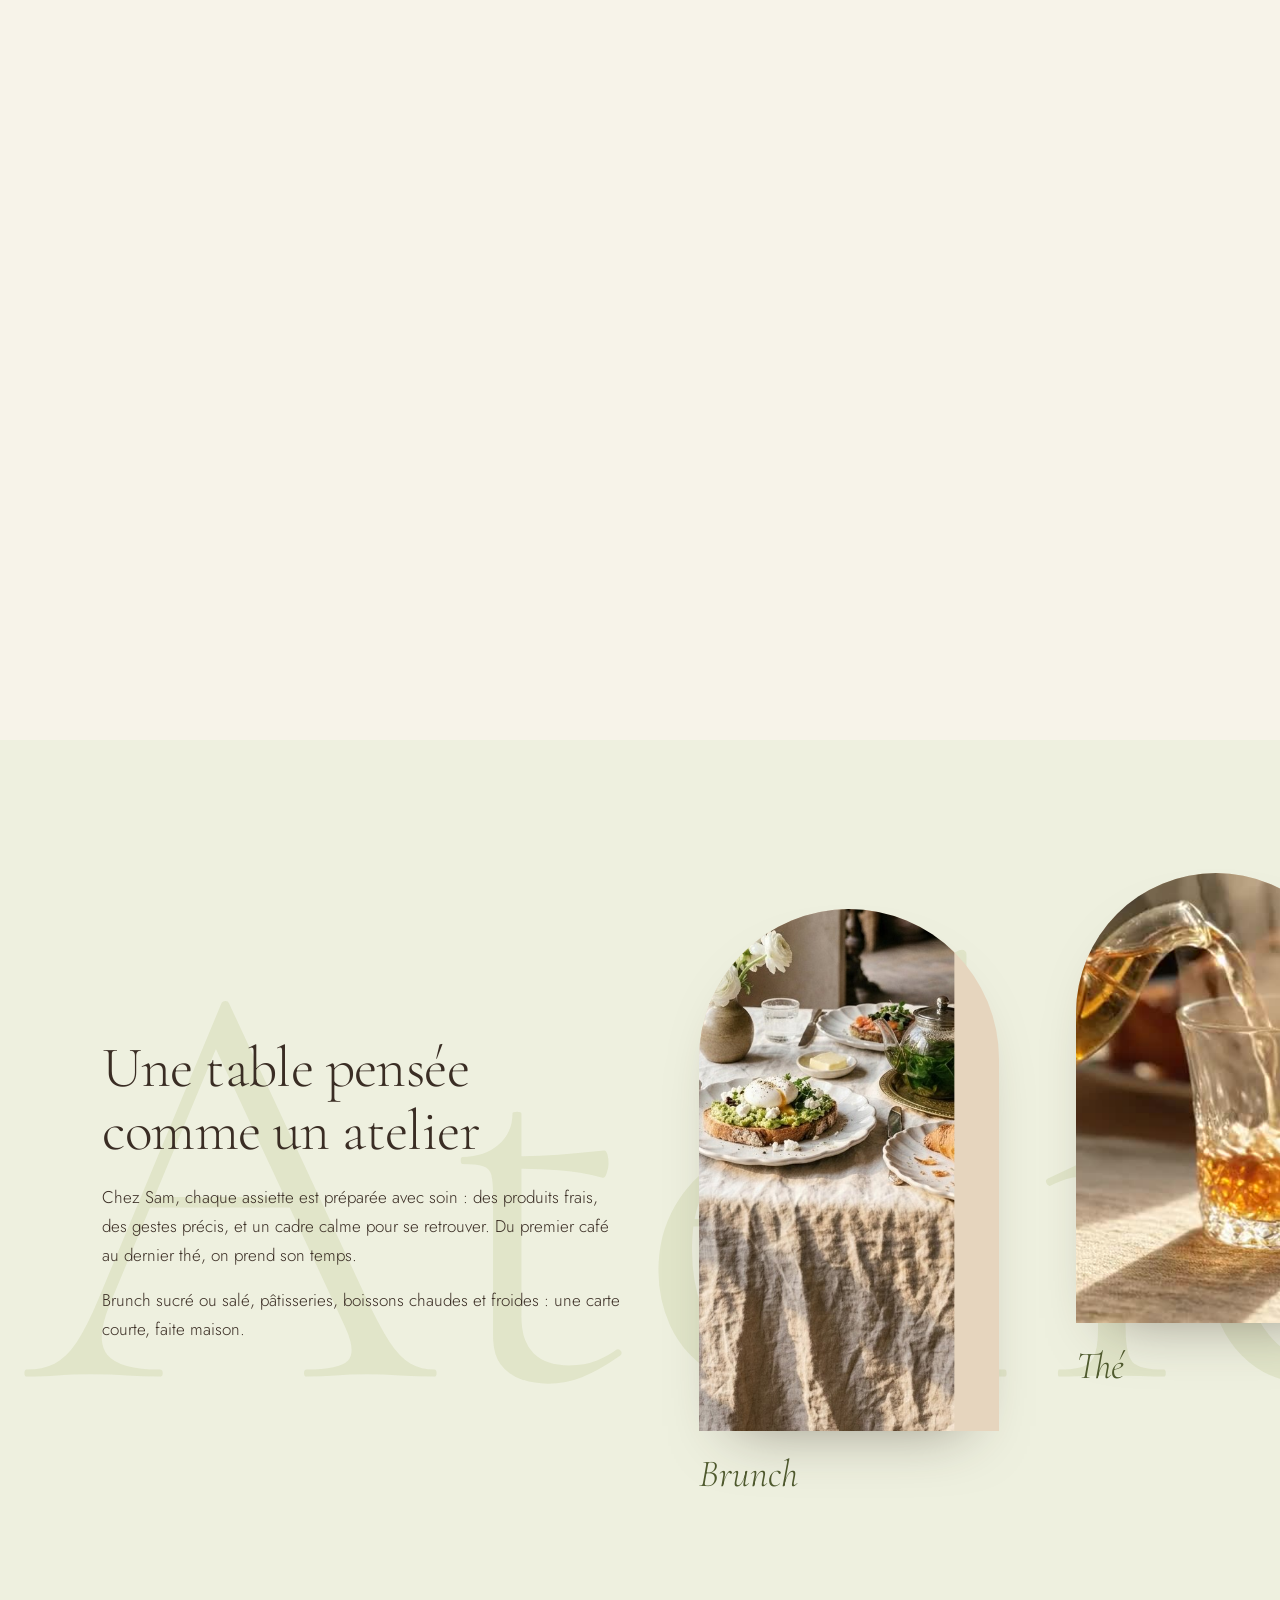
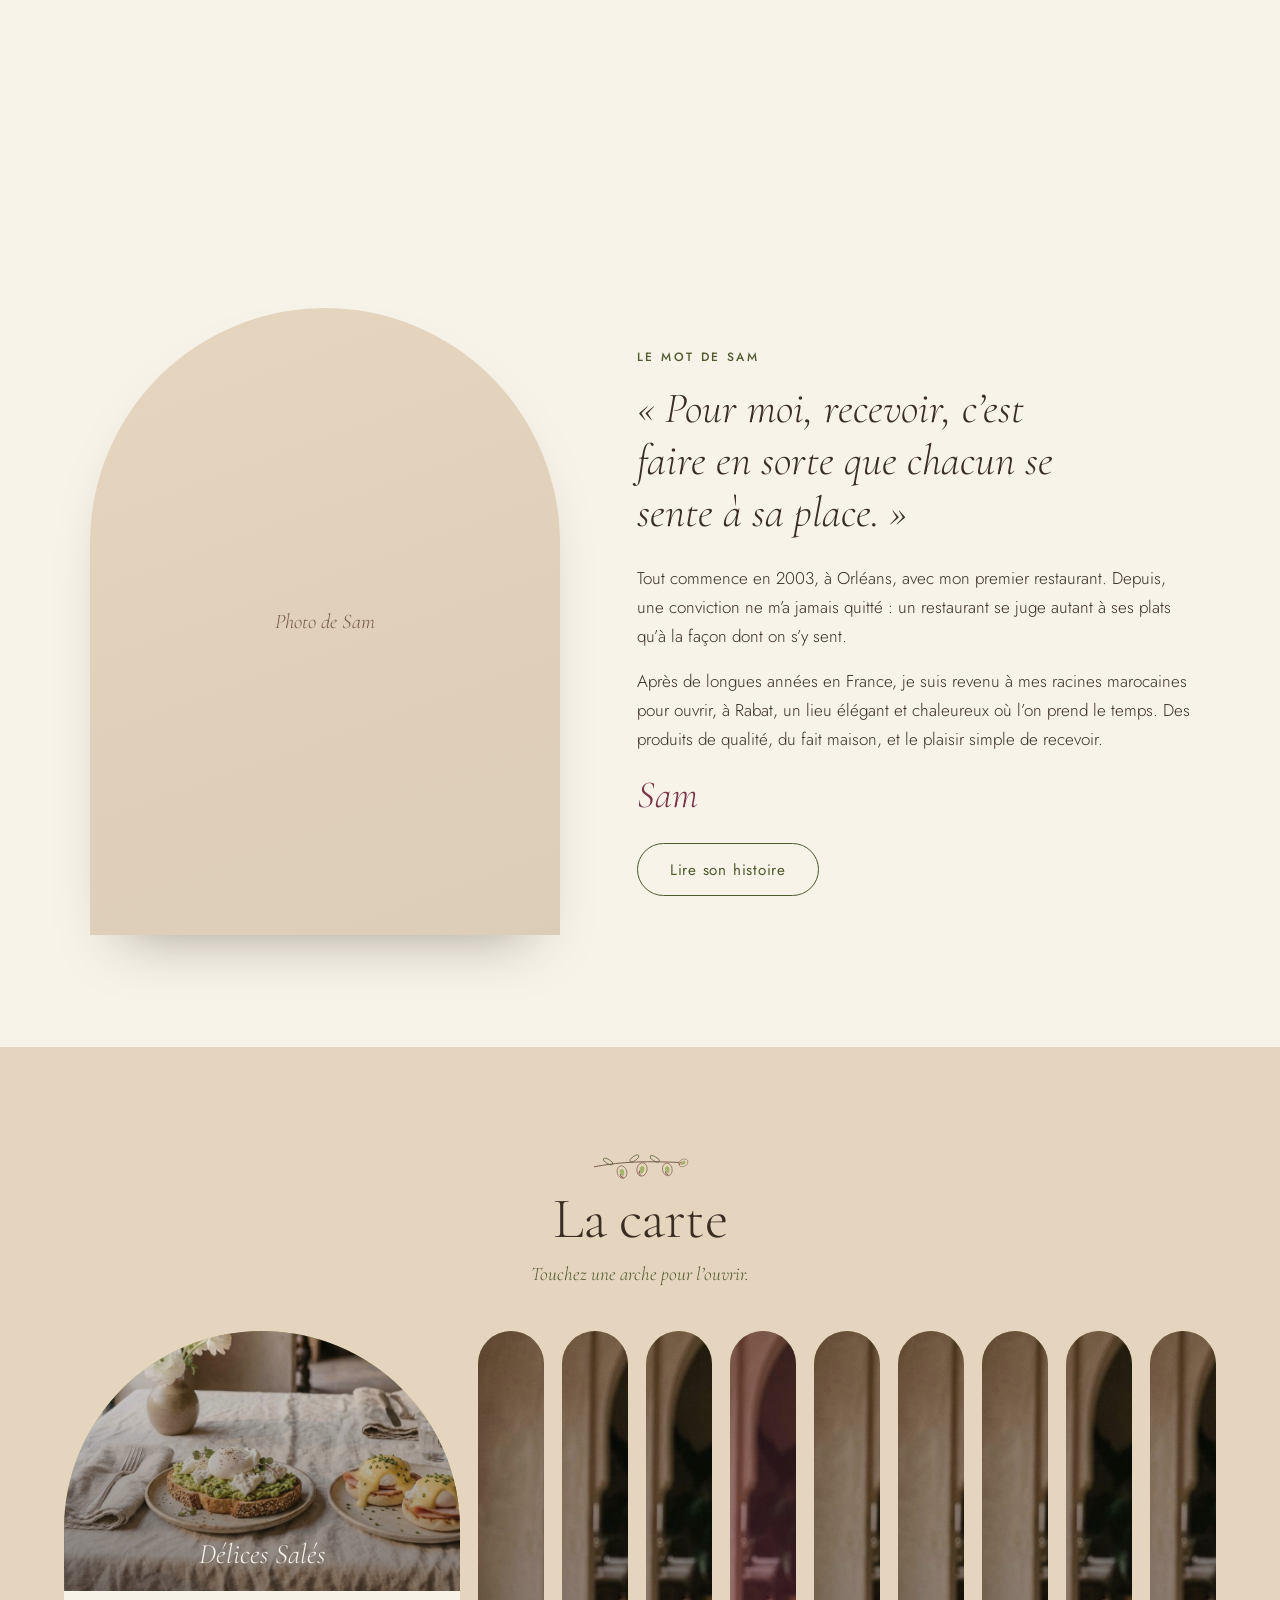
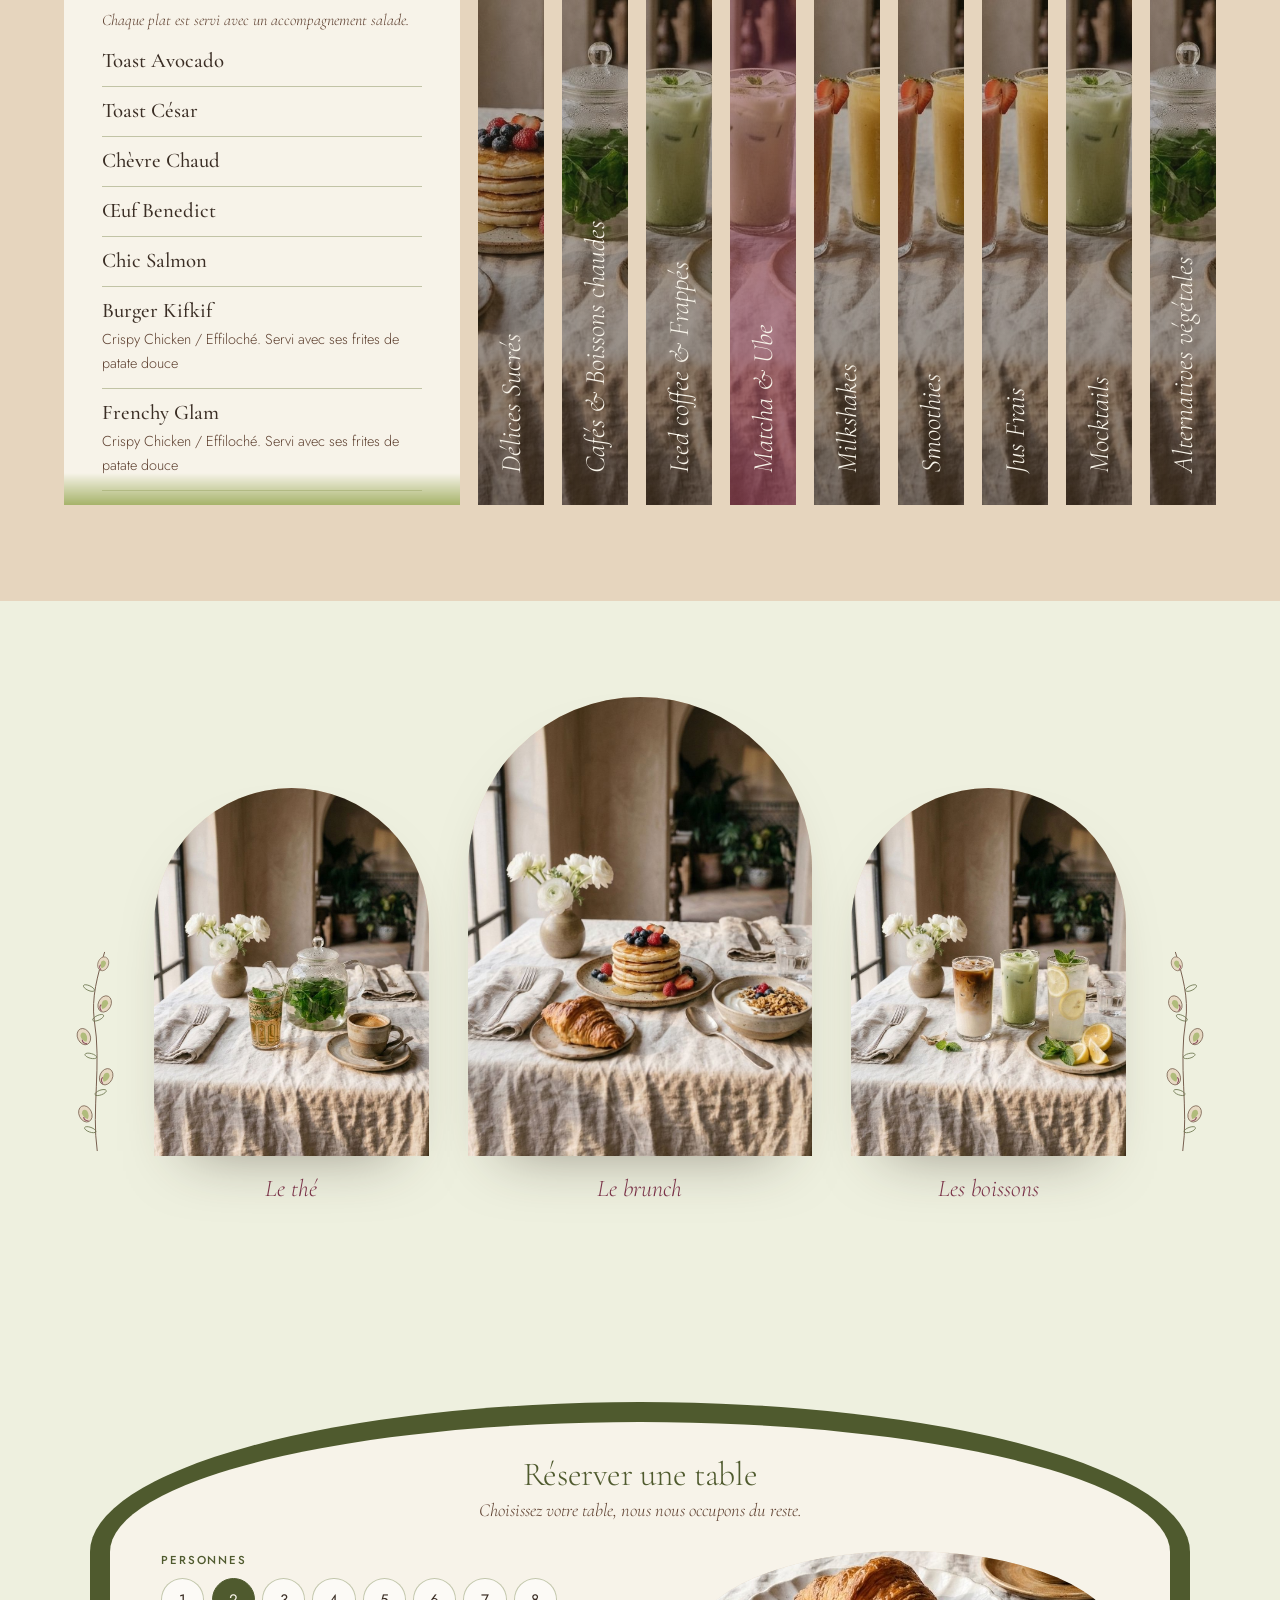
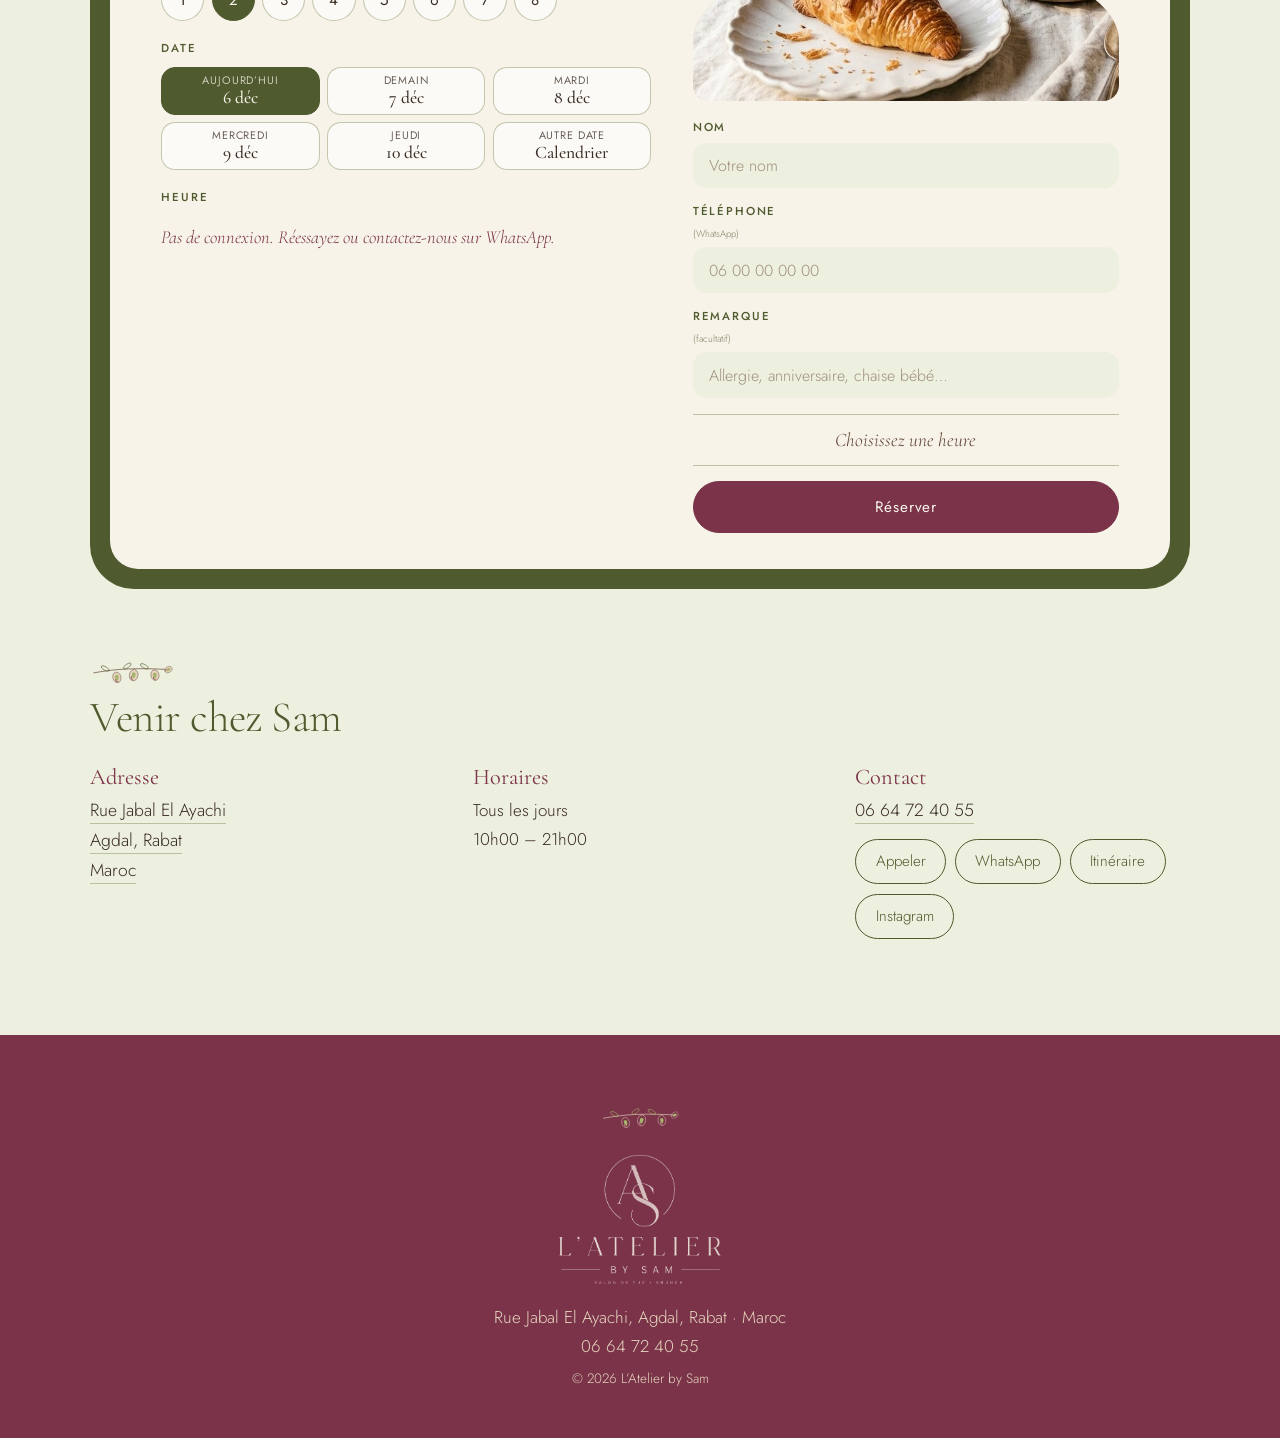
==== commit 5e2547c5: "Add files via upload" ====
--- a/index.html
+++ b/index.html
@@ -11,6 +11,9 @@
 <link rel="preconnect" href="https://fonts.gstatic.com" crossorigin>
 <link href="https://fonts.googleapis.com/css2?family=Cormorant+Garamond:ital,wght@0,300;0,400;0,500;1,300;1,400&family=Jost:wght@300;400;500&display=swap" rel="stylesheet">
 <link rel="stylesheet" href="css/style.css">
+<script type="application/ld+json">
+{"@context":"https://schema.org","@type":"CafeOrCoffeeShop","name":"L’Atelier by Sam","description":"Salon de thé et brunch à Agdal, Rabat.","telephone":"+212664724055","address":{"@type":"PostalAddress","streetAddress":"Rue Jabal El Ayachi","addressLocality":"Agdal, Rabat","addressCountry":"MA"},"openingHoursSpecification":[{"@type":"OpeningHoursSpecification","dayOfWeek":["Monday","Tuesday","Wednesday","Thursday","Friday","Saturday","Sunday"],"opens":"10:00","closes":"21:00"}]}
+</script>
 </head>
 <body>
 
@@ -157,13 +160,15 @@
     <div class="resa-info" id="infos">
       <img class="spr spr-l" src="assets/deco/noten.svg" alt="" aria-hidden="true" width="100" height="37">
       <h2>Venir chez Sam</h2>
-      <div><h3>Adresse</h3><p class="lead">Agdal, Rabat<br><span data-edit>Adresse exacte à ajouter</span></p></div>
+      <div><h3>Adresse</h3><address class="lead"><a class="addr" href="https://www.google.com/maps/search/?api=1&query=L%27Atelier+by+Sam%2C+rue+Jabal+El+Ayachi%2C+Agdal%2C+Rabat" target="_blank" rel="noopener">Rue Jabal El Ayachi<br>Agdal, Rabat<br>Maroc</a></address></div>
       <div><h3>Horaires</h3><p>Tous les jours<br>10h00 – 21h00</p></div>
       <div><h3>Contact</h3>
+        <p class="lead"><a class="addr" href="tel:+212664724055">06 64 72 40 55</a></p>
         <div class="pills">
-          <a class="pill" href="tel:+212600000000" data-edit>Appeler</a>
-          <a class="pill" href="https://www.google.com/maps/search/?api=1&query=L%27Atelier+by+Sam+Agdal+Rabat" target="_blank" rel="noopener">Itinéraire</a>
-          <a class="pill" href="https://instagram.com/" target="_blank" rel="noopener" data-edit>Instagram</a>
+          <a class="pill" href="tel:+212664724055">Appeler</a>
+          <a class="pill" href="https://wa.me/212664724055" target="_blank" rel="noopener">WhatsApp</a>
+          <a class="pill" href="https://www.google.com/maps/search/?api=1&query=L%27Atelier+by+Sam%2C+rue+Jabal+El+Ayachi%2C+Agdal%2C+Rabat" target="_blank" rel="noopener">Itinéraire</a>
+          <a class="pill" href="https://www.instagram.com/latelierbysam_/" target="_blank" rel="noopener">Instagram</a>
         </div>
       </div>
     </div>
@@ -175,14 +180,15 @@
 <footer>
   <img class="spr" src="assets/deco/noten-licht.svg" alt="" aria-hidden="true" width="90" height="34">
   <img src="assets/logo-light.png" alt="L’Atelier by Sam" width="200" height="159">
-  <p>Agdal, Rabat · Maroc</p>
+  <p>Rue Jabal El Ayachi, Agdal, Rabat · Maroc</p>
+  <p><a href="tel:+212664724055">06 64 72 40 55</a></p>
   <p class="small">© <span id="y">2026</span> L’Atelier by Sam</p>
 </footer>
 
 <nav class="bar" id="bar" aria-label="Actions rapides">
   <a class="main" href="#reserver">Réserver</a>
   <a id="bar-wa" href="#reserver" target="_blank" rel="noopener">WhatsApp</a>
-  <a href="https://www.google.com/maps/search/?api=1&query=L%27Atelier+by+Sam+Agdal+Rabat" target="_blank" rel="noopener">Itinéraire</a>
+  <a href="https://www.google.com/maps/search/?api=1&query=L%27Atelier+by+Sam%2C+rue+Jabal+El+Ayachi%2C+Agdal%2C+Rabat" target="_blank" rel="noopener">Itinéraire</a>
 </nav>
 
 <script src="js/menu.js"></script>
--- a/css/style.css
+++ b/css/style.css
@@ -209,6 +209,12 @@
 footer img{margin:0 auto 1rem;width:170px}
 footer img.spr{width:80px;margin-bottom:1.4rem}
 footer p{margin:0 auto;color:var(--sand)}
+footer p a{color:inherit;text-decoration:none}
+footer p a:hover{text-decoration:underline}
+.resa-info address{font-style:normal}
+.resa-info .addr{color:inherit;text-decoration:none;border-bottom:1px solid var(--line)}
+.resa-info .addr:hover{border-bottom-color:var(--olive)}
+.resa-info .pills{margin-top:.8rem}
 .small{font-size:.85rem;margin-top:.4rem}
 
 /* Hero: décor desktop (rings, ombres, zellige, menu) */
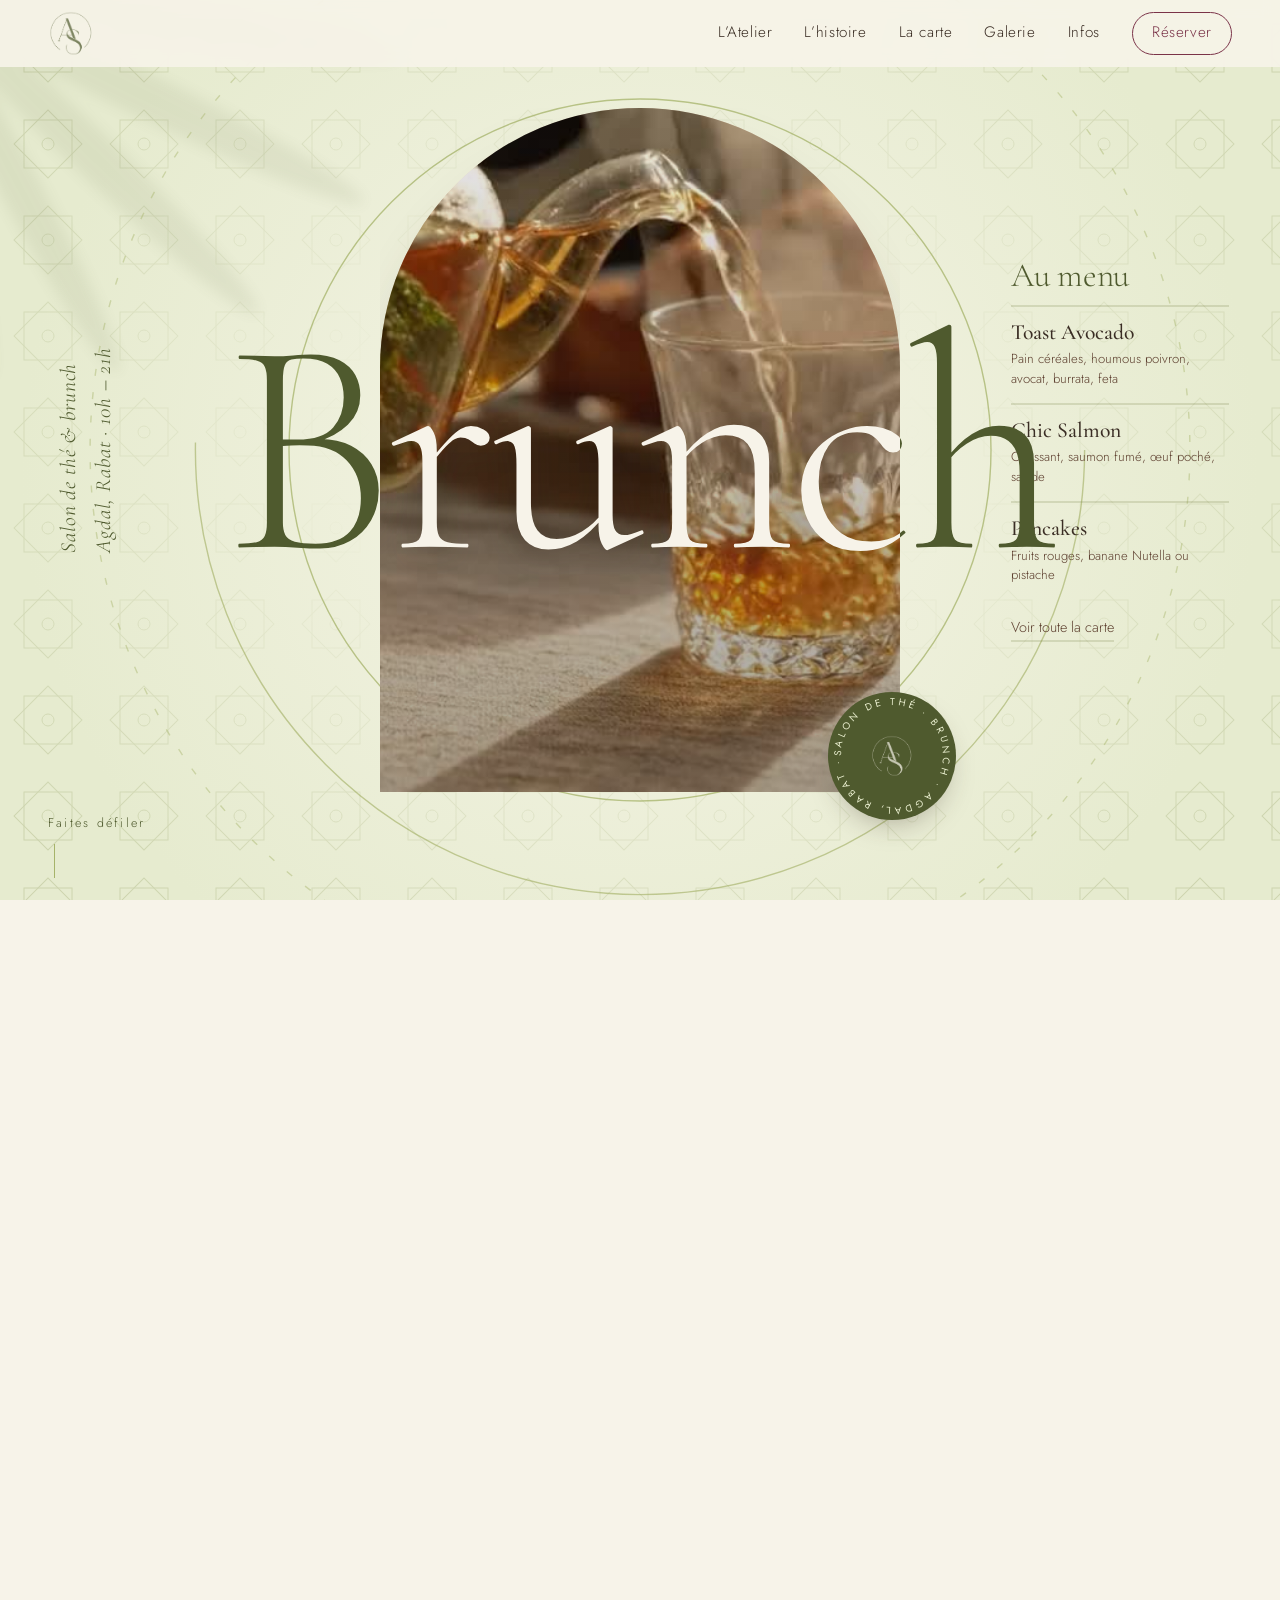
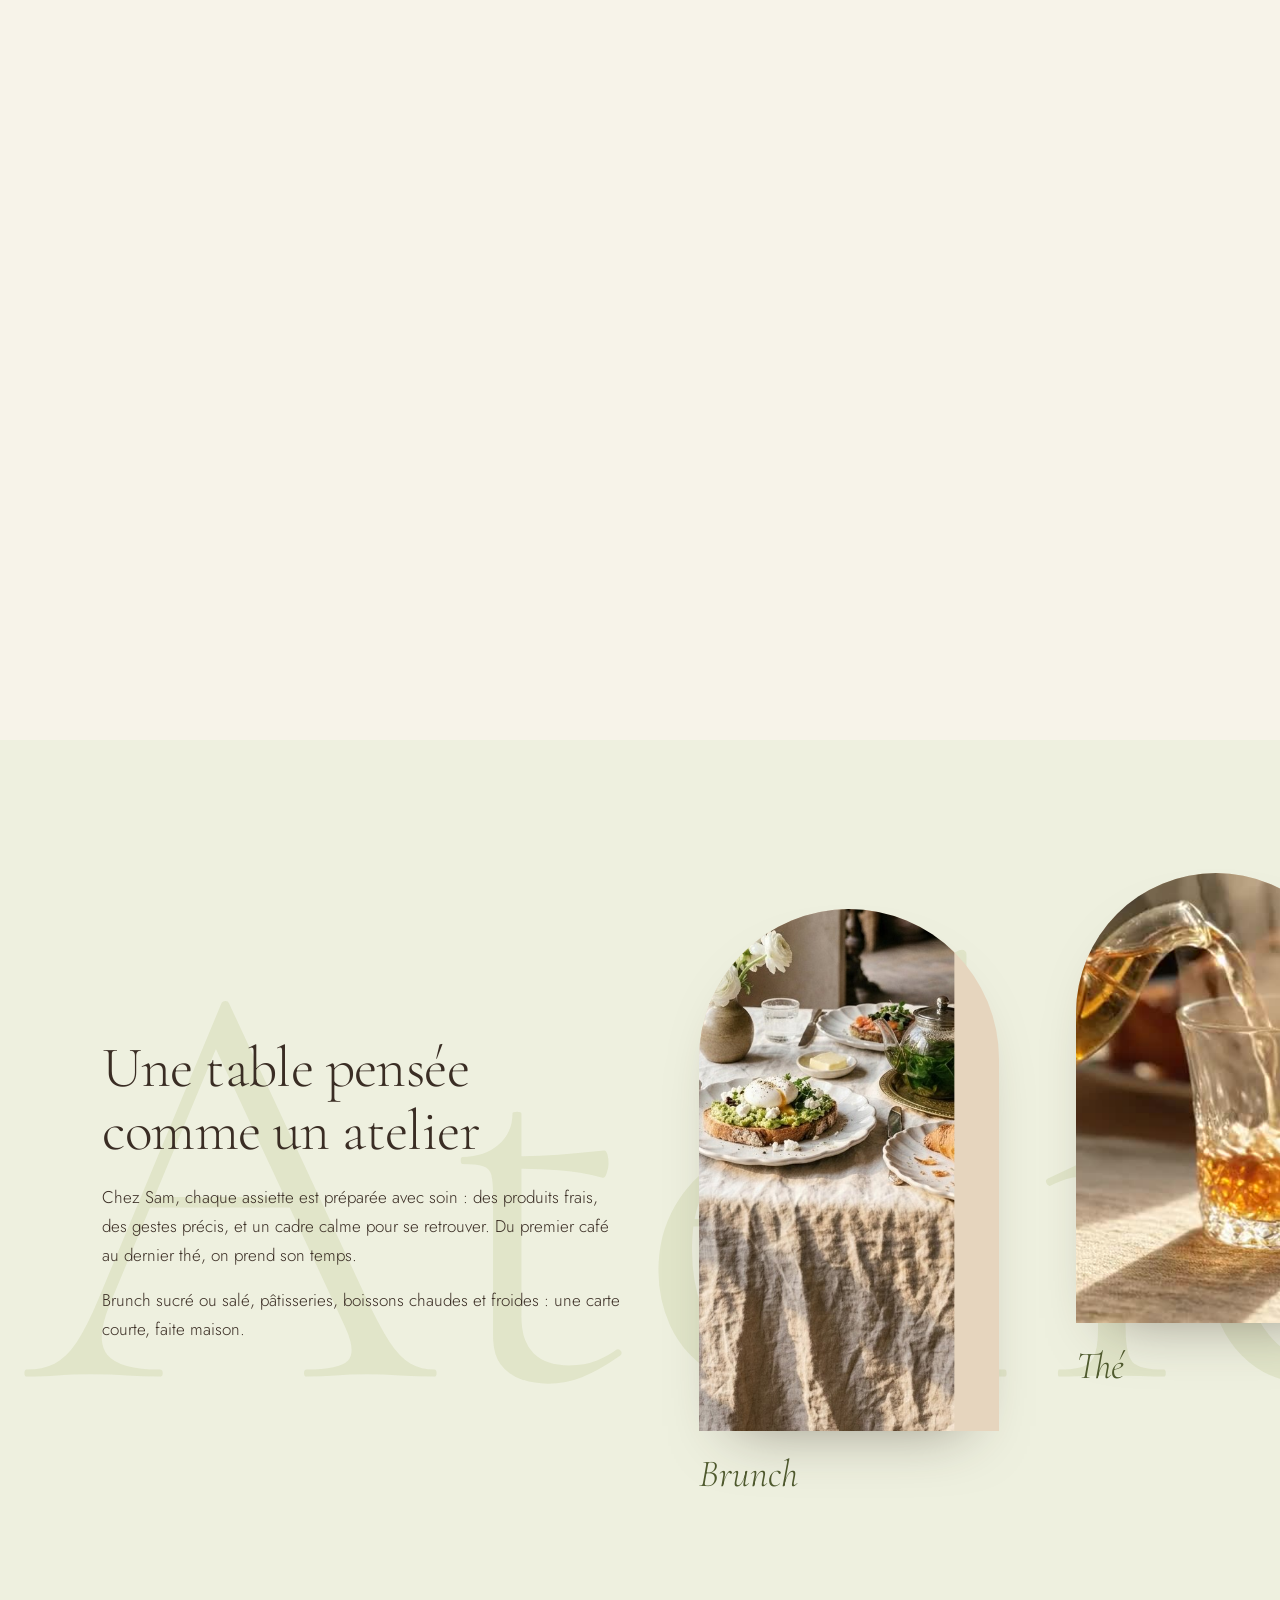
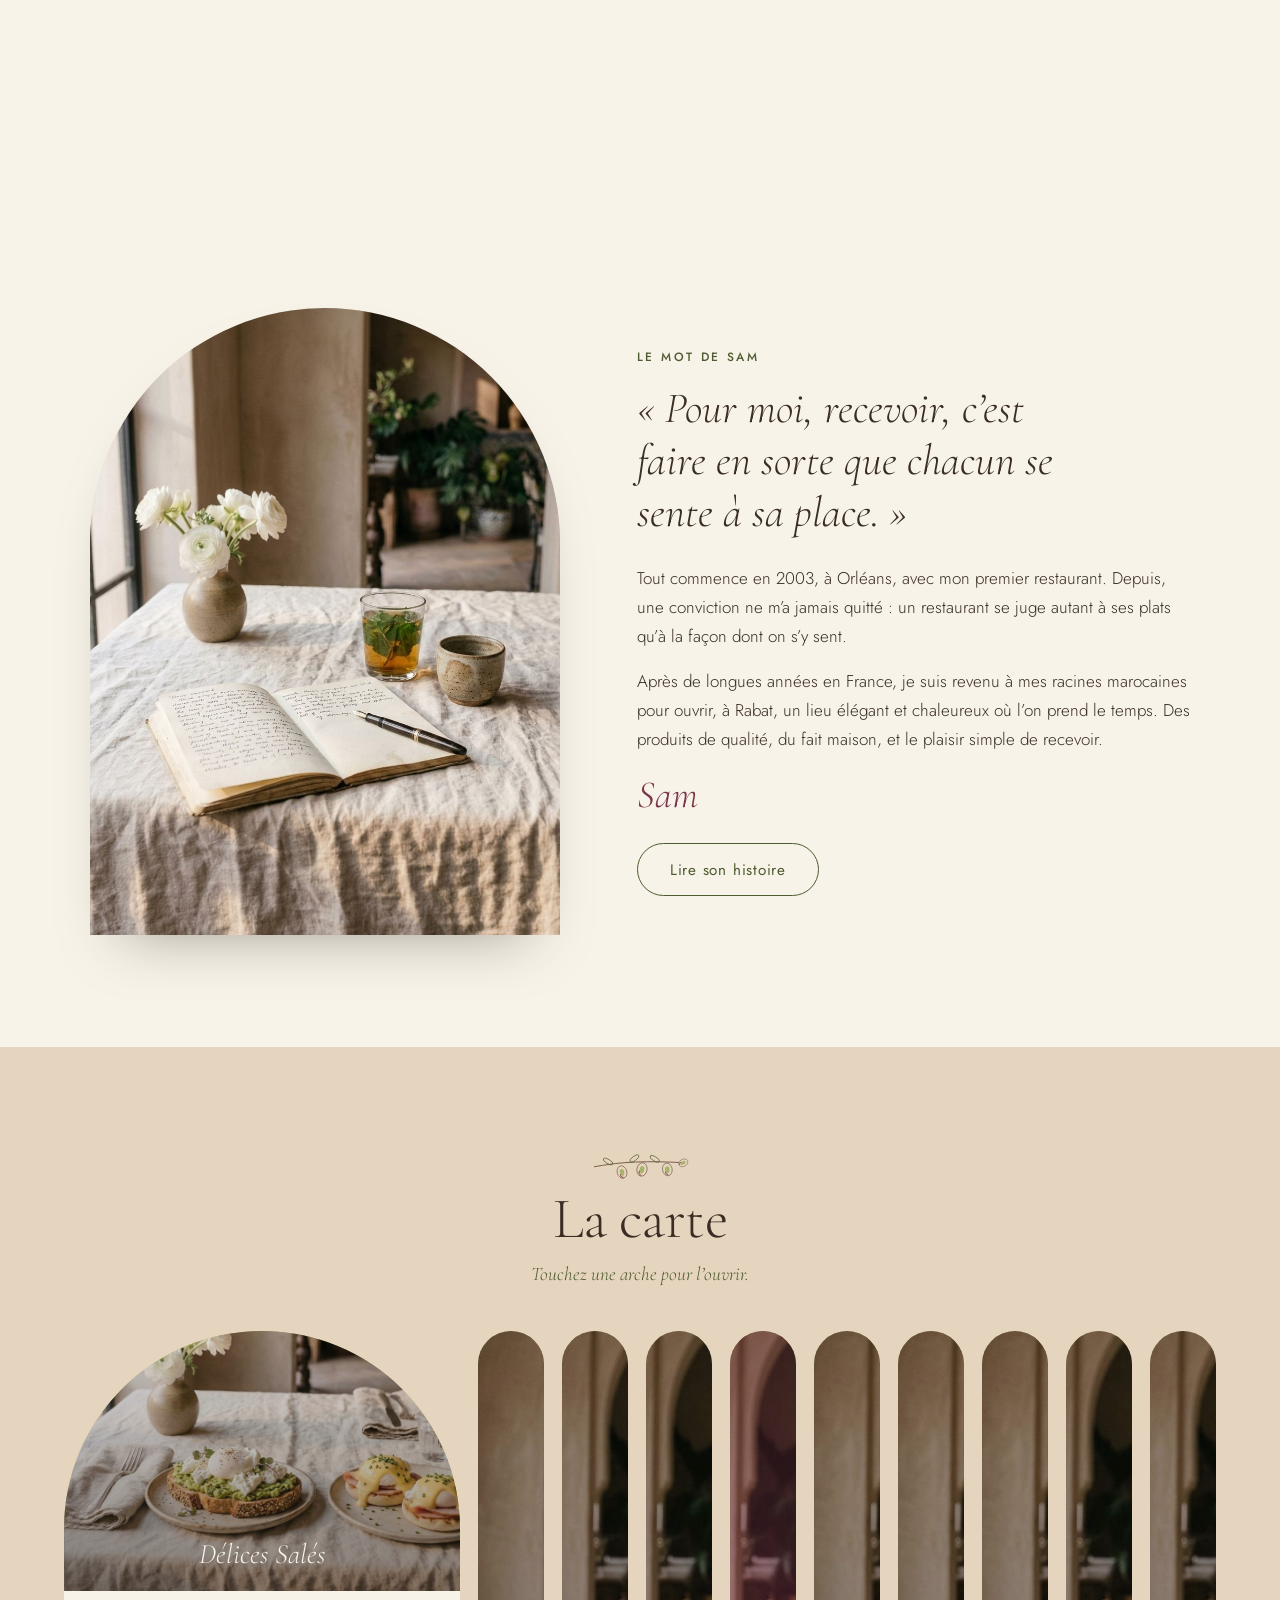
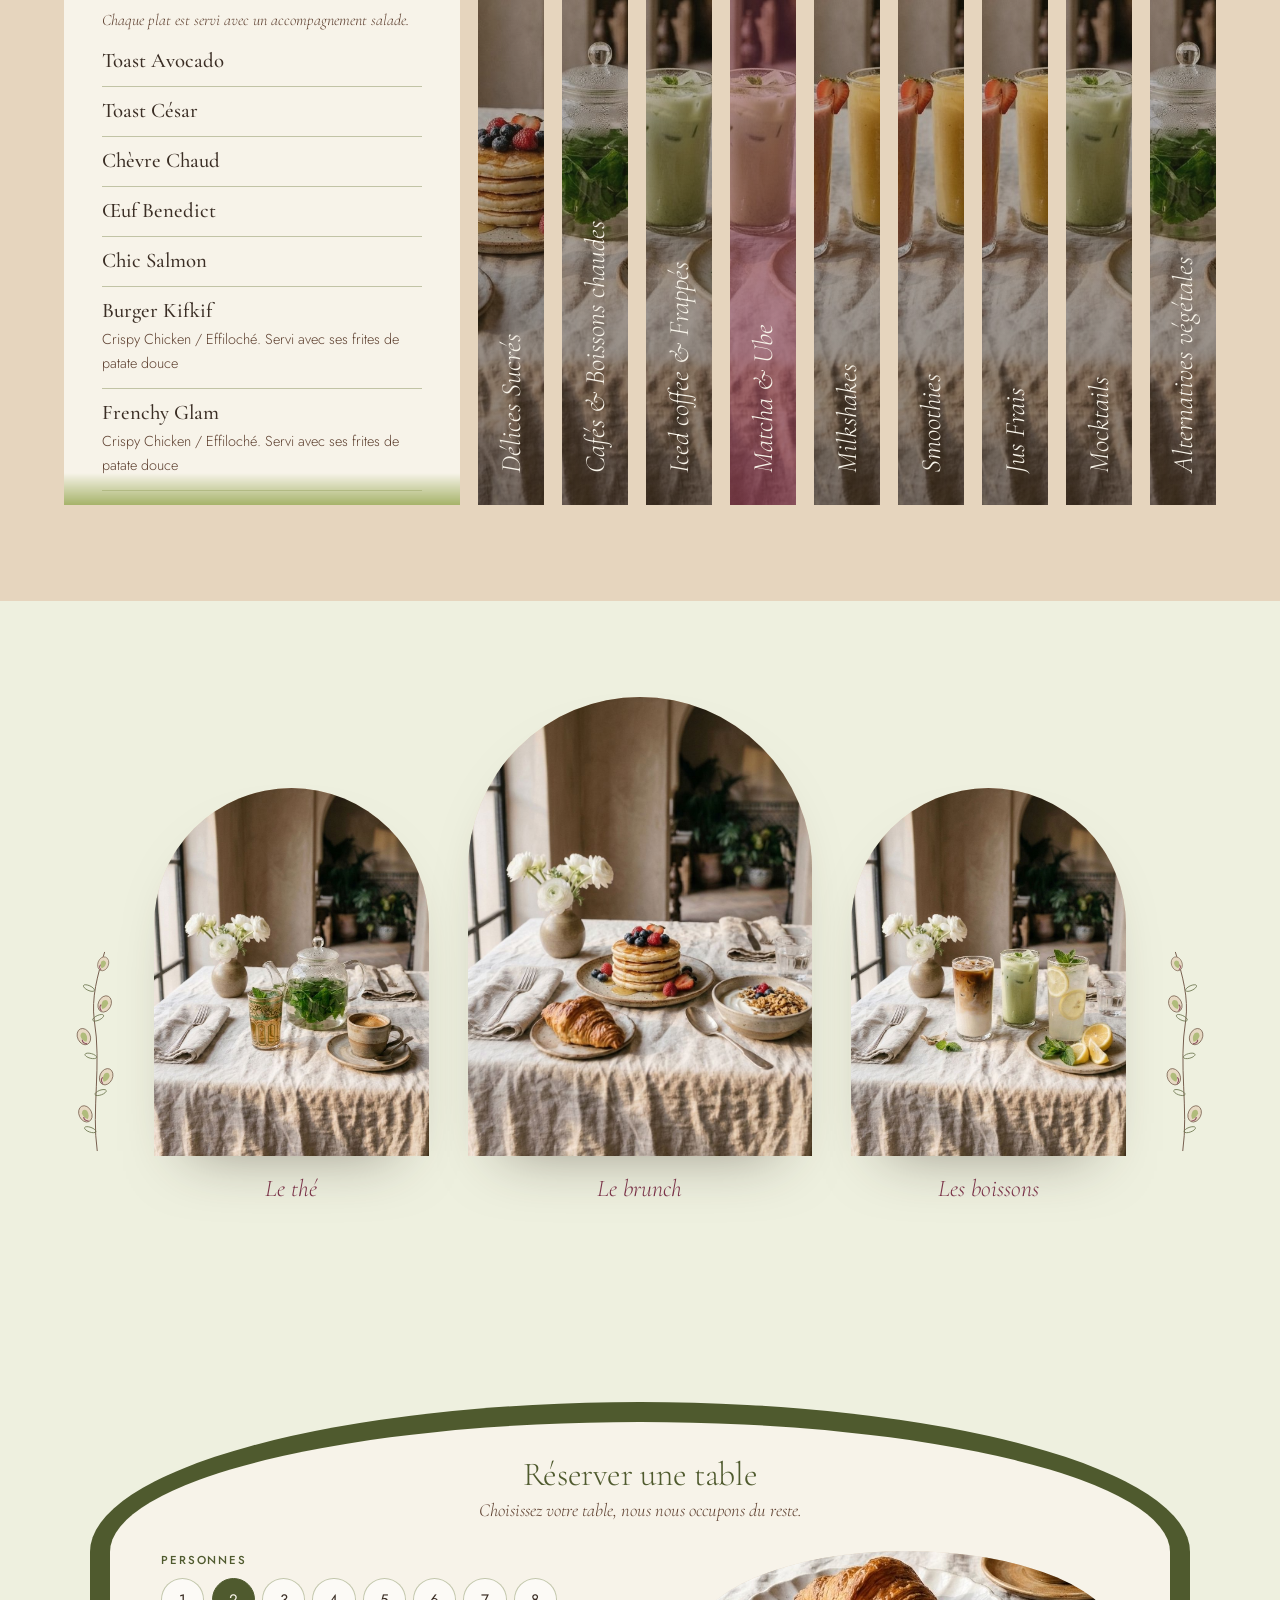
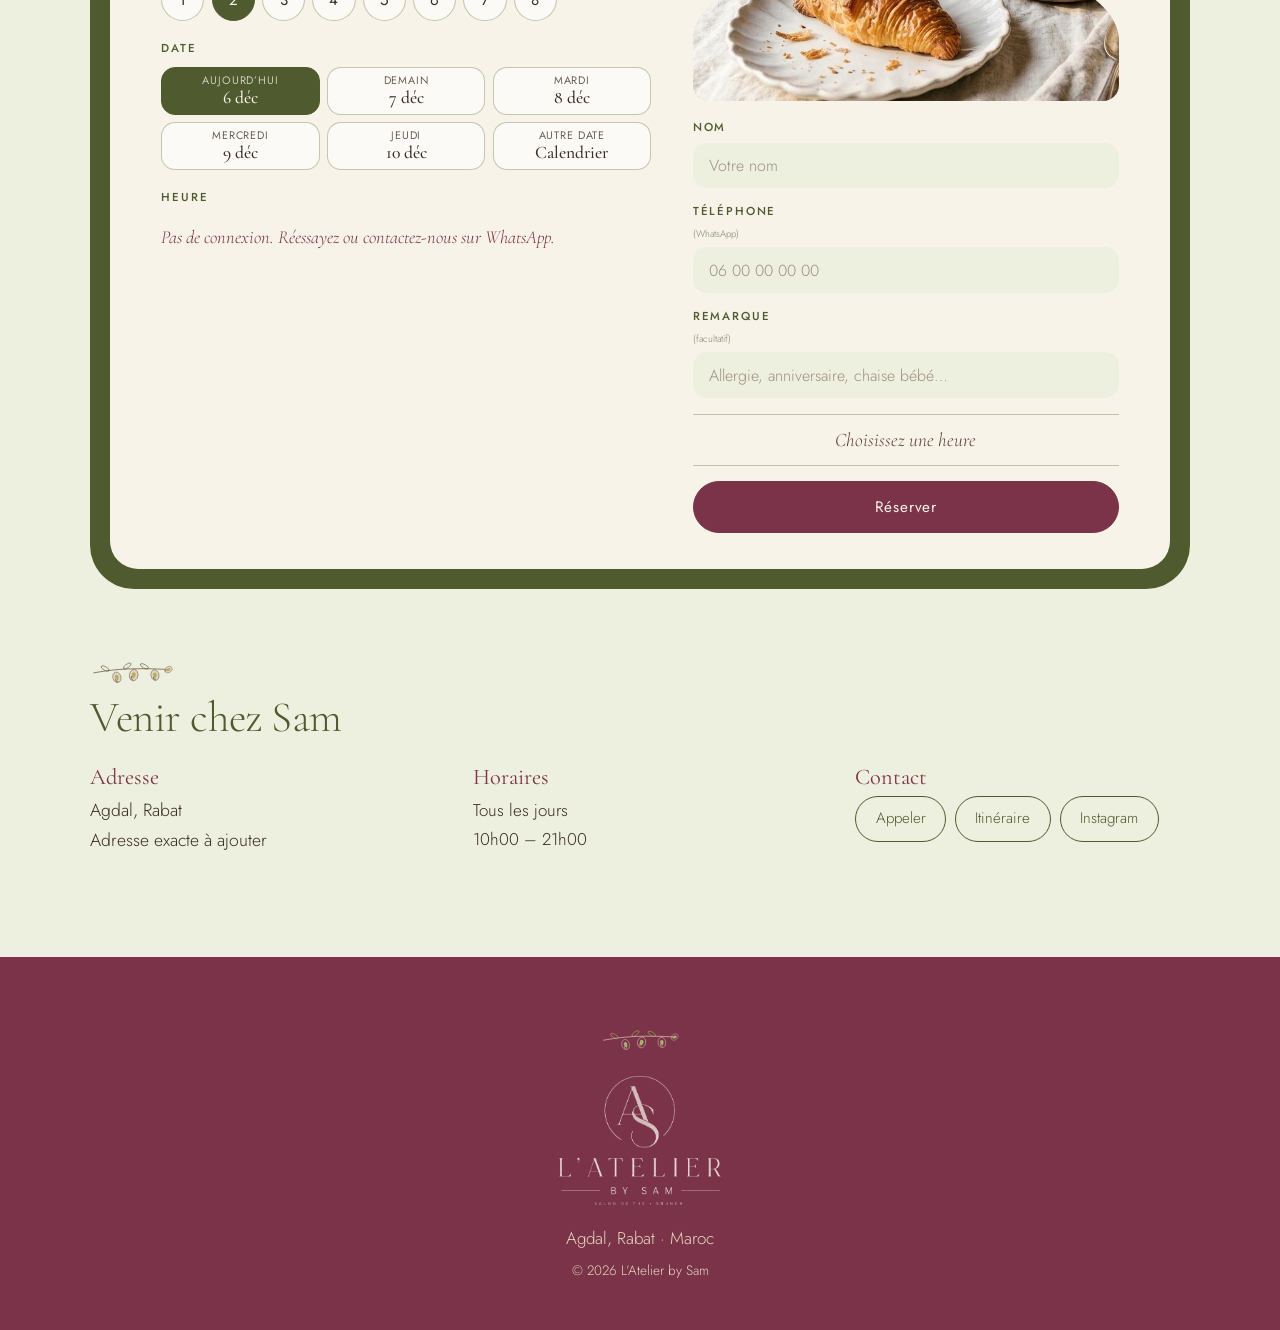
==== commit 8c26a416: "Add files via upload" ====
--- a/index.html
+++ b/index.html
@@ -11,9 +11,6 @@
 <link rel="preconnect" href="https://fonts.gstatic.com" crossorigin>
 <link href="https://fonts.googleapis.com/css2?family=Cormorant+Garamond:ital,wght@0,300;0,400;0,500;1,300;1,400&family=Jost:wght@300;400;500&display=swap" rel="stylesheet">
 <link rel="stylesheet" href="css/style.css">
-<script type="application/ld+json">
-{"@context":"https://schema.org","@type":"CafeOrCoffeeShop","name":"L’Atelier by Sam","description":"Salon de thé et brunch à Agdal, Rabat.","telephone":"+212664724055","address":{"@type":"PostalAddress","streetAddress":"Rue Jabal El Ayachi","addressLocality":"Agdal, Rabat","addressCountry":"MA"},"openingHoursSpecification":[{"@type":"OpeningHoursSpecification","dayOfWeek":["Monday","Tuesday","Wednesday","Thursday","Friday","Saturday","Sunday"],"opens":"10:00","closes":"21:00"}]}
-</script>
 </head>
 <body>
 
@@ -105,8 +102,7 @@
 <section class="sam" id="sam">
   <div class="sam-wrap">
     <figure class="sam-photo">
-      <!-- Foto van Sam: upload als assets/photos/sam.jpg, dan verschijnt hij vanzelf -->
-      <img src="assets/photos/sam.jpg" alt="Sam, fondateur de L’Atelier by Sam" width="600" height="800" loading="lazy" onerror="this.remove()">
+      <img src="assets/photos/sam-schrift.jpg" alt="Un carnet ouvert et une plume sur une table en lin, avec un verre de thé à la menthe et des renoncules blanches" width="896" height="1200" loading="lazy">
     </figure>
     <div class="sam-text">
       <p class="eyebrow">Le mot de Sam</p>
@@ -160,15 +156,13 @@
     <div class="resa-info" id="infos">
       <img class="spr spr-l" src="assets/deco/noten.svg" alt="" aria-hidden="true" width="100" height="37">
       <h2>Venir chez Sam</h2>
-      <div><h3>Adresse</h3><address class="lead"><a class="addr" href="https://www.google.com/maps/search/?api=1&query=L%27Atelier+by+Sam%2C+rue+Jabal+El+Ayachi%2C+Agdal%2C+Rabat" target="_blank" rel="noopener">Rue Jabal El Ayachi<br>Agdal, Rabat<br>Maroc</a></address></div>
+      <div><h3>Adresse</h3><p class="lead">Agdal, Rabat<br><span data-edit>Adresse exacte à ajouter</span></p></div>
       <div><h3>Horaires</h3><p>Tous les jours<br>10h00 – 21h00</p></div>
       <div><h3>Contact</h3>
-        <p class="lead"><a class="addr" href="tel:+212664724055">06 64 72 40 55</a></p>
         <div class="pills">
-          <a class="pill" href="tel:+212664724055">Appeler</a>
-          <a class="pill" href="https://wa.me/212664724055" target="_blank" rel="noopener">WhatsApp</a>
-          <a class="pill" href="https://www.google.com/maps/search/?api=1&query=L%27Atelier+by+Sam%2C+rue+Jabal+El+Ayachi%2C+Agdal%2C+Rabat" target="_blank" rel="noopener">Itinéraire</a>
-          <a class="pill" href="https://www.instagram.com/latelierbysam_/" target="_blank" rel="noopener">Instagram</a>
+          <a class="pill" href="tel:+212600000000" data-edit>Appeler</a>
+          <a class="pill" href="https://www.google.com/maps/search/?api=1&query=L%27Atelier+by+Sam+Agdal+Rabat" target="_blank" rel="noopener">Itinéraire</a>
+          <a class="pill" href="https://instagram.com/" target="_blank" rel="noopener" data-edit>Instagram</a>
         </div>
       </div>
     </div>
@@ -180,15 +174,14 @@
 <footer>
   <img class="spr" src="assets/deco/noten-licht.svg" alt="" aria-hidden="true" width="90" height="34">
   <img src="assets/logo-light.png" alt="L’Atelier by Sam" width="200" height="159">
-  <p>Rue Jabal El Ayachi, Agdal, Rabat · Maroc</p>
-  <p><a href="tel:+212664724055">06 64 72 40 55</a></p>
+  <p>Agdal, Rabat · Maroc</p>
   <p class="small">© <span id="y">2026</span> L’Atelier by Sam</p>
 </footer>
 
 <nav class="bar" id="bar" aria-label="Actions rapides">
   <a class="main" href="#reserver">Réserver</a>
   <a id="bar-wa" href="#reserver" target="_blank" rel="noopener">WhatsApp</a>
-  <a href="https://www.google.com/maps/search/?api=1&query=L%27Atelier+by+Sam%2C+rue+Jabal+El+Ayachi%2C+Agdal%2C+Rabat" target="_blank" rel="noopener">Itinéraire</a>
+  <a href="https://www.google.com/maps/search/?api=1&query=L%27Atelier+by+Sam+Agdal+Rabat" target="_blank" rel="noopener">Itinéraire</a>
 </nav>
 
 <script src="js/menu.js"></script>
--- a/css/style.css
+++ b/css/style.css
@@ -209,12 +209,6 @@
 footer img{margin:0 auto 1rem;width:170px}
 footer img.spr{width:80px;margin-bottom:1.4rem}
 footer p{margin:0 auto;color:var(--sand)}
-footer p a{color:inherit;text-decoration:none}
-footer p a:hover{text-decoration:underline}
-.resa-info address{font-style:normal}
-.resa-info .addr{color:inherit;text-decoration:none;border-bottom:1px solid var(--line)}
-.resa-info .addr:hover{border-bottom-color:var(--olive)}
-.resa-info .pills{margin-top:.8rem}
 .small{font-size:.85rem;margin-top:.4rem}
 
 /* Hero: décor desktop (rings, ombres, zellige, menu) */
@@ -327,7 +321,6 @@
 .sam{background:var(--cream);padding:7rem clamp(1.2rem,6vw,6rem)}
 .sam-wrap{max-width:1100px;margin:0 auto;display:grid;grid-template-columns:minmax(0,.85fr) minmax(0,1fr);gap:clamp(2.5rem,6vw,6rem);align-items:center}
 .sam-photo{margin:0;position:relative;aspect-ratio:3/4;border-radius:999px 999px 0 0;overflow:hidden;background:linear-gradient(160deg,var(--sand),#DCCDB9);box-shadow:0 30px 60px -35px rgba(58,45,36,.5)}
-.sam-photo::after{content:"Photo de Sam";position:absolute;inset:0;display:grid;place-items:center;font-family:var(--serif);font-style:italic;font-size:1.3rem;color:var(--taupe);opacity:.8}
 .sam-photo img{position:relative;z-index:1;width:100%;height:100%;object-fit:cover}
 .sam-quote{font-family:var(--serif);font-weight:300;font-style:italic;font-size:clamp(1.8rem,3.4vw,2.7rem);line-height:1.2;color:var(--espresso);margin-bottom:1.6rem;max-width:22ch}
 .sam-text p+p{margin-top:1rem}
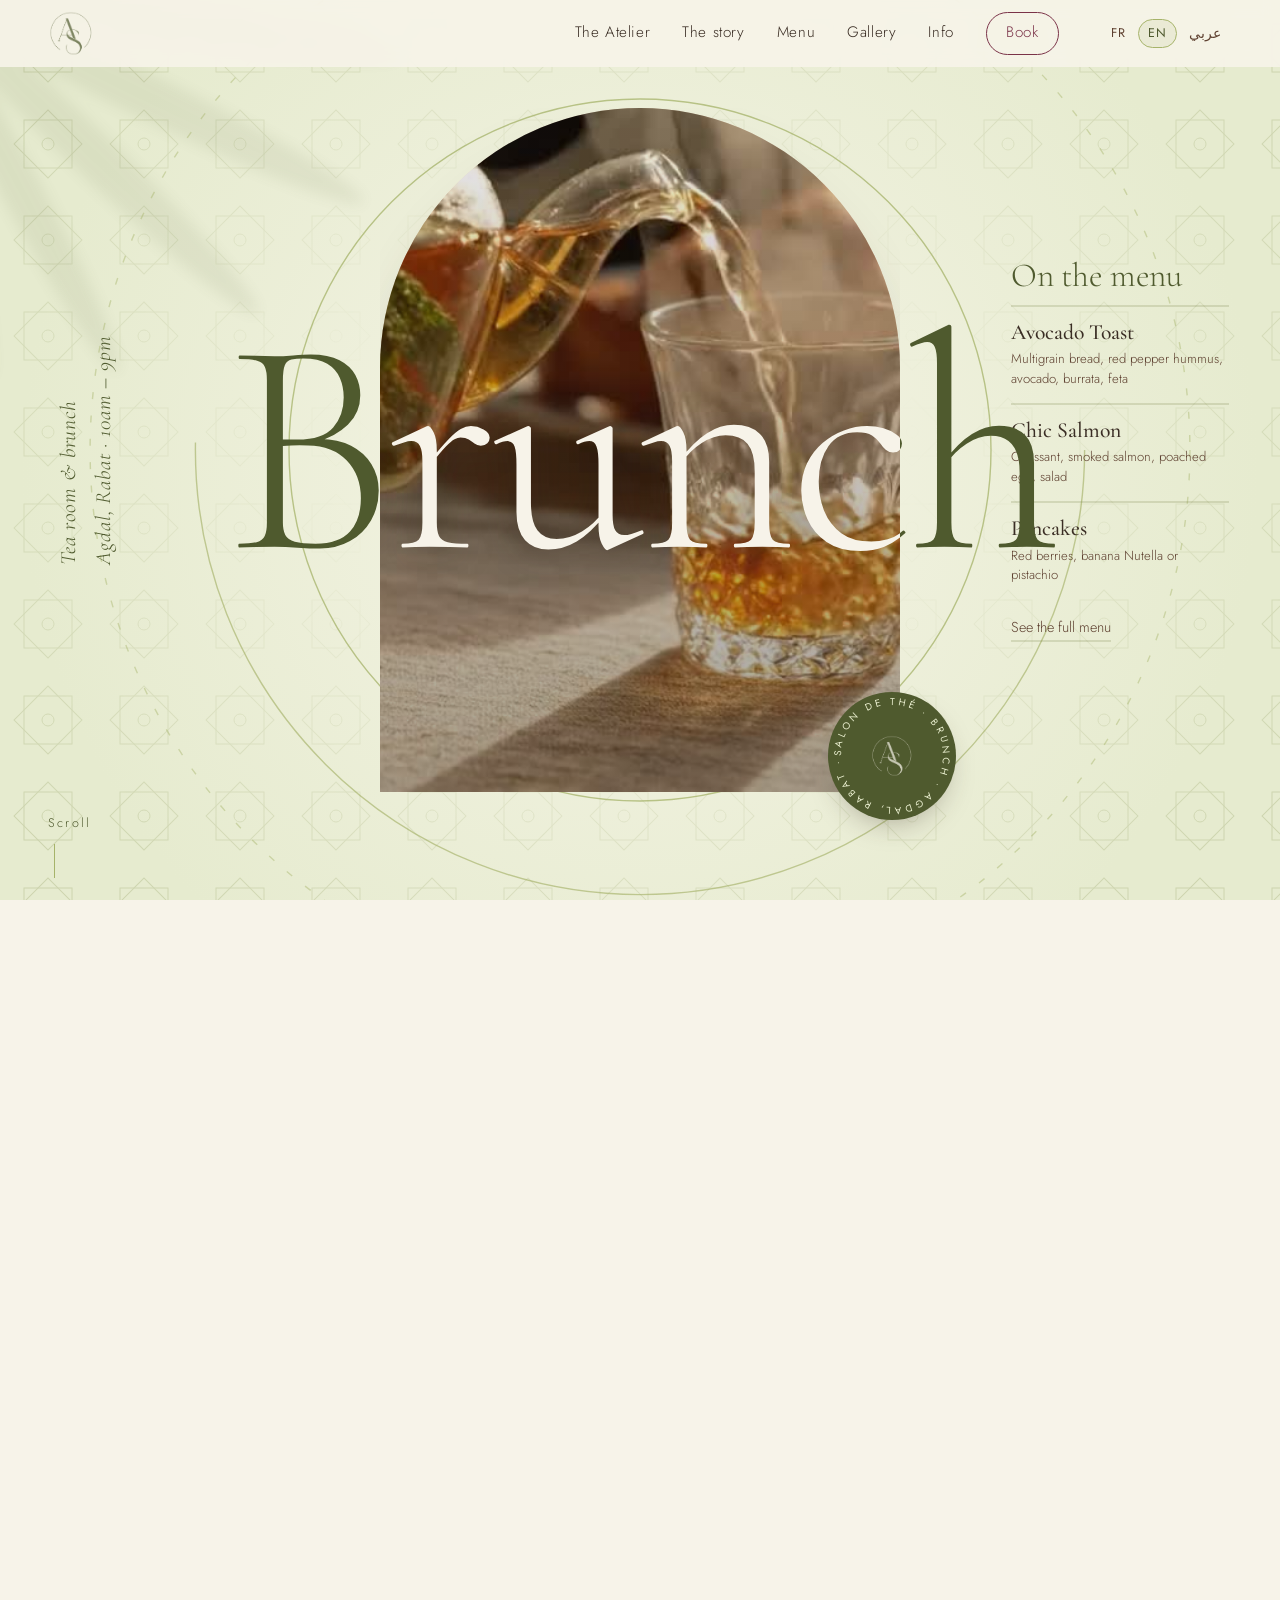
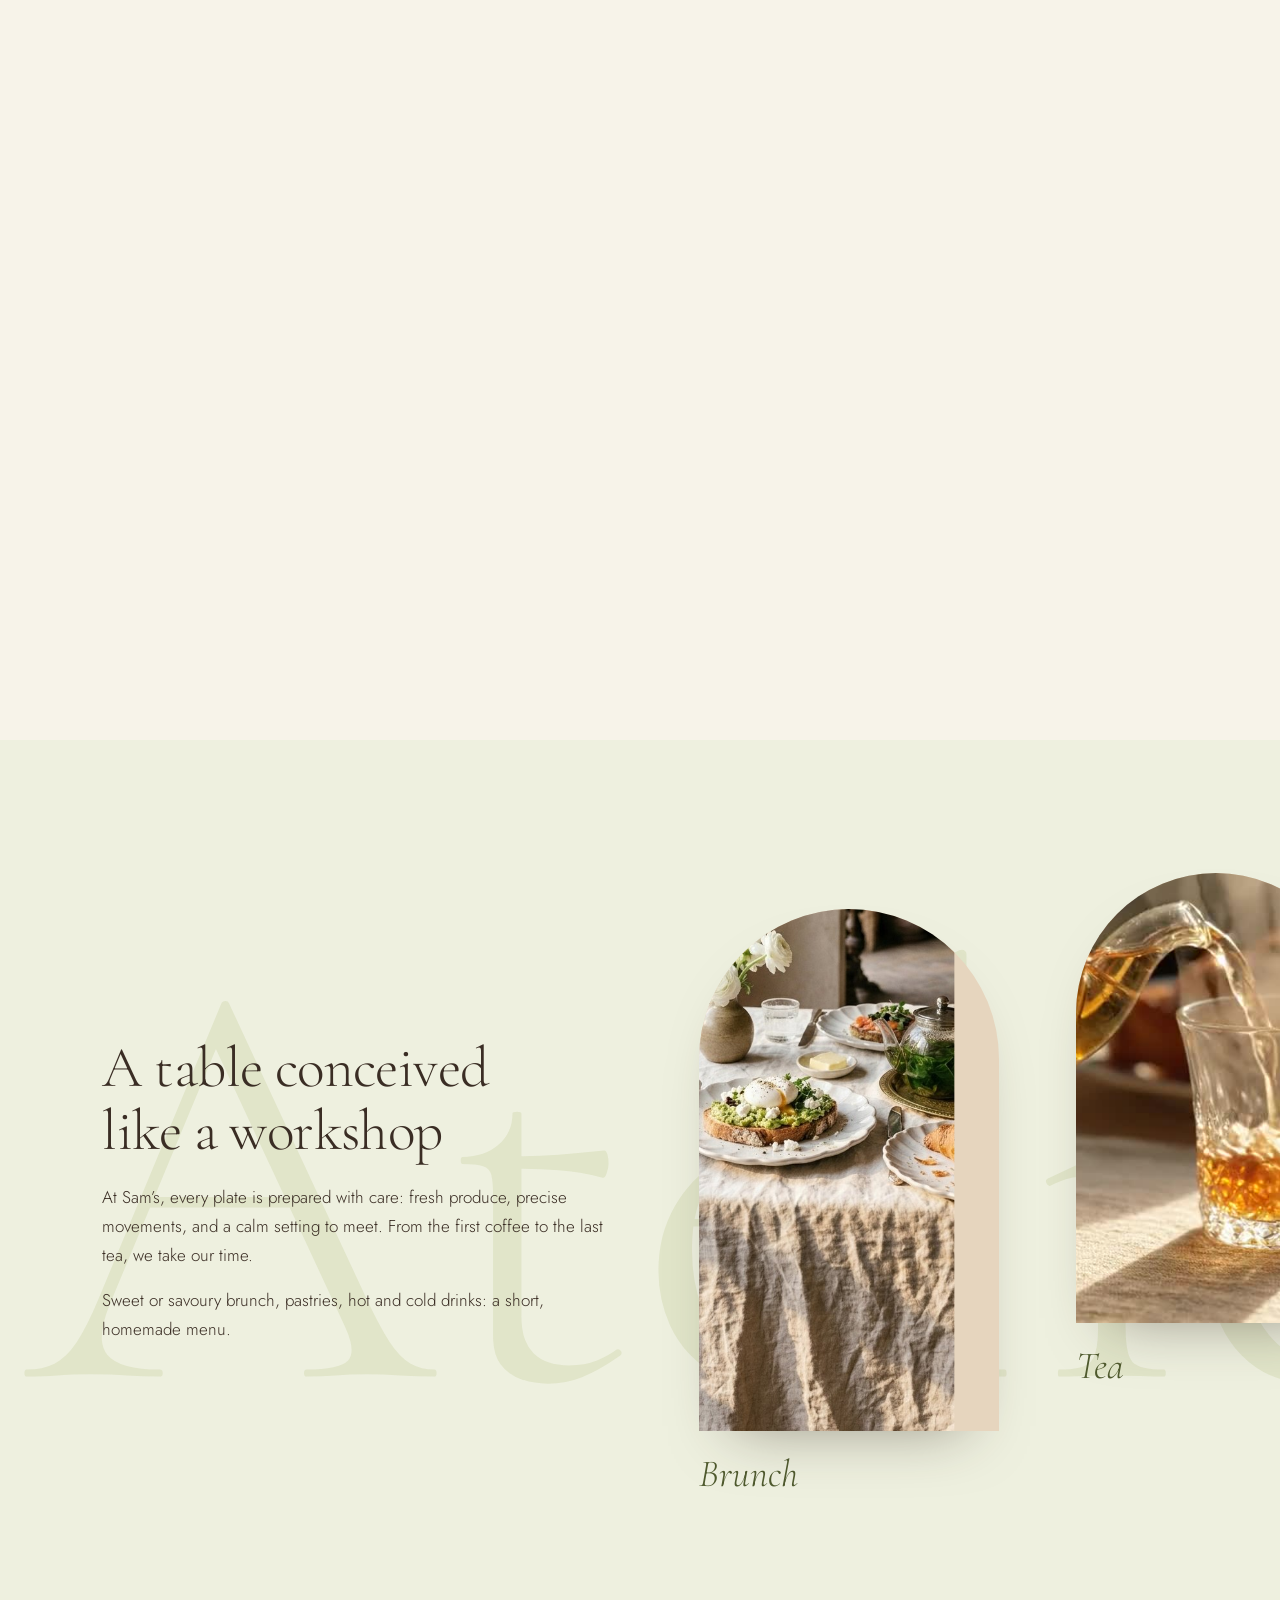
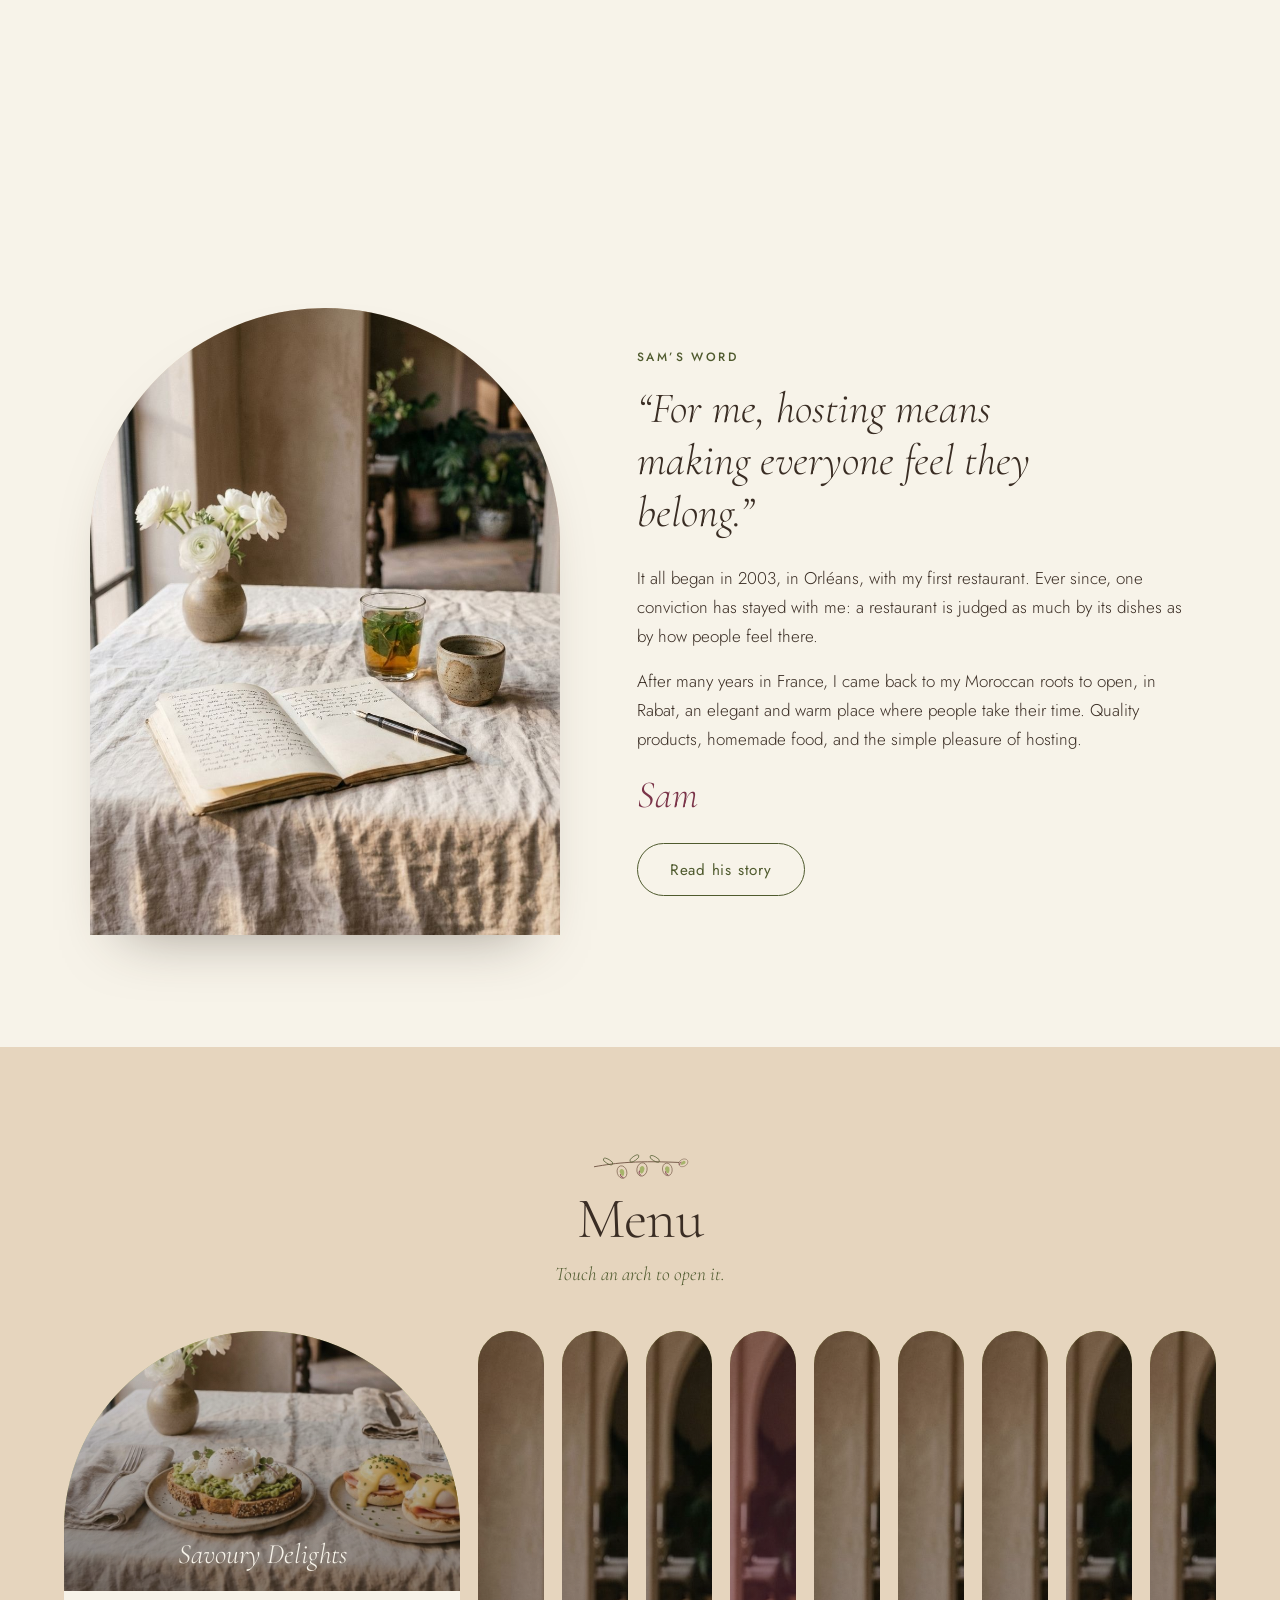
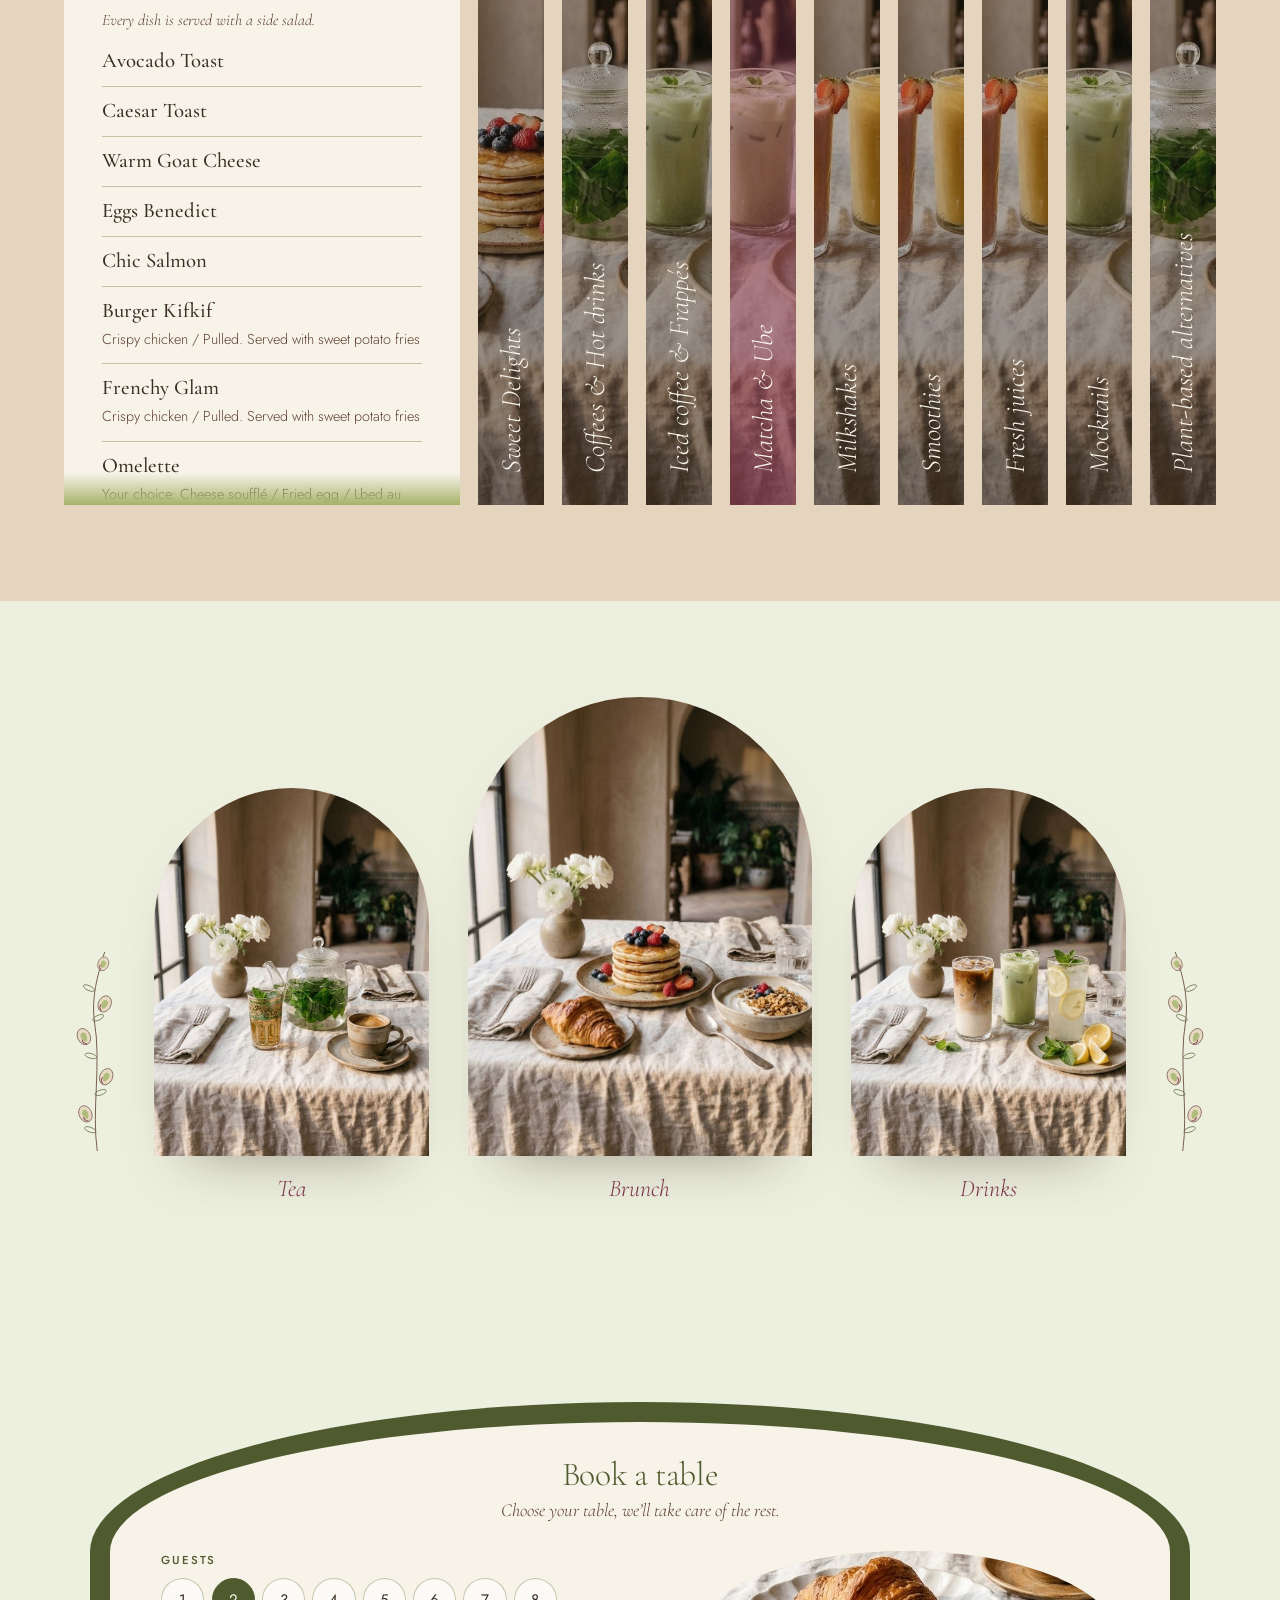
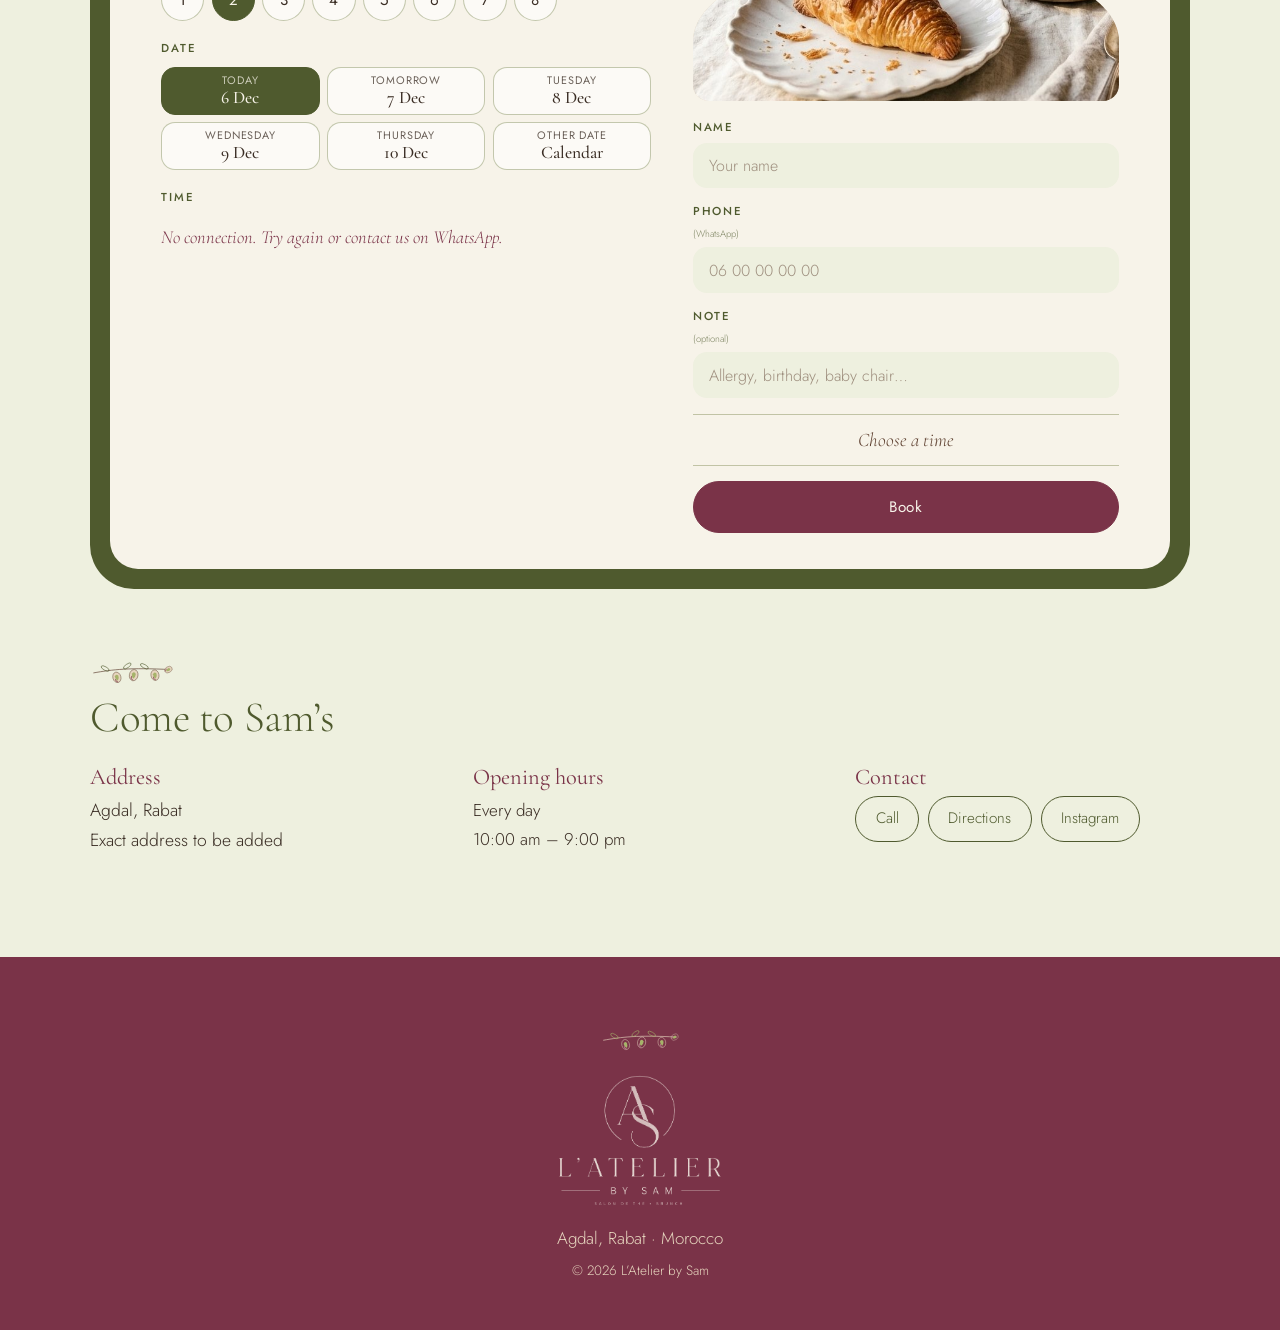
==== commit 27a4e630: "Add files via upload" ====
--- a/index.html
+++ b/index.html
@@ -11,6 +11,7 @@
 <link rel="preconnect" href="https://fonts.gstatic.com" crossorigin>
 <link href="https://fonts.googleapis.com/css2?family=Cormorant+Garamond:ital,wght@0,300;0,400;0,500;1,300;1,400&family=Jost:wght@300;400;500&display=swap" rel="stylesheet">
 <link rel="stylesheet" href="css/style.css">
+<script src="js/i18n.js"></script>
 </head>
 <body>
 
--- a/css/style.css
+++ b/css/style.css
@@ -365,3 +365,66 @@
 
 /* Menu: opmerking onder de categorietitel */
 .acc-note{font-family:var(--serif);font-style:italic;color:var(--taupe);font-size:1rem;margin:.6rem 0 .2rem;max-width:none}
+
+/* ===== Notre histoire: tijdlijn, handtekening, beweging ===== */
+.tl{background:var(--mist);padding:4.5rem 1.4rem 5rem;text-align:center}
+.tl .eyebrow{margin-inline:auto}
+.tl-list{list-style:none;max-width:980px;margin:2.2rem auto 0;display:grid;grid-template-columns:repeat(4,1fr);gap:1.2rem;position:relative}
+.tl-list::before{content:"";position:absolute;left:12.5%;right:12.5%;top:21px;border-top:1px dashed var(--pistache)}
+.tl-list li{position:relative;padding:0 .4rem}
+.tl-dot{display:grid;place-items:center;width:44px;height:44px;margin:0 auto 1rem;position:relative;z-index:1}
+.tl-dot:empty::after{content:"";width:12px;height:12px;border-radius:50%;background:var(--cream);border:2px solid var(--pistache)}
+.tl-dot .flag{width:44px;height:44px;filter:saturate(.9);box-shadow:0 6px 14px -6px rgba(58,45,36,.4);border-radius:50%}
+.tl-y{display:block;font-family:var(--serif);font-style:italic;font-weight:400;font-size:1.3rem;color:var(--plum)}
+.tl-list h3{font-size:1.7rem;margin:.1rem 0 .4rem}
+.tl-list p{margin:0 auto;max-width:22ch;font-size:.98rem;line-height:1.5;color:var(--taupe)}
+@media (max-width:800px){
+  .tl{text-align:left;padding:3.5rem 1.4rem 3.5rem}
+  .tl-list{grid-template-columns:1fr;gap:1.6rem;margin-left:.4rem}
+  .tl-list::before{left:21px;right:auto;top:20px;bottom:20px;border-top:0;border-left:1px dashed var(--pistache)}
+  .tl-list li{padding:0 0 0 4rem;text-align:left;min-height:44px}
+  .tl-dot{position:absolute;left:0;top:0;margin:0}
+  .tl-list p{margin:0;max-width:none}
+}
+.h-cont{padding-top:3.5rem}
+.h-cont h2:first-child{margin-top:0}
+.h-info{font-size:.8rem;letter-spacing:.16em;text-transform:uppercase;color:var(--taupe);margin:-1rem auto 1.8rem!important}
+/* handtekening: de lijn tekent "Sam", daarna vult hij zich */
+.sign-svg{width:190px;height:80px;display:block;margin:0 auto;overflow:visible}
+.sign-t{font-family:var(--serif);font-style:italic;font-weight:400;font-size:74px;fill:var(--plum);stroke:var(--plum);stroke-width:1.1;stroke-linejoin:round}
+.js .sign .sign-t{fill:transparent;stroke-dasharray:420;stroke-dashoffset:420}
+.js .sign.in .sign-t{animation:sign-draw 2.4s .2s ease forwards,sign-fill .8s 2s ease forwards}
+@keyframes sign-draw{to{stroke-dashoffset:0}}
+@keyframes sign-fill{to{fill:var(--plum)}}
+/* zacht verschijnen bij het scrollen (alleen als JS draait en je geen "minder beweging" hebt gekozen) */
+.js .rv{opacity:0;transform:translateY(18px);transition:opacity .9s ease var(--d,0s),transform .9s cubic-bezier(.2,.7,.2,1) var(--d,0s)}
+.js .rv.in{opacity:1;transform:none}
+.js .sam-photo.rv{transform:translateY(26px) scale(.97)}
+.js .sam-photo.rv.in{transform:none}
+
+/* Notre histoire: petites photos en boog naast de tekst */
+.h-fig{margin:2rem auto;width:min(72vw,300px);aspect-ratio:3/4;border-radius:999px 999px 0 0;overflow:hidden;box-shadow:0 30px 60px -35px rgba(58,45,36,.5);background:var(--sand)}
+.h-fig img{width:100%;height:100%;object-fit:cover}
+.h-body::after{content:"";display:block;clear:both}
+@media (min-width:1280px){
+  .h-fig{width:250px;margin:.3rem 0 1.5rem}
+  .h-fig-r{float:right;margin-right:-290px}
+  .h-fig-l{float:left;margin-left:-290px}
+}
+
+/* ===== Taalkeuze (FR / EN / عربي) ===== */
+.lang{display:flex;gap:.1rem;margin-inline-start:.6rem}
+.lang button{font:400 .78rem var(--sans);letter-spacing:.06em;background:none;border:1px solid transparent;border-radius:999px;padding:.22rem .6rem;color:var(--taupe);cursor:pointer;transition:color .2s,border-color .2s,background .2s}
+.lang button:hover{color:var(--olive)}
+.lang button[aria-pressed="true"]{border-color:var(--pistache);color:var(--olive);background:rgba(166,179,106,.14)}
+.lang button[lang="ar"]{font-family:"Tajawal",var(--sans);font-size:.9rem;letter-spacing:0}
+/* Arabisch: eigen lettertypes, geen schuine of gespatieerde letters (dat breekt het schrift) */
+html[lang="ar"]{--serif:"Amiri","Noto Naskh Arabic","Cormorant Garamond",Georgia,serif;--sans:"Tajawal","Noto Sans Arabic","Jost","Helvetica Neue",Arial,sans-serif}
+html[lang="ar"] *{font-style:normal!important;letter-spacing:0!important;text-transform:none!important}
+html[lang="ar"] body{line-height:1.9}
+html[lang="ar"] .h-body .drop::first-letter{float:none;font:inherit;color:inherit;padding:0}
+/* Arabisch: de horizontale fotoreeks blijft van links naar rechts lopen, de tekst erin gaat van rechts naar links */
+html[lang="ar"] .arcade .track{direction:ltr}
+html[lang="ar"] .arcade .pan{direction:rtl}
+html[lang="ar"] footer .small{direction:ltr}
+html[lang="ar"] .sign-svg,html[lang="ar"] .sign-t{direction:ltr}
